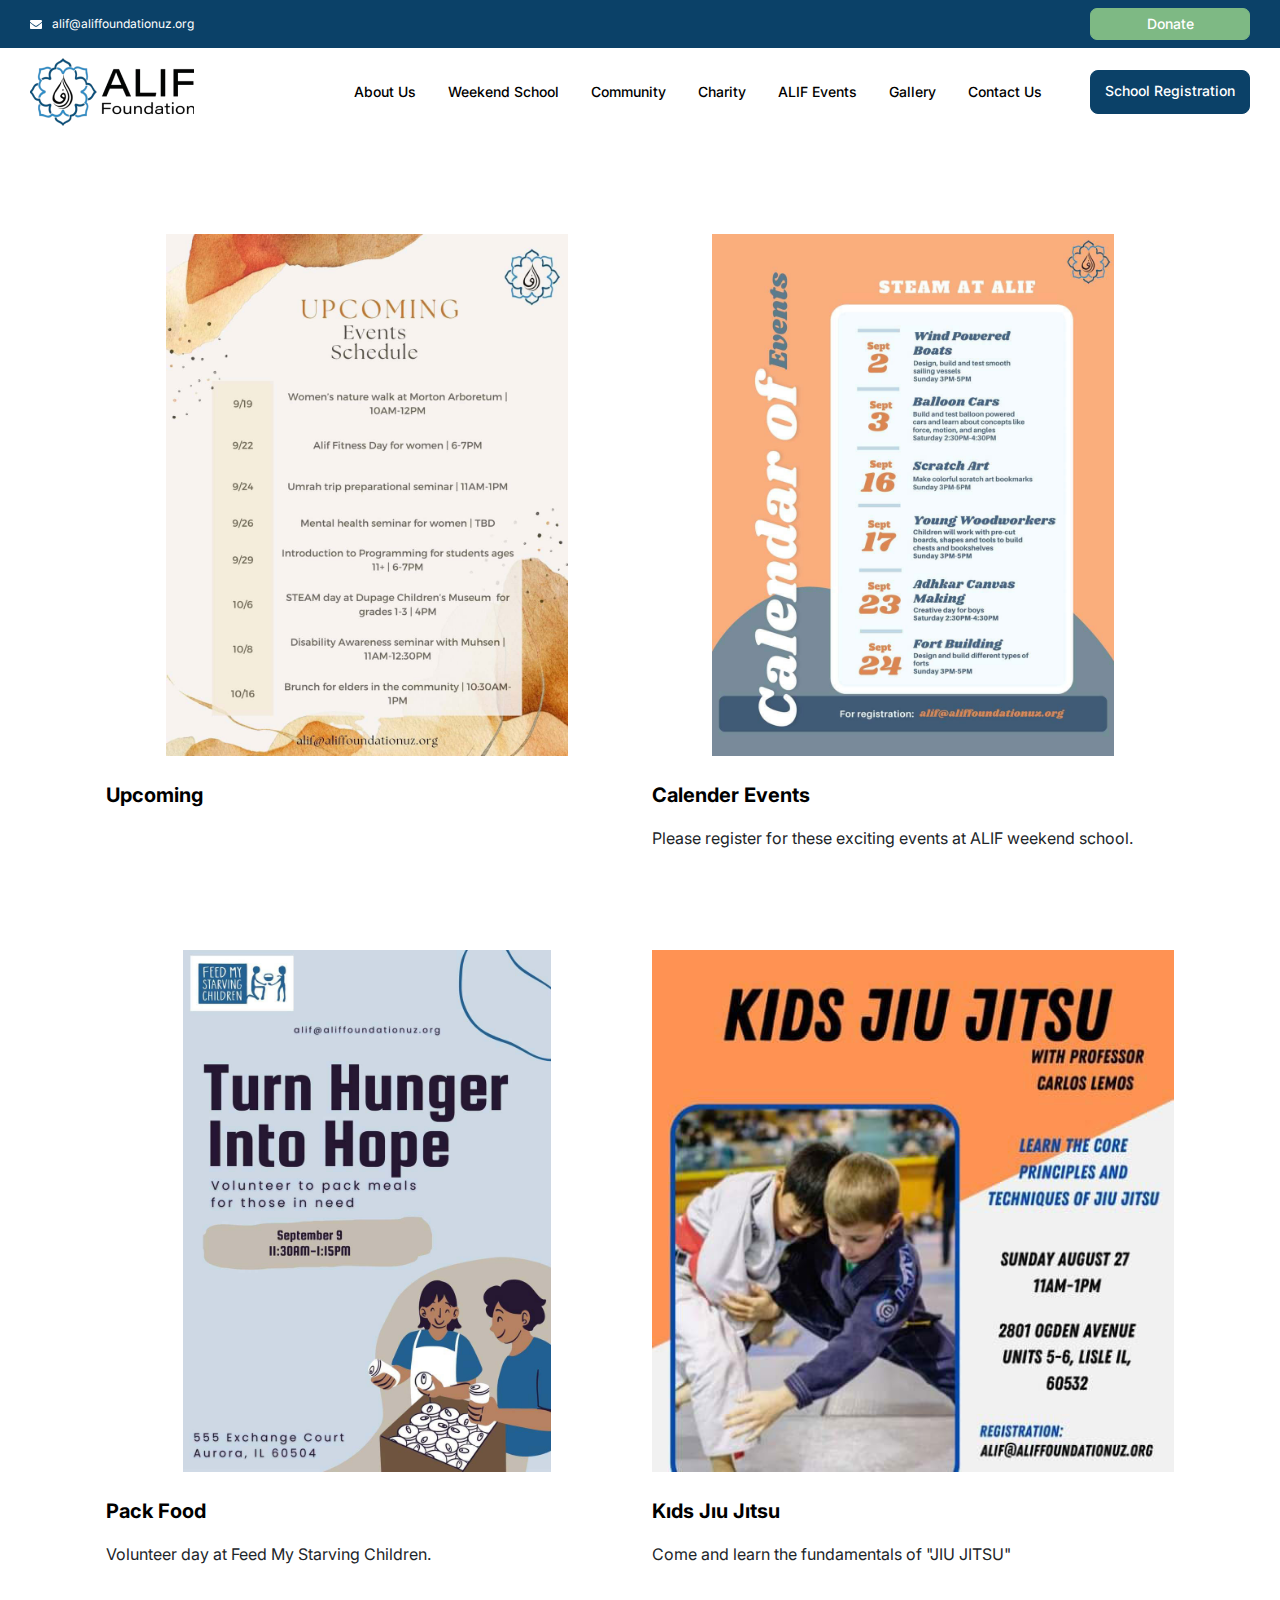
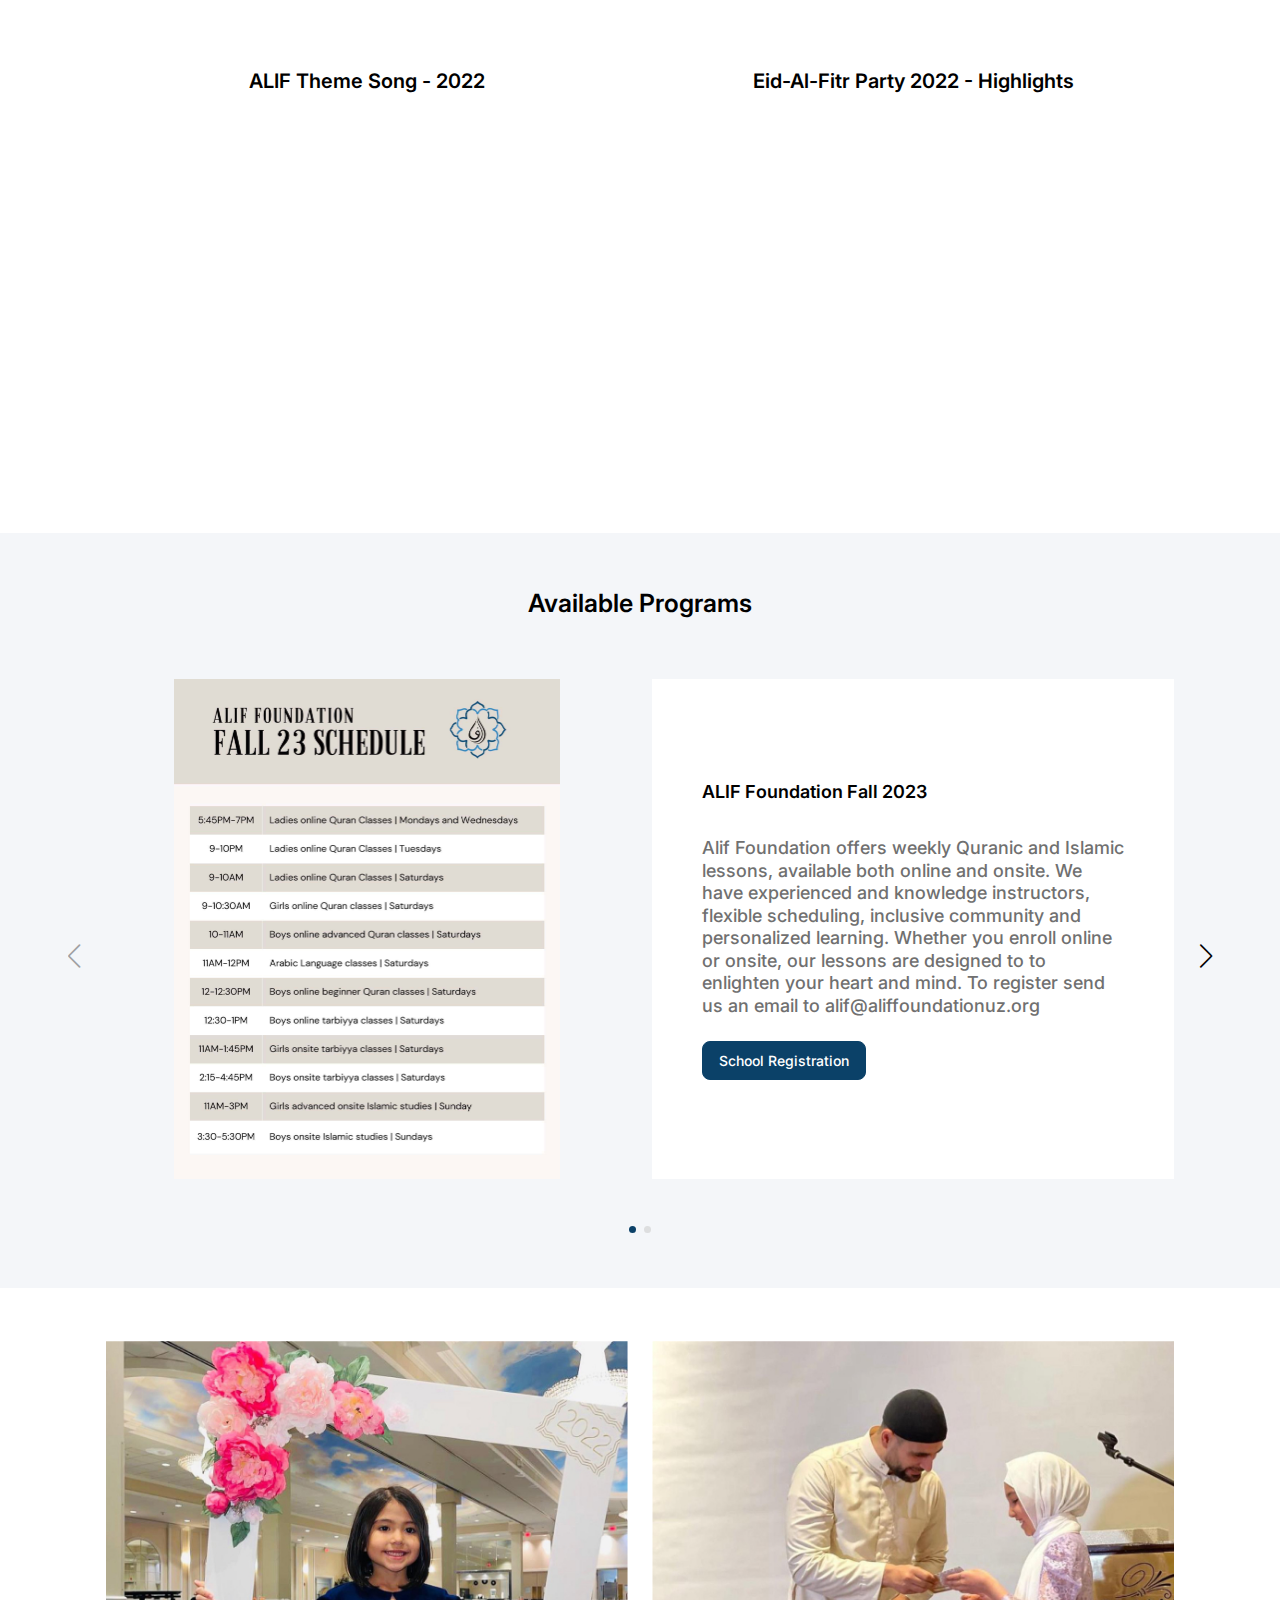
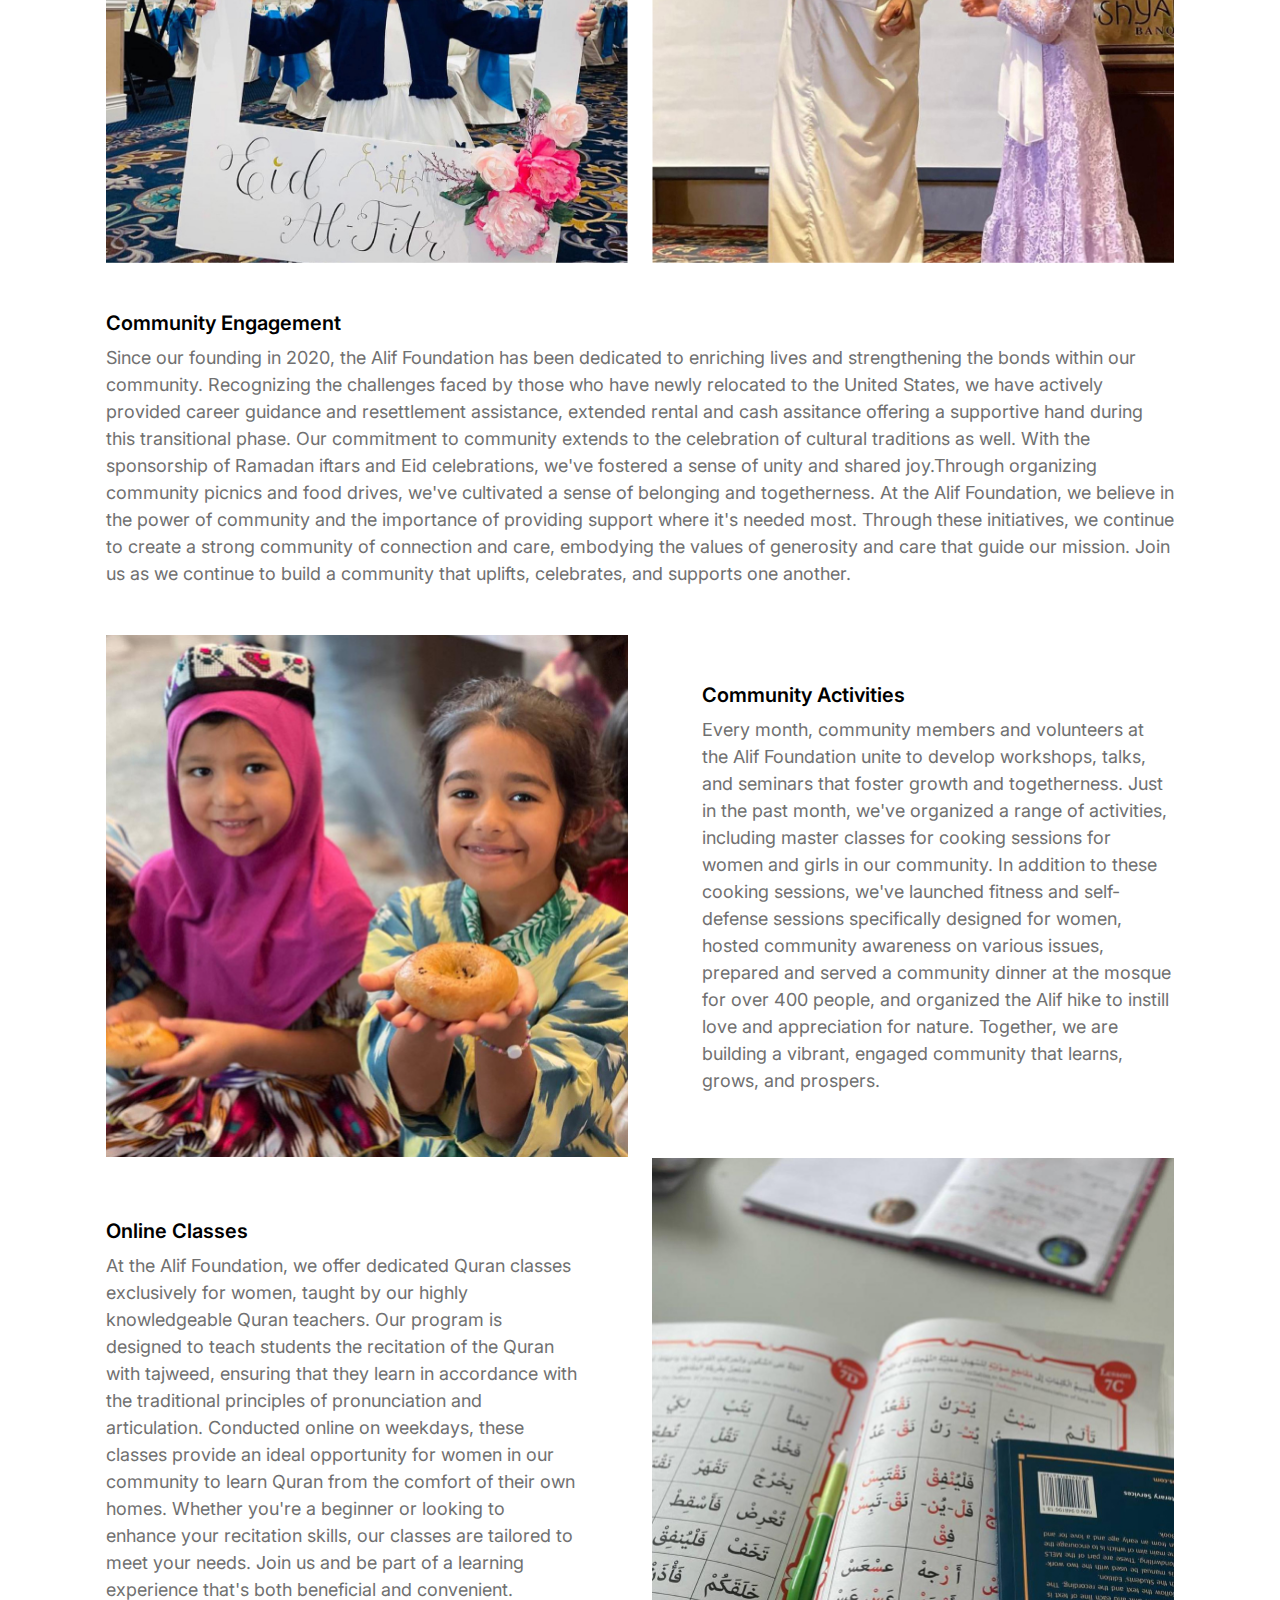
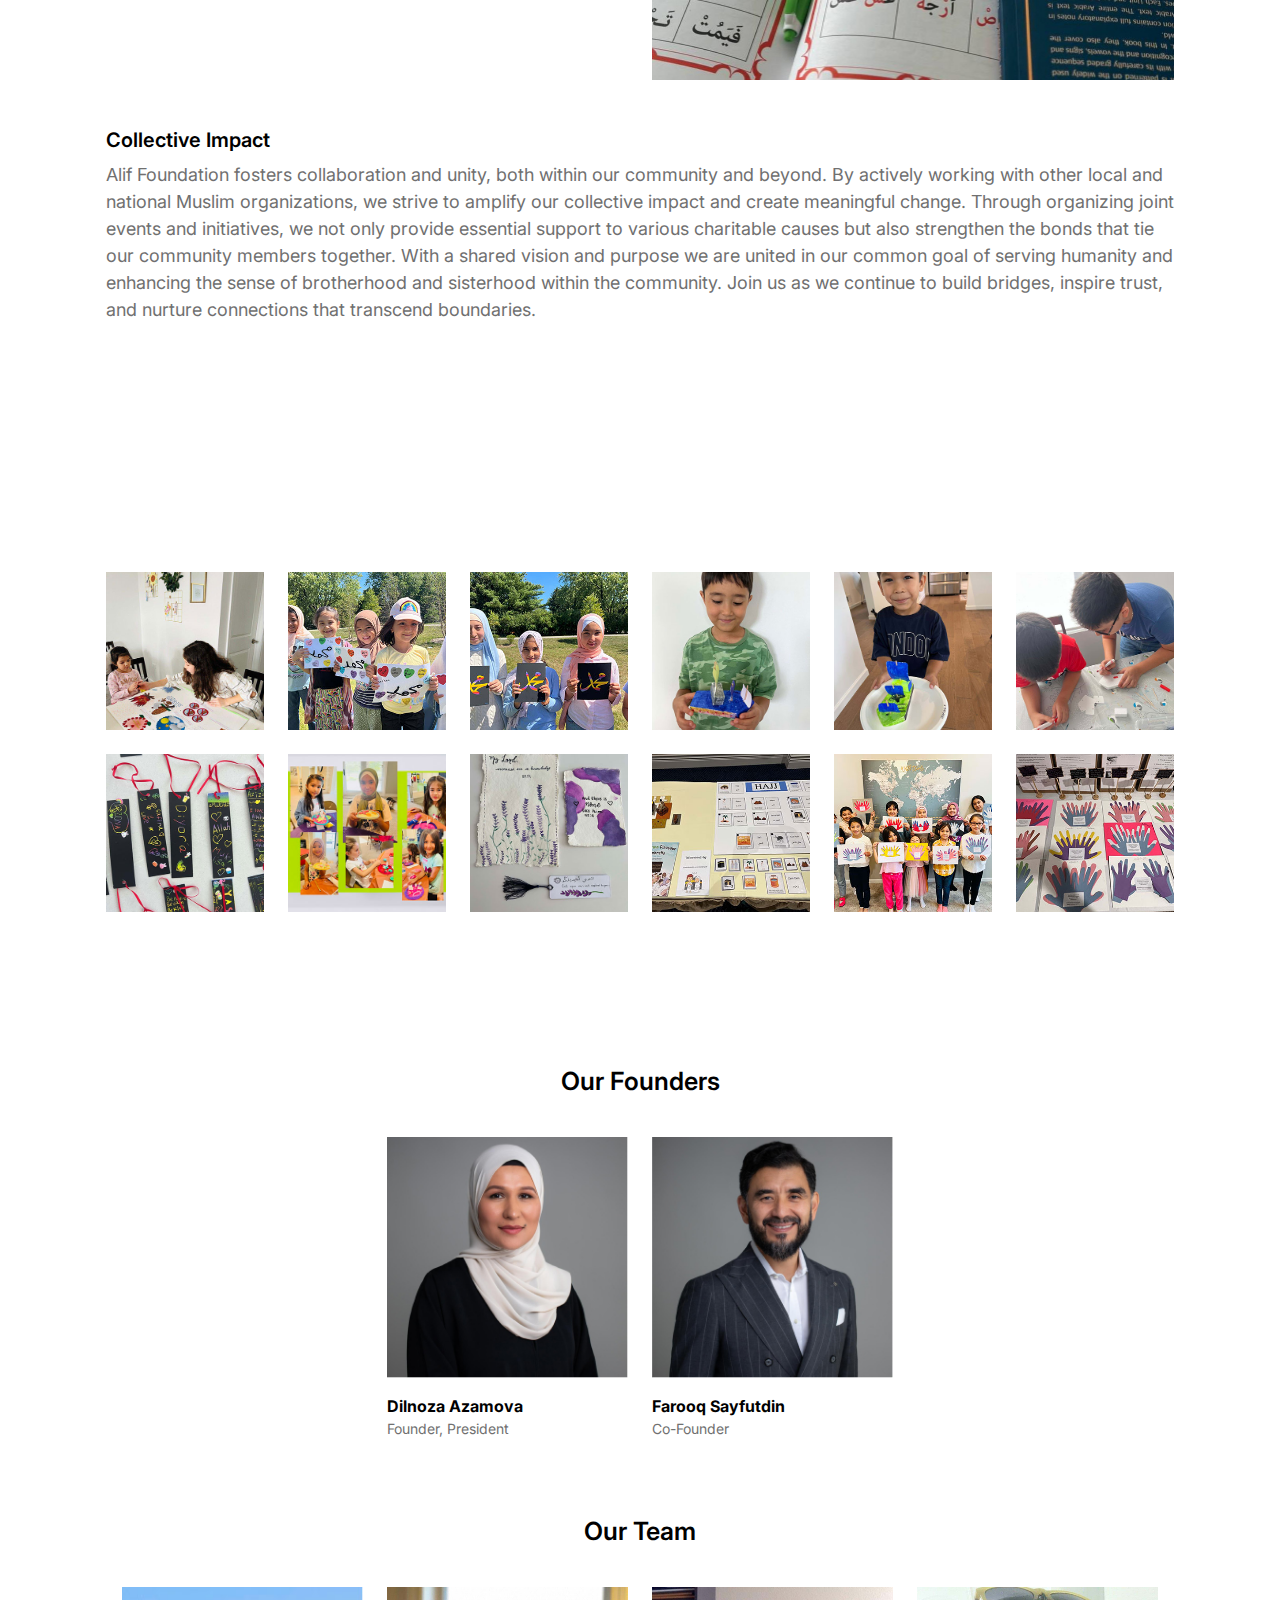
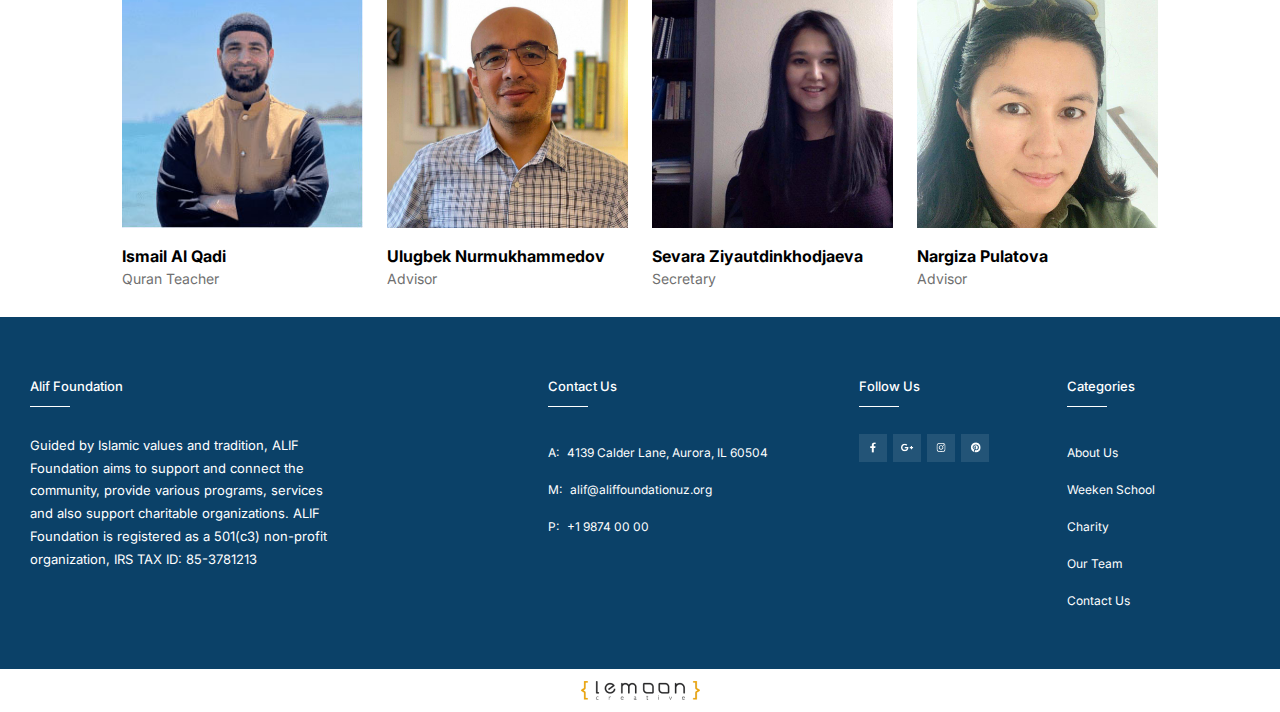
==== index.html @ bce391eb "alif foundation" ====
<!DOCTYPE html>
<html lang="en">
<head>
    <meta charset="UTF-8">
    <meta name="viewport" content="width=device-width, initial-scale=1.0">
    <link rel="icon" type="image/x-icon" href="assets/img/favicon.ico">
    <title>ALIF FOUNDATION</title>
    <link rel="stylesheet" href="assets/bootstrap/bootstrap.min.css">
    <link rel="stylesheet" href="https://cdn.jsdelivr.net/npm/swiper@10/swiper-bundle.min.css"/>
    <link rel="stylesheet" href="assets/scss/global.css">
</head>
<body>
    <div class="header">
        <div class="up">
            <div class="container">
                <div class="mail">
                    <a href="mailto:alif@aliffoundationuz.org">
                        <span>
                            <span>
                                <svg width="12" height="9" viewBox="0 0 12 9" fill="none" xmlns="http://www.w3.org/2000/svg">
                                    <path d="M11.7656 2.97656C11.8594 2.90625 12 2.97656 12 3.09375V7.875C12 8.50781 11.4844 9 10.875 9H1.125C0.492188 9 0 8.50781 0 7.875V3.09375C0 2.97656 0.117188 2.90625 0.210938 2.97656C0.75 3.39844 1.42969 3.91406 3.82031 5.64844C4.3125 6 5.15625 6.77344 6 6.77344C6.82031 6.77344 7.6875 6 8.15625 5.64844C10.5469 3.91406 11.2266 3.39844 11.7656 2.97656ZM6 6C5.4375 6.02344 4.66406 5.32031 4.26562 5.03906C1.14844 2.78906 0.914062 2.57812 0.210938 2.01562C0.0703125 1.92188 0 1.75781 0 1.57031V1.125C0 0.515625 0.492188 0 1.125 0H10.875C11.4844 0 12 0.515625 12 1.125V1.57031C12 1.75781 11.9062 1.92188 11.7656 2.01562C11.0625 2.57812 10.8281 2.78906 7.71094 5.03906C7.3125 5.32031 6.53906 6.02344 6 6Z" fill="currentColor"/>
                                </svg>
                            </span>
                            <span>
                                alif@aliffoundationuz.org
                            </span>
                        </span>
                    </a>
                </div>
                <div class="donate">
                    <a href="donate.html" class="btn">
                        <span>Donate</span>
                    </a>
                </div>
            </div>
        </div><!-- up -->
        <div class="low">
            <div class="container">
                <div class="logo">
                    <a href="index.html">
                        <img src="assets/img/logo.png" alt="">
                    </a>
                </div><!-- logo -->
                <nav class="menu">
                    <ul>
                        <li>
                            <a href="about.html">About Us</a>
                        </li>
                        <li>
                            <a href="weekend-school.html">Weekend School</a>
                            <div class="sub-menu">
                                <ul>
                                    <li>
                                        <a href="registration-form.html">Registration Form</a>
                                    </li>
                                </ul>
                            </div>
                        </li>
                        <li>
                            <a href="community.html">Community</a>
                        </li>
                        <li>
                            <a href="charity.html">Charity</a>
                        </li>
                        <li>
                            <a href="events.html">ALIF Events</a>
                        </li>
                        <li>
                            <a href="gallery.html">Gallery</a>
                        </li>
                        <li>
                            <a href="javascript:;">Contact Us</a>
                        </li>
                        <li class="special-btn">
                            <a href="registration-form.html">
                                <span>School Registration</span>
                            </a>
                        </li>
                    </ul>
                </nav><!-- menu -->
            </div>
        </div><!-- low -->
    </div><!-- header -->
    <div class="events-article">
        <div class="container-2">
            <div class="row pt-5">
                <div class="col col-12 col-sm-6">
                    <div class="item">
                        <a href="javascript:;" class="img">
                            <img src="assets/events/e1.jpg" alt="">
                        </a>
                        <h3>Upcoming</h3>
                    </div>
                </div>
                <div class="col col-12 col-sm-6">
                    <div class="item">
                        <a href="javascript:;" class="img">
                            <img src="assets/events/e2.jpg" alt="">
                        </a>
                        <h3>Calender Events</h3>
                        <p>Please register for these exciting events at ALIF weekend school.</p>
                    </div>
                </div>
                <div class="col col-12 col-sm-6">
                    <div class="item">
                        <a href="javascript:;" class="img">
                            <img src="assets/events/e3.jpg" alt="">
                        </a>
                        <h3>Pack Food</h3>
                        <p>Volunteer day at Feed My Starving Children.</p>
                    </div>
                </div>
                <div class="col col-12 col-sm-6">
                    <div class="item">
                        <a href="javascript:;" class="img">
                            <img src="assets/events/e4.jpg" alt="">
                        </a>
                        <h3>Kıds Jıu Jıtsu</h3>
                        <p>Come and learn the fundamentals of "JIU JITSU"</p>
                    </div>
                </div>
            </div>
            <div class="row">
                <div class="col col-12 col-md-6 mb-0">
                    <div class="item">
                        <h2>ALIF Theme Song - 2022</h2>
                        <div class="iframe">
                            <iframe src="https://www.youtube.com/embed/m1mpu_7CSrA?si=v2QKriG0WEAzH74R" title="YouTube video player" frameborder="0" allow="accelerometer; autoplay; clipboard-write; encrypted-media; gyroscope; picture-in-picture; web-share" allowfullscreen=""></iframe>
                        </div>
                    </div>
                </div>
                <div class="col col-12 col-md-6 mb-0">
                    <div class="item">
                        <h2>Eid-Al-Fitr Party 2022 - Highlights</h2>
                        <div class="iframe">
                            <iframe src="https://www.youtube.com/embed/G8O5KMTbcbc?si=Opjd_3vNEqRtTb8J" title="YouTube video player" frameborder="0" allow="accelerometer; autoplay; clipboard-write; encrypted-media; gyroscope; picture-in-picture; web-share" allowfullscreen=""></iframe>
                        </div>
                    </div>
                </div>
            </div>
        </div>
    </div><!-- events-article -->
    <div class="page-slider weekend-school-slider">
        <h2>Available Programs</h2>
        <div class="container-2">
            <div class="swiper weekend-school-swiper">
                <div class="swiper-wrapper">
                    <div class="swiper-slide">
                        <div class="row">
                            <div class="col col-12 col-md-6">
                                <div class="img">
                                    <img src="assets/img/weekend-school1.jpg" alt="">
                                </div>
                            </div>
                            <div class="col col-12 col-md-6">
                                <div class="text">
                                    <div>
                                        <h3>ALIF Foundation Fall 2023</h3>
                                        <p>Alif Foundation offers weekly Quranic and Islamic lessons, available both online and onsite. We have experienced and knowledge instructors, flexible scheduling, inclusive community and personalized learning.  Whether you enroll online or onsite, our lessons are designed to to enlighten your heart and mind. To register send us an email to alif@aliffoundationuz.org</p>
                                        <a href="javascript:;">School Registration</a>
                                    </div>
                                </div>
                            </div>
                        </div>
                    </div>
                    <div class="swiper-slide">
                        <div class="row flex-row-reverse">
                            <div class="col col-12 col-md-6">
                                <div class="img cover">
                                    <img src="assets/img/weekend-school2.jpg" alt="">
                                </div>
                            </div>
                            <div class="col col-12 col-md-6">
                                <div class="text">
                                    <div>
                                        <h3>Online Classes</h3>
                                        <p>At the ALIF Foundation, we offer dedicated Quran classes exclusively for women, taught by our highly knowledgeable Quran teachers. Our program is designed to teach students the recitation of the Quran with tajweed, ensuring that they learn in accordance with the traditional principles of pronunciation and articulation. Conducted online on weekdays, these classes provide an ideal opportunity for women in our community to learn Quran from the comfort of their own homes. Whether you're a beginner or looking to enhance your recitation skills, our classes are tailored to meet your needs. Join us and be part of a learning experience that's both beneficial and convenient.</p>
                                    </div>
                                </div>
                            </div>
                        </div>
                    </div>
                </div>
            </div><!-- swiper -->
            <div class="swiper-button-next"></div>
            <div class="swiper-button-prev"></div>
            <div class="swiper-pagination"></div>
        </div>
    </div><!-- page-slider -->
    <div class="container-2">
        <div class="community-article">
            <div class="row mb-5">
                <div class="col col-12 col-md-6">
                    <div class="img">
                        <img src="assets/img/community1.jpg" alt="">
                    </div>
                </div>
                <div class="col col-12 col-md-6">
                    <div class="img">
                        <img src="assets/img/community2.jpg" alt="">
                    </div>
                </div>
            </div>
            <h2>Community Engagement</h2>
            <p>Since our founding in 2020, the Alif Foundation has been dedicated to enriching lives and strengthening the bonds within our community. Recognizing the challenges faced by those who have newly relocated to the United States, we have actively provided career guidance and resettlement assistance, extended rental and cash assitance offering a supportive hand during this transitional phase. Our commitment to community extends to the celebration of cultural traditions as well. With the sponsorship of Ramadan iftars and Eid celebrations, we've fostered a sense of unity and shared joy.Through organizing community picnics and food drives, we've cultivated a sense of belonging and togetherness. At the Alif Foundation, we believe in the power of community and the importance of providing support where it's needed most. Through these initiatives, we continue to create  a strong community of connection and care, embodying the values of generosity and care that guide our mission. Join us as we continue to build a community that uplifts, celebrates, and supports one another.</p>
            <div class="row mt-5">
                <div class="col col-12 col-md-6">
                    <div class="img">
                        <img src="assets/img/community3.jpg" alt="">
                    </div>
                </div>
                <div class="col col-12 col-md-6">
                    <div class="d-flex align-items-center py-5 h-100">
                        <div>
                            <h2>Community Activities</h2>
                            <p>Every month, community members and volunteers at the Alif Foundation unite to develop workshops, talks, and seminars that foster growth and togetherness. Just in the past month, we've organized a range of activities, including master classes for cooking sessions for women and girls in our community. In addition to these cooking sessions, we've launched fitness and self-defense sessions specifically designed for women, hosted community awareness on various issues, prepared and served a community dinner at the mosque for over 400 people, and organized the Alif hike to instill love and appreciation for nature. Together, we are building a vibrant, engaged community that learns, grows, and prospers.</p>
                        </div>
                    </div>
                </div>
            </div>
            <div class="row flex-row-reverse mb-5">
                <div class="col col-12 col-md-6">
                    <div class="img">
                        <img src="assets/img/community4.jpg" alt="">
                    </div>
                </div>
                <div class="col col-12 col-md-6">
                    <div class="d-flex align-items-center py-5 h-100">
                        <div>
                            <h2>Online Classes</h2>
                            <p>At the Alif Foundation, we offer dedicated Quran classes exclusively for women, taught by our highly knowledgeable Quran teachers. Our program is designed to teach students the recitation of the Quran with tajweed, ensuring that they learn in accordance with the traditional principles of pronunciation and articulation. Conducted online on weekdays, these classes provide an ideal opportunity for women in our community to learn Quran from the comfort of their own homes. Whether you're a beginner or looking to enhance your recitation skills, our classes are tailored to meet your needs. Join us and be part of a learning experience that's both beneficial and convenient.</p>
                        </div>
                    </div>
                </div>
            </div>
            <h2>Collective Impact</h2>
            <p>Alif Foundation fosters collaboration and unity, both within our community and beyond. By actively working with other local and national Muslim organizations, we strive to amplify our collective impact and create meaningful change. Through organizing joint events and initiatives, we not only provide essential support to various charitable causes but also strengthen the bonds that tie our community members together. With a shared vision and purpose we are united in our common goal of serving humanity and enhancing the sense of brotherhood and sisterhood within the community. Join us as we continue to build bridges, inspire trust, and nurture connections that transcend boundaries.</p>
        </div><!-- community-article -->
        
        <div class="gallery">
            <div class="row">
                <div class="col col-12 col-sm-6 col-md-4 col-lg-3 col-xl-2">
                    <div class="item">
                        <a href="assets/gallery/g1.jpeg" data-fancybox>
                            <img src="assets/gallery/thumb/g1.jpg" />
                        </a>
                    </div>
                </div>
                <div class="col col-12 col-sm-6 col-md-4 col-lg-3 col-xl-2">
                    <div class="item">
                        <a href="assets/gallery/g2.jpg" data-fancybox>
                            <img src="assets/gallery/thumb/g2.jpg" />
                        </a>
                    </div>
                </div>
                <div class="col col-12 col-sm-6 col-md-4 col-lg-3 col-xl-2">
                    <div class="item">
                        <a href="assets/gallery/g3.jpg" data-fancybox>
                            <img src="assets/gallery/thumb/g3.jpg" />
                        </a>
                    </div>
                </div>
                <div class="col col-12 col-sm-6 col-md-4 col-lg-3 col-xl-2">
                    <div class="item">
                        <a href="assets/gallery/g4.jpg" data-fancybox>
                            <img src="assets/gallery/thumb/g4.jpg" />
                        </a>
                    </div>
                </div>
                <div class="col col-12 col-sm-6 col-md-4 col-lg-3 col-xl-2">
                    <div class="item">
                        <a href="assets/gallery/g5.jpg" data-fancybox>
                            <img src="assets/gallery/thumb/g5.jpg" />
                        </a>
                    </div>
                </div>
                <div class="col col-12 col-sm-6 col-md-4 col-lg-3 col-xl-2">
                    <div class="item">
                        <a href="assets/gallery/g6.jpg" data-fancybox>
                            <img src="assets/gallery/thumb/g6.jpg" />
                        </a>
                    </div>
                </div>
                <div class="col col-12 col-sm-6 col-md-4 col-lg-3 col-xl-2">
                    <div class="item">
                        <a href="assets/gallery/g7.jpg" data-fancybox>
                            <img src="assets/gallery/thumb/g7.jpg" />
                        </a>
                    </div>
                </div>
                <div class="col col-12 col-sm-6 col-md-4 col-lg-3 col-xl-2">
                    <div class="item">
                        <a href="assets/gallery/g8.jpeg" data-fancybox>
                            <img src="assets/gallery/thumb/g8.jpg" />
                        </a>
                    </div>
                </div>
                <div class="col col-12 col-sm-6 col-md-4 col-lg-3 col-xl-2">
                    <div class="item">
                        <a href="assets/gallery/g9.jpg" data-fancybox>
                            <img src="assets/gallery/thumb/g9.jpg" />
                        </a>
                    </div>
                </div>
                <div class="col col-12 col-sm-6 col-md-4 col-lg-3 col-xl-2">
                    <div class="item">
                        <a href="assets/gallery/g10.jpg" data-fancybox>
                            <img src="assets/gallery/thumb/g10.jpg" />
                        </a>
                    </div>
                </div>
                <div class="col col-12 col-sm-6 col-md-4 col-lg-3 col-xl-2">
                    <div class="item">
                        <a href="assets/gallery/g11.jpg" data-fancybox>
                            <img src="assets/gallery/thumb/g11.jpg" />
                        </a>
                    </div>
                </div>
                <div class="col col-12 col-sm-6 col-md-4 col-lg-3 col-xl-2">
                    <div class="item">
                        <a href="assets/gallery/g12.jpg" data-fancybox>
                            <img src="assets/gallery/thumb/g12.jpg" />
                        </a>
                    </div>
                </div>
            </div>
        </div><!-- gallery -->
        
        <div class="our-team" >
            <h3>Our Founders</h3>
            <div class="container-2">
                <div class="row justify-content-center mb-5">
                    <div class="col col-12 col-sm-6 col-md-4 col-lg-3">
                        <div class="item">
                            <div class="img">
                                <img src="assets/img/dilnoza-azamova.jpg" alt="">
                            </div>
                            <div class="text">
                                <div class="name">Dilnoza Azamova</div>
                                <div class="title">Founder, President</div>
                            </div>
                        </div><!-- item -->
                    </div>
                    <div class="col col-12 col-sm-6 col-md-4 col-lg-3">
                        <div class="item">
                            <div class="img">
                                <img src="assets/img/farooq-sayfutdin.jpg" alt="">
                            </div>
                            <div class="text">
                                <div class="name">Farooq Sayfutdin</div>
                                <div class="title">Co-Founder</div>
                            </div>
                        </div><!-- item -->
                    </div>
                </div>
                <h3>Our Team</h3>
                <div class="row">
                    <div class="col col-12 col-sm-6 col-md-4 col-lg-3">
                        <div class="item">
                            <div class="img">
                                <img src="assets/img/ismail-al-qadi.jpg" alt="">
                            </div>
                            <div class="text">
                                <div class="name">Ismail Al Qadi</div>
                                <div class="title">Quran Teacher</div>
                            </div>
                        </div><!-- item -->
                    </div>
                    <div class="col col-12 col-sm-6 col-md-4 col-lg-3">
                        <div class="item">
                            <div class="img">
                                <img src="assets/img/ulugbek-nurmukhammedov.jpg" alt="">
                            </div>
                            <div class="text">
                                <div class="name">Ulugbek Nurmukhammedov</div>
                                <div class="title">Advisor</div>
                            </div>
                        </div><!-- item -->
                    </div>
                    <div class="col col-12 col-sm-6 col-md-4 col-lg-3">
                        <div class="item">
                            <div class="img">
                                <img src="assets/img/Sevara-ziyautdinkhodjaeva.jpg" alt="">
                            </div>
                            <div class="text">
                                <div class="name">Sevara Ziyautdinkhodjaeva</div>
                                <div class="title">Secretary</div>
                            </div>
                        </div><!-- item -->
                    </div>
                    <div class="col col-12 col-sm-6 col-md-4 col-lg-3">
                        <div class="item">
                            <div class="img">
                                <img src="assets/img/nargiza-pulatova.jpg" alt="">
                            </div>
                            <div class="text">
                                <div class="name">Nargiza Pulatova</div>
                                <div class="title">Advisor</div>
                            </div>
                        </div><!-- item -->
                    </div>
                </div>
            </div>
        </div><!-- our-team -->
    </div>
    <div class="footer">
        <div class="up">
            <div class="container">
                <div class="row">
                    <div class="col col-12 col-md-5">
                        <h6>Alif Foundation</h6>
                        <p>Guided by Islamic values and tradition, ALIF Foundation aims to support and connect the community, provide various programs, services and also support charitable organizations. ALIF Foundation is registered as a 501(c3) non-profit organization, IRS TAX ID: 85-3781213</p>
                    </div>
                    <div class="col col-12 col-md-3">
                        <h6>Contact Us</h6>
                        <ul class="footer-info">
                            <li>
                                <a href="javascript:;">
                                    <span>A:</span>
                                    <span>4139 Calder Lane, Aurora, IL 60504</span>
                                </a>
                            </li>
                            <li>
                                <a href="javascript:;">
                                    <span>M:</span>
                                    <span>alif@aliffoundationuz.org</span>
                                </a>
                            </li>
                            <li>
                                <a href="javascript:;">
                                    <span>P:</span>
                                    <span>+1 9874 00 00</span>
                                </a>
                            </li>
                        </ul>
                    </div>
                    <div class="col col-12 col-md-2">
                        <h6>Follow Us</h6>
                        <ul class="footer-social">
                            <li>
                                <a href="javascript:;">
                                    <span>
                                        <svg width="6" height="9" viewBox="0 0 6 9" fill="none" xmlns="http://www.w3.org/2000/svg">
                                            <path d="M4.97119 5.01587H3.68945V8.84399H1.98047V5.01587H0.579102V3.4436H1.98047V2.23022C1.98047 0.863037 2.80078 0.0939941 4.04834 0.0939941C4.64648 0.0939941 5.27881 0.213623 5.27881 0.213623V1.56372H4.57812C3.89453 1.56372 3.68945 1.97388 3.68945 2.41821V3.4436H5.21045L4.97119 5.01587Z" fill="currentColor"/>
                                        </svg><!-- facebook -->
                                    </span>
                                </a><!-- facebook -->
                            </li>
                            <li>
                                <a href="javascript:;">
                                    <span>
                                        <svg width="12" height="7" viewBox="0 0 12 7" fill="none" xmlns="http://www.w3.org/2000/svg">
                                            <path d="M7.17487 3.00757C7.19196 3.17847 7.22614 3.33228 7.22614 3.55444C7.22614 5.43433 5.96149 6.75024 4.06451 6.75024C2.25299 6.75024 0.783264 5.29761 0.783264 3.46899C0.783264 1.65747 2.25299 0.187744 4.06451 0.187744C4.95319 0.187744 5.68805 0.512451 6.2691 1.05933L5.38043 1.91382C5.14117 1.67456 4.71393 1.40112 4.06451 1.40112C2.95367 1.40112 2.03082 2.32397 2.03082 3.46899C2.03082 4.6311 2.95367 5.55396 4.06451 5.55396C5.36334 5.55396 5.85895 4.61401 5.92731 4.1355H4.06451V3.00757H7.17487ZM10.3365 3.11011H11.2935V4.06714H10.3365V5.02417H9.37946V4.06714H8.42242V3.11011H9.37946V2.17017H10.3365V3.11011Z" fill="currentColor"/>
                                        </svg><!-- gplus -->
                                    </span>
                                </a><!-- gplus -->
                            </li>
                            <li>
                                <a href="javascript:;">
                                    <span>
                                        <svg width="8" height="9" viewBox="0 0 8 9" fill="none" xmlns="http://www.w3.org/2000/svg">
                                            <path d="M4.06271 2.50366C5.13937 2.50366 6.02805 3.39233 6.02805 4.46899C6.02805 5.56274 5.13937 6.43433 4.06271 6.43433C2.96896 6.43433 2.09738 5.56274 2.09738 4.46899C2.09738 3.39233 2.96896 2.50366 4.06271 2.50366ZM4.06271 5.75073C4.7634 5.75073 5.32736 5.18677 5.32736 4.46899C5.32736 3.76831 4.7634 3.20435 4.06271 3.20435C3.34494 3.20435 2.78098 3.76831 2.78098 4.46899C2.78098 5.18677 3.36203 5.75073 4.06271 5.75073ZM6.55783 2.4353C6.55783 2.69165 6.35275 2.89673 6.09641 2.89673C5.84006 2.89673 5.63498 2.69165 5.63498 2.4353C5.63498 2.17896 5.84006 1.97388 6.09641 1.97388C6.35275 1.97388 6.55783 2.17896 6.55783 2.4353ZM7.85666 2.89673C7.89084 3.52905 7.89084 5.42603 7.85666 6.05835C7.82248 6.67358 7.68576 7.20337 7.24142 7.66479C6.79709 8.10913 6.25021 8.24585 5.63498 8.28003C5.00266 8.31421 3.10568 8.31421 2.47336 8.28003C1.85812 8.24585 1.32834 8.10913 0.866913 7.66479C0.422577 7.20337 0.285858 6.67358 0.251678 6.05835C0.217499 5.42603 0.217499 3.52905 0.251678 2.89673C0.285858 2.28149 0.422577 1.73462 0.866913 1.29028C1.32834 0.845947 1.85812 0.709229 2.47336 0.675049C3.10568 0.640869 5.00266 0.640869 5.63498 0.675049C6.25021 0.709229 6.79709 0.845947 7.24142 1.29028C7.68576 1.73462 7.82248 2.28149 7.85666 2.89673ZM7.03635 6.72485C7.24142 6.22925 7.19016 5.03296 7.19016 4.46899C7.19016 3.92212 7.24142 2.72583 7.03635 2.21313C6.89963 1.88843 6.64328 1.61499 6.31857 1.49536C5.80588 1.29028 4.60959 1.34155 4.06271 1.34155C3.49875 1.34155 2.30246 1.29028 1.80685 1.49536C1.46506 1.63208 1.20871 1.88843 1.07199 2.21313C0.866913 2.72583 0.918182 3.92212 0.918182 4.46899C0.918182 5.03296 0.866913 6.22925 1.07199 6.72485C1.20871 7.06665 1.46506 7.323 1.80685 7.45972C2.30246 7.66479 3.49875 7.61353 4.06271 7.61353C4.60959 7.61353 5.80588 7.66479 6.31857 7.45972C6.64328 7.323 6.91672 7.06665 7.03635 6.72485Z" fill="currentColor"/>
                                        </svg><!-- instagram -->
                                    </span>
                                </a><!-- instagram -->
                            </li>
                            <li>
                                <a href="javascript:;">
                                    <span>
                                        <svg width="9" height="9" viewBox="0 0 9 9" fill="none" xmlns="http://www.w3.org/2000/svg">
                                            <path d="M9 4.46875C9 6.81006 7.10303 8.70703 4.76172 8.70703C4.31738 8.70703 3.89014 8.65576 3.49707 8.51904C3.66797 8.24561 3.92432 7.78418 4.02686 7.4082C4.07812 7.22021 4.2832 6.3999 4.2832 6.3999C4.41992 6.67334 4.83008 6.89551 5.25732 6.89551C6.53906 6.89551 7.46191 5.71631 7.46191 4.26367C7.46191 2.8623 6.31689 1.80273 4.84717 1.80273C3.01855 1.80273 2.04443 3.0332 2.04443 4.36621C2.04443 4.99854 2.36914 5.76758 2.89893 6.02393C2.98438 6.05811 3.03564 6.04102 3.05273 5.95557C3.05273 5.9043 3.13818 5.61377 3.17236 5.47705C3.17236 5.44287 3.17236 5.3916 3.13818 5.35742C2.96729 5.15234 2.83057 4.75928 2.83057 4.3833C2.83057 3.46045 3.53125 2.55469 4.74463 2.55469C5.77002 2.55469 6.50488 3.25537 6.50488 4.28076C6.50488 5.42578 5.92383 6.21191 5.17188 6.21191C4.76172 6.21191 4.4541 5.87012 4.53955 5.45996C4.65918 4.94727 4.89844 4.40039 4.89844 4.0415C4.89844 3.7168 4.72754 3.44336 4.36865 3.44336C3.94141 3.44336 3.59961 3.8877 3.59961 4.46875C3.59961 4.84473 3.71924 5.10107 3.71924 5.10107C3.71924 5.10107 3.30908 6.87842 3.22363 7.20312C3.13818 7.5791 3.17236 8.0918 3.20654 8.4165C1.63428 7.80127 0.523438 6.28027 0.523438 4.46875C0.523438 2.12744 2.42041 0.230469 4.76172 0.230469C7.10303 0.230469 9 2.12744 9 4.46875Z" fill="currentColor"/>
                                        </svg><!-- pinterest -->
                                    </span>
                                </a><!-- pinterest -->
                            </li>
                        </ul>
                    </div>
                    <div class="col col-12 col-md-2">
                        <h6>Categories</h6>
                        <ul class="footer-categories">
                            <li>
                                <a href="javascript:;">About Us</a>
                            </li>
                            <li>
                                <a href="javascript:;">Weeken School</a>
                            </li>
                            <li>
                                <a href="javascript:;">Charity</a>
                            </li>
                            <li>
                                <a href="javascript:;">Our Team</a>
                            </li>
                            <li>
                                <a href="javascript:;">Contact Us</a>
                            </li>
                        </ul>
                    </div>
                </div>
            </div>
        </div><!-- up -->
        <div class="low">
            <div class="container">
                <div class="signature">
                    <a href="javascript:;">
                        <img src="assets/img/lemon-creative.png" alt="">
                    </a>
                </div>
            </div>
        </div><!-- low -->
    </div><!-- footer -->
    <script src="assets/bootstrap/bootstrap.bundle.min.js"></script>
    <script src="https://cdn.jsdelivr.net/npm/swiper@10/swiper-bundle.min.js"></script>
    <script>
        var swiper = new Swiper(".weekend-school-swiper", {
            navigation: {
                nextEl: ".weekend-school-slider .swiper-button-next",
                prevEl: ".weekend-school-slider .swiper-button-prev",
            },
            pagination: {
                el: ".weekend-school-slider .swiper-pagination",
            },
        });
        const nav = document.querySelector('.header .low');
        const navTop = nav.offsetTop;

        function stickyNavigation() {
        if (window.scrollY >= navTop) {
            // nav offsetHeight = height of nav
            document.body.style.paddingTop = nav.offsetHeight + 'px';
            document.body.classList.add('fixed-nav');
        } else {
            document.body.style.paddingTop = 0;
            document.body.classList.remove('fixed-nav');
        }
        }

        window.addEventListener('scroll', stickyNavigation);
    </script>
</body>
</html>
---- assets/scss/global.css ----
@import"https://fonts.googleapis.com/css2?family=Inter:wght@400;500;600;700&display=swap";@import"https://fonts.googleapis.com/css2?family=Material+Symbols+Outlined:opsz,wght,FILL,GRAD@20..48,100..700,0..1,-50..200";*{-webkit-box-sizing:border-box;box-sizing:border-box;-webkit-tap-highlight-color:rgba(0,0,0,0)}*,html,body,div,input,textarea,select,span,a,button,table,tr,td,th,ul,ol,li,button{outline:none;outline-color:rgba(0,0,0,0);outline-width:0;outline-style:none;outline-offset:initial;font-family:var(--fo);margin:0;padding:0}a,a:focus,a:hover,a:active,a:visited{text-decoration:none}ul,ol,li{list-style:none;list-style-type:none}.material-symbols-outlined{font-variation-settings:"FILL" 0,"wght" 400,"GRAD" 0,"opsz" 48}:root{--open-sans: "Inter", sans-serif}body{font-family:var(--open-sans);overflow-x:hidden}html{scroll-behavior:smooth}:root{--color-white: #FFFFFF;--color-black: #000000;--color-primary: #0B4168;--color-gray: #707070;--bg-white: #FFFFFF;--bg-black: #000000;--bg-primary: #0B4168;--bg-input: #F4F6F9;--bg-input-shadow: #F4F6F980;--bg-sub-menu: #F4F4F4;--bg-weekend-swiper: var(--bg-input);--bg-donate-btn: #7EB984}body.fixed-nav .header .low{position:fixed;width:100%;top:0;-webkit-box-shadow:0 0 8px rgba(0,0,0,.1);box-shadow:0 0 8px rgba(0,0,0,.1)}.container{max-width:1920px}@media(min-width: 1200px){.container{padding-left:30px;padding-right:30px}}@media(min-width: 1500px){.container{padding-left:40px;padding-right:40px}}.container-2{max-width:1100px;margin-left:auto;margin-right:auto;padding-left:1rem;padding-right:1rem}.header{position:relative;z-index:53}.header .up{background:var(--bg-primary);padding:.5rem 0}.header .up .container{display:-webkit-box;display:-ms-flexbox;display:flex;-webkit-box-align:center;-ms-flex-align:center;align-items:center;-webkit-box-pack:justify;-ms-flex-pack:justify;justify-content:space-between}.header .up .mail a{display:inline-block;color:var(--color-white);padding:5px 5px 5px 0;font-size:12px}.header .up .mail a>span{display:-webkit-box;display:-ms-flexbox;display:flex;-webkit-box-align:center;-ms-flex-align:center;align-items:center}.header .up .mail a>span span{display:block;-webkit-transition:.4s;transition:.4s}.header .up .mail a>span span+span{padding-left:10px;-webkit-transition-delay:.1s;transition-delay:.1s}.header .up .mail a:hover>span span{-webkit-transform:translateX(3px);transform:translateX(3px)}.header .up .mail a:hover>span span+span{-webkit-transform:translateX(5px);transform:translateX(5px)}.header .up .donate{display:-webkit-box;display:-ms-flexbox;display:flex;-webkit-box-pack:end;-ms-flex-pack:end;justify-content:flex-end}.header .up .donate button,.header .up .donate a{width:160px;height:32px;border-radius:7px;background:var(--bg-donate-btn);color:var(--color-white);font-size:14px;line-height:1.75;font-weight:500;display:-webkit-box;display:-ms-flexbox;display:flex;-webkit-box-pack:center;-ms-flex-pack:center;justify-content:center;-webkit-box-align:center;-ms-flex-align:center;align-items:center;-webkit-transition:.4s;transition:.4s;border:1px solid var(--bg-donate-btn)}.header .up .donate button:hover,.header .up .donate a:hover{background:var(--color-primary)}.header .low{background:#fff}.header .low .container{display:-webkit-box;display:-ms-flexbox;display:flex;-webkit-box-align:center;-ms-flex-align:center;align-items:center;-webkit-box-pack:justify;-ms-flex-pack:justify;justify-content:space-between;padding-top:10px;padding-bottom:10px}.header .low .logo a{display:block}.header .low .logo a img{display:block;width:100%;min-width:100px;max-width:164px}.header .low .menu ul{display:-webkit-box;display:-ms-flexbox;display:flex;-ms-flex-wrap:wrap;flex-wrap:wrap;-webkit-box-align:center;-ms-flex-align:center;align-items:center}.header .low .menu ul li{position:relative}.header .low .menu ul li a{display:block;padding:.5rem 1rem;font-size:14px;font-weight:500;line-height:1.75;color:var(--color-black)}.header .low .menu ul li .sub-menu{background:var(--bg-sub-menu);padding:1rem 1.25rem;position:absolute;left:0;top:100%;opacity:0;pointer-events:none;-webkit-transform:translateY(-50px) translateX(0px);transform:translateY(-50px) translateX(0px);-webkit-transition:.4s;transition:.4s}.header .low .menu ul li .sub-menu:before{content:"";position:absolute;left:50%;-webkit-transform:translateX(-50%);transform:translateX(-50%);top:-5px;width:0;height:0;border-left:5px solid rgba(0,0,0,0);border-right:5px solid rgba(0,0,0,0);border-bottom:5px solid var(--bg-sub-menu)}.header .low .menu ul li .sub-menu ul li a{white-space:nowrap;display:block;font-size:12px;font-weight:500;line-height:1.25;color:var(--color-black)}.header .low .menu ul li.special-btn{margin-left:2rem}.header .low .menu ul li.special-btn a{display:block;width:160px;height:44px;background:var(--bg-primary);color:var(--color-white);border-radius:8px;padding:.5rem;text-align:center;border:1px solid var(--bg-primary);-webkit-transition:.4s;transition:.4s}.header .low .menu ul li.special-btn a:hover{background:var(--bg-white);color:var(--bg-primary)}.header .low .menu ul li:hover .sub-menu{opacity:1;-webkit-transform:translateY(0);transform:translateY(0);pointer-events:all}.page-banner{width:100%;height:206px;position:relative;display:grid;place-items:center}.page-banner .img{position:absolute;width:100%;height:100%;left:0;top:0}.page-banner .img img{display:block;width:100%;height:100%;-o-object-fit:cover;object-fit:cover}.page-banner .text{position:relative}.page-banner .text h1{font-size:42px;font-weight:400;line-height:1.25;color:var(--color-primary);text-align:center;margin:0;text-shadow:2px 2px 1px rgba(150,150,150,.5019607843)}.page-banner .text .breadcrumb{-webkit-box-pack:center;-ms-flex-pack:center;justify-content:center}.page-banner .text .breadcrumb li a{display:-webkit-box;display:-ms-flexbox;display:flex;-webkit-box-align:center;-ms-flex-align:center;align-items:center;-webkit-box-pack:center;-ms-flex-pack:center;justify-content:center;padding:1px;font-size:14px;font-weight:400;color:var(--color-primary);text-shadow:2px 2px 1px rgba(150,150,150,.5019607843)}.page-banner .text .breadcrumb li a span{padding:0 3px}.page-banner .text .breadcrumb li:nth-last-child(1) a span+span{display:none}.general-page{padding-top:70px;text-align:center}.general-page h2{font-size:25px;font-weight:600;line-height:1.25;color:var(--color-black);margin-bottom:1rem}.general-page p{font-size:18px;font-weight:500;line-height:1.25;color:var(--color-gray)}.about-section{padding:110px 0 60px}.about-section .article{width:100%;max-width:500px}.about-section .article h2{font-size:16px;font-weight:700;line-height:1.25;color:var(--color-black);margin-bottom:40px;position:relative;padding-bottom:5px}.about-section .article h2:before{content:"";position:absolute;left:0;bottom:0;width:80px;height:2px;background:var(--bg-primary)}.about-section .article p{font-size:18px;font-weight:500;line-height:1.25;color:var(--color-gray);margin-bottom:20px}.about-section .article p strong{font-weight:700}.about-section .img img{display:block;width:100%;height:100%;-o-object-fit:cover;object-fit:cover;-webkit-box-shadow:10px 10px 25px 0px rgba(0,0,0,.2509803922);box-shadow:10px 10px 25px 0px rgba(0,0,0,.2509803922)}.our-team{padding-top:60px}.our-team h3{font-size:25px;font-weight:600;line-height:1.25;color:var(--color-black);text-align:center;margin-bottom:40px}.our-team .item{margin-bottom:1rem}.our-team .item .img{width:100%;padding-bottom:100%;position:relative;overflow:hidden}.our-team .item .img img{display:block;position:absolute;width:100%;height:100%;-o-object-fit:cover;object-fit:cover;-webkit-transition:1s;transition:1s}.our-team .item .text{padding:.875rem 0}.our-team .item .text .name{font-size:16px;font-weight:700;line-height:1.75;color:var(--color-black)}.our-team .item .text .title{font-size:14px;font-weight:400;line-height:1.25;color:var(--color-gray)}.our-team .item:hover .img img{-webkit-transform:scale(1.05);transform:scale(1.05)}.more{padding:.5rem 0 1.5rem;display:-webkit-box;display:-ms-flexbox;display:flex;-webkit-box-pack:center;-ms-flex-pack:center;justify-content:center}.more button{display:-webkit-box;display:-ms-flexbox;display:flex;-webkit-box-orient:vertical;-webkit-box-direction:normal;-ms-flex-direction:column;flex-direction:column;padding:1rem;font-size:13px;font-weight:500;position:relative;color:var(--color-black);padding-top:45px;border:none;background:rgba(0,0,0,0)}.more button span{display:block;-webkit-transition:.4s;transition:.4s}.more button span.cyclone{position:absolute;top:0;left:50%;-webkit-transform:translateX(-50%);transform:translateX(-50%);width:40px;height:40px;border-radius:40px;background:var(--bg-primary);display:-webkit-box;display:-ms-flexbox;display:flex;-webkit-box-pack:center;-ms-flex-pack:center;justify-content:center;-webkit-box-align:center;-ms-flex-align:center;align-items:center;color:var(--color-white);margin-bottom:5px;-webkit-transition-delay:.1s;transition-delay:.1s}.more button:hover span{-webkit-transform:translateY(5px);transform:translateY(5px)}.more button:hover span.cyclone{-webkit-transform:translateY(5px) translateX(-50%);transform:translateY(5px) translateX(-50%)}.registration-form{width:890px;max-width:100%;margin:60px auto 70px;padding:2rem 1rem;-webkit-box-shadow:0px 5px 30px 0px rgba(202,202,202,.2509803922);box-shadow:0px 5px 30px 0px rgba(202,202,202,.2509803922);background:var(--bg-white)}.registration-form h2{font-size:25px;font-weight:600;color:var(--color-black);text-align:center;width:100%;margin:0 auto 1rem;max-width:620px}.registration-form p{font-size:13px;font-weight:400;line-height:1.75;color:var(--color-black);text-align:center;width:100%;margin:0 auto;max-width:620px}.registration-form .form{padding-top:60px}.registration-form .form input,.registration-form .form textarea{display:block;font-size:13px;font-weight:600;background:var(--bg-input);border:none;-webkit-box-shadow:none;box-shadow:none;height:52px;border-radius:0;width:100%;margin:0 auto 27px;max-width:620px}.registration-form .form input::-webkit-input-placeholder, .registration-form .form textarea::-webkit-input-placeholder{color:var(--color-black);opacity:1}.registration-form .form input::-moz-placeholder, .registration-form .form textarea::-moz-placeholder{color:var(--color-black);opacity:1}.registration-form .form input:-ms-input-placeholder, .registration-form .form textarea:-ms-input-placeholder{color:var(--color-black);opacity:1}.registration-form .form input::-ms-input-placeholder, .registration-form .form textarea::-ms-input-placeholder{color:var(--color-black);opacity:1}.registration-form .form input::placeholder,.registration-form .form textarea::placeholder{color:var(--color-black);opacity:1}.registration-form .form input:focus,.registration-form .form textarea:focus{-webkit-box-shadow:0 0 0 .125rem var(--bg-input-shadow);box-shadow:0 0 0 .125rem var(--bg-input-shadow)}.registration-form .form textarea{resize:none;height:190px}.registration-form .form button{display:block;border:none;font-size:13px;font-weight:600;color:var(--color-white);width:100%;margin:0 auto 27px;max-width:620px;height:45px;background:var(--bg-primary);-webkit-transition:.4s;transition:.4s}.registration-form .form button:hover{opacity:.9}.gallery{padding:80px 0 70px}.gallery .item{margin-bottom:24px}.gallery .item a{display:block;width:100%;padding-top:100%;position:relative;overflow:hidden}.gallery .item a img{display:block;position:absolute;left:0;top:0;width:100%;height:100%;-o-object-fit:cover;object-fit:cover;-webkit-transition:.4s;transition:.4s}.gallery .item a:before{content:"";position:absolute;left:0;top:0;right:0;bottom:0;background:url(../img/zoom-in.svg) center center no-repeat rgba(255,255,255,.5019607843);background-size:15%;color:var(--color-primary);opacity:0;z-index:5;-webkit-transition:.4s;transition:.4s}.gallery .item a:hover img{-webkit-transform:scale(1.1);transform:scale(1.1);-webkit-transition:10s;transition:10s}.gallery .item a:hover:before{opacity:.9;background-size:20%}.community-article{padding:53px 0 153px}.community-article .img{position:relative;width:100%;padding-top:100%}.community-article .img img{position:absolute;width:100%;height:100%;-o-object-fit:cover;object-fit:cover;left:0;top:0}.community-article h2{font-size:20px;font-weight:600;line-height:1.25;color:var(--color-black)}.community-article p{font-size:18px;font-weight:400;line-height:1.5;color:var(--color-gray)}.community-article .row .d-flex{padding-left:50px}.community-article .row.flex-row-reverse .d-flex{padding-left:0;padding-right:50px}.events-article{padding:50px 0}.events-article .row .col{margin-bottom:50px}.events-article .item{position:relative;height:100%;padding-bottom:34px}.events-article .item h2{font-size:20px;font-weight:600;line-height:1.5;color:var(--color-black);text-align:center;margin-bottom:1rem}.events-article .item h3{font-size:20px;font-weight:700;line-height:1.5;color:var(--color-black);margin-bottom:1rem}.events-article .item .iframe{display:block;width:100%;padding-top:60%;position:relative;margin-bottom:24px}.events-article .item .iframe iframe{display:block;position:absolute;width:100%;height:100%;left:0;top:0}.events-article .item .img{display:block;width:100%;padding-top:100%;position:relative;margin-bottom:24px}.events-article .item .img img{display:block;position:absolute;width:100%;height:100%;-o-object-fit:contain;object-fit:contain;left:0;top:0}.events-article .item .detail{display:inline-block;position:absolute;left:0;bottom:0;padding:5px 10px 5px 0;font-size:16px;font-weight:700;color:var(--color-primary);-webkit-transition:.4s;transition:.4s;-webkit-transform:translateX(0);transform:translateX(0)}.events-article .item:hover .detail{-webkit-transform:translateX(10px);transform:translateX(10px)}.weekend-school-article{padding:50px 0}.weekend-school-article .item{position:relative}.weekend-school-article .item h2{font-size:20px;font-weight:600;line-height:1.5;color:var(--color-black);text-align:center;margin-bottom:1rem}.weekend-school-article .item .iframe{display:block;width:100%;padding-top:60%;position:relative;margin-bottom:24px}.weekend-school-article .item .iframe iframe{display:block;position:absolute;width:100%;height:100%;left:0;top:0}.weekend-school-article .genera-page{padding-top:0}.page-slider{padding:55px 0;background:var(--bg-weekend-swiper);position:relative}.page-slider .container-2{position:relative}.page-slider h2{font-size:25px;font-weight:600;line-height:1.25;color:var(--color-black);margin-bottom:1rem;text-align:center;padding-bottom:44px}.page-slider .swiper .swiper-slide .img{height:500px}.page-slider .swiper .swiper-slide .img img{display:block;width:100%;height:100%;-o-object-fit:contain;object-fit:contain}.page-slider .swiper .swiper-slide .img.cover img{-o-object-fit:cover;object-fit:cover}.page-slider .swiper .swiper-slide .text{background:var(--bg-white);padding:50px;height:100%;display:-webkit-box;display:-ms-flexbox;display:flex;-webkit-box-align:center;-ms-flex-align:center;align-items:center}.page-slider .swiper .swiper-slide .text h3{font-size:18px;font-weight:600;line-height:1.5;color:var(--color-black);margin-bottom:32px}.page-slider .swiper .swiper-slide .text p{font-size:18px;font-weight:500;line-height:1.25;color:var(--color-gray);margin-bottom:1.5rem}.page-slider .swiper .swiper-slide .text a{display:inline-block;background:var(--bg-primary);color:var(--color-white);border-radius:8px;padding:.5rem 1rem;text-align:center;border:1px solid var(--bg-primary);-webkit-transition:.4s;transition:.4s;font-size:14px;font-weight:500}.page-slider .swiper .swiper-slide .text a:hover{background:var(--bg-white);color:var(--bg-primary)}.page-slider .swiper-button-next{color:var(--color-black);right:-2rem;padding:1rem}.page-slider .swiper-button-next:after{font-size:1.5rem;-webkit-transition:.4s;transition:.4s}.page-slider .swiper-button-next:hover:after{-webkit-transform:translateX(5px);transform:translateX(5px)}.page-slider .swiper-button-prev{color:var(--color-black);left:-2rem;padding:1rem}.page-slider .swiper-button-prev:after{font-size:1.5rem;-webkit-transition:.4s;transition:.4s}.page-slider .swiper-button-prev:hover:after{-webkit-transform:translateX(-5px);transform:translateX(-5px)}.page-slider .swiper-pagination{display:-webkit-box;display:-ms-flexbox;display:flex;-ms-flex-wrap:wrap;flex-wrap:wrap;-webkit-box-pack:center;-ms-flex-pack:center;justify-content:center;margin-top:26px;position:static}.page-slider .swiper-pagination-bullet{width:7px;height:7px;border-radius:7px;background:rgba(197,197,197,.5019607843);opacity:1;-webkit-transition:.4s;transition:.4s}.page-slider .swiper-pagination-bullet-active{background:var(--bg-primary)}.learning-article{padding:33px 0 40px}.learning-article h2{font-size:25px;font-weight:600;line-height:1.25;text-align:center;color:var(--color-black);margin-bottom:44px}.learning-article .item{text-align:center}.learning-article .item h4{font-size:18px;font-weight:600;line-height:1.5;margin-bottom:27px}.learning-article .item .img{position:relative;width:100%;padding-top:70%;margin-bottom:40px}.learning-article .item .img img{display:block;position:absolute;width:100%;height:100%;-o-object-fit:cover;object-fit:cover;left:0;top:0}.learning-article .item p{font-size:18px;font-weight:500;line-height:1.5;color:var(--color-gray)}.learning-article .parent-feedback h3{font-size:25px;font-weight:600;line-height:1.25;color:var(--color-black);margin-bottom:42px;text-align:center}.learning-article .parent-feedback .img{margin-bottom:45px}.learning-article .parent-feedback .img img{display:block;margin:0 auto}.learning-article .parent-feedback .item{margin-bottom:50px;text-align:center}.learning-article .parent-feedback .item p{font-size:18px;font-weight:500;line-height:1.5;margin-bottom:27px}.learning-article .parent-feedback .item .name{font-size:14px;font-weight:700;line-height:1.75;color:var(--color-gray)}.contact-article{padding:60px 0}.contact-article .container-2{position:relative}.contact-article .map{position:absolute;top:0;bottom:0;left:0;right:0}.contact-article .map img{display:block;width:100%;height:100%;-o-object-fit:cover;object-fit:cover}.contact-article .form-aside{position:relative;z-index:5;padding:35px}.contact-article .form-aside .form{width:460px;max-width:100%;padding:50px;background:var(--bg-white)}.contact-article .form-aside .form .info{margin-bottom:50px}.contact-article .form-aside .form .info ul li a{display:-webkit-box;display:-ms-flexbox;display:flex;-webkit-box-align:center;-ms-flex-align:center;align-items:center;font-size:12px;line-height:1.75;color:var(--color-black);padding:.5rem 0;-webkit-transition:.4s;transition:.4s}.contact-article .form-aside .form .info ul li a span{-webkit-transition:.4s;transition:.4s}.contact-article .form-aside .form .info ul li a span+span{padding-left:.5rem;-webkit-transition-delay:.1s;transition-delay:.1s}.contact-article .form-aside .form .info ul li a:hover span{-webkit-transform:translateX(3px);transform:translateX(3px)}.contact-article .form-aside .form .info ul li a:hover span+span{-webkit-transform:translateX(5px);transform:translateX(5px)}.contact-article .form-aside .form h2{font-size:14px;font-weight:500;color:var(--color-black);margin-bottom:1rem}.contact-article .form-aside .form .form-group{margin-bottom:.5rem}.contact-article .form-aside .form .form-group label{display:block;padding-bottom:6px;font-size:12px;font-weight:400;color:var(--color-black)}.contact-article .form-aside .form .form-group input,.contact-article .form-aside .form .form-group textarea{width:100%;height:43px;background:var(--bg-input);border:none;border-radius:0}.contact-article .form-aside .form .form-group input::-webkit-input-placeholder, .contact-article .form-aside .form .form-group textarea::-webkit-input-placeholder{color:var(--color-black);opacity:1}.contact-article .form-aside .form .form-group input::-moz-placeholder, .contact-article .form-aside .form .form-group textarea::-moz-placeholder{color:var(--color-black);opacity:1}.contact-article .form-aside .form .form-group input:-ms-input-placeholder, .contact-article .form-aside .form .form-group textarea:-ms-input-placeholder{color:var(--color-black);opacity:1}.contact-article .form-aside .form .form-group input::-ms-input-placeholder, .contact-article .form-aside .form .form-group textarea::-ms-input-placeholder{color:var(--color-black);opacity:1}.contact-article .form-aside .form .form-group input::placeholder,.contact-article .form-aside .form .form-group textarea::placeholder{color:var(--color-black);opacity:1}.contact-article .form-aside .form .form-group input:focus,.contact-article .form-aside .form .form-group textarea:focus{-webkit-box-shadow:0 0 0 .125rem var(--bg-input-shadow);box-shadow:0 0 0 .125rem var(--bg-input-shadow)}.contact-article .form-aside .form .form-group textarea{resize:none;height:70px}.contact-article .form-aside .form button{border:1px solid var(--bg-primary);background:var(--bg-primary);color:var(--color-white);font-size:13px;font-weight:400;display:-webkit-box;display:-ms-flexbox;display:flex;-webkit-box-align:center;-ms-flex-align:center;align-items:center;-webkit-box-pack:center;-ms-flex-pack:center;justify-content:center;-webkit-transition:.4s;transition:.4s;width:100px;height:34px;margin-top:20px}.contact-article .form-aside .form button:hover{background:var(--bg-white);color:var(--color-primary)}.donate-article{padding:60px 0}.donate-article h2{font-size:28px;font-weight:600;line-height:1.25;color:var(--color-black);margin-bottom:1.25rem}.donate-article h3{font-size:20px;font-weight:600;line-height:1.25;color:var(--color-black);margin-bottom:.5rem}.donate-article .text{padding-top:50px;padding-right:50px}.donate-article .text p{font-size:16px;font-weight:400;line-height:1.5;color:var(--color-gray)}.donate-article .text .img img{display:block;max-width:100%}.donate-article .label-set{margin-bottom:1rem}.donate-article .label-set label{display:block;padding:.25rem 0}.donate-article .donation-amount .form-group label{padding:.75rem 0;font-size:14px;font-weight:400}.donate-article .donation-amount .form-group .input-group{margin-bottom:1rem}.donate-article .donation-amount .form-group .input-group .input-group-prepend .input-group-text{border-radius:0}.donate-article .donation-amount .form-group .input-group input{border-radius:0}.donate-article .donation-amount .form-group .input-group input:focus{-webkit-box-shadow:0;box-shadow:0}.donate-article .donation-amount .button-set{display:-webkit-box;display:-ms-flexbox;display:flex;-ms-flex-wrap:wrap;flex-wrap:wrap;gap:.25rem;margin-bottom:1rem}.donate-article .donation-amount .button-set button{display:block;background:var(--bg-primary);color:var(--color-white);border-radius:3px;padding:.5rem 1rem;font-size:14px;font-weight:600;text-align:center;border:1px solid var(--bg-primary);-webkit-transition:.4s;transition:.4s}.donate-article .donation-amount .button-set button:hover{background:var(--bg-white);color:var(--bg-primary)}.donate-article .personal-info{padding-top:1.5rem}.donate-article .personal-info .form-group{margin-bottom:1rem}.donate-article .personal-info .form-group label{font-size:14px;font-weight:500;color:var(--color-black);padding:1rem 0}.donate-article .personal-info .form-group input:focus,.donate-article .personal-info .form-group textarea:focus{border-radius:4px;-webkit-box-shadow:none;box-shadow:none}.donate-article .personal-info .form-group textarea{resize:none;height:134px}.footer .up{background:var(--bg-primary);padding:50px 0}.footer .up h6{font-size:13px;font-weight:500;line-height:1.5;color:var(--color-white);position:relative;padding:10px 0;margin-bottom:27px}.footer .up h6:before{content:"";position:absolute;bottom:0;width:40px;height:1px;background:var(--bg-white)}.footer .up p{font-size:13px;color:var(--color-white);line-height:1.75;max-width:300px;width:100%}.footer .up ul li a{display:-webkit-box;display:-ms-flexbox;display:flex;-webkit-box-align:center;-ms-flex-align:center;align-items:center;font-size:12px;line-height:1.75;color:var(--color-white);padding:.5rem 0;-webkit-transition:.4s;transition:.4s}.footer .up ul.footer-info li a span{-webkit-transition:.4s;transition:.4s}.footer .up ul.footer-info li a span+span{padding-left:.5rem;-webkit-transition-delay:.1s;transition-delay:.1s}.footer .up ul.footer-info li a:hover span{-webkit-transform:translateX(3px);transform:translateX(3px)}.footer .up ul.footer-info li a:hover span+span{-webkit-transform:translateX(5px);transform:translateX(5px)}.footer .up ul.footer-social{display:-webkit-box;display:-ms-flexbox;display:flex;-ms-flex-wrap:wrap;flex-wrap:wrap;gap:6px}.footer .up ul.footer-social li a{position:relative;color:var(--color-white);width:28px;height:28px;display:grid;place-items:center;padding:0}.footer .up ul.footer-social li a:before{content:"";position:absolute;left:0;top:0;right:0;bottom:0;background:var(--bg-white);opacity:.1;-webkit-transition:.4s;transition:.4s}.footer .up ul.footer-social li a span{display:block;position:relative}.footer .up ul.footer-social li a span svg{display:block;-webkit-transform:scale(1.15);transform:scale(1.15);-webkit-transition:.4s;transition:.4s}.footer .up ul.footer-social li a:hover:before{background:var(--bg-primary)}.footer .up ul.footer-social li a:hover span svg{-webkit-transform:scale(2);transform:scale(2)}.footer .up ul.footer-categories li a{padding-left:0;padding-right:.5rem;position:relative}.footer .up ul.footer-categories li a::before{content:"";width:0;height:1px;background:var(--bg-white);position:absolute;left:-0.25rem;top:50%;-webkit-transition:.4s;transition:.4s}.footer .up ul.footer-categories li a:hover{padding-left:.5rem;padding-right:0}.footer .up ul.footer-categories li a:hover:before{width:.5rem}.footer .low .signature{display:-webkit-box;display:-ms-flexbox;display:flex;-webkit-box-pack:center;-ms-flex-pack:center;justify-content:center}.footer .low .signature a{padding:.75rem;display:block}.footer .low .signature a img{display:block;max-width:100%}/*# sourceMappingURL=global.css.map */
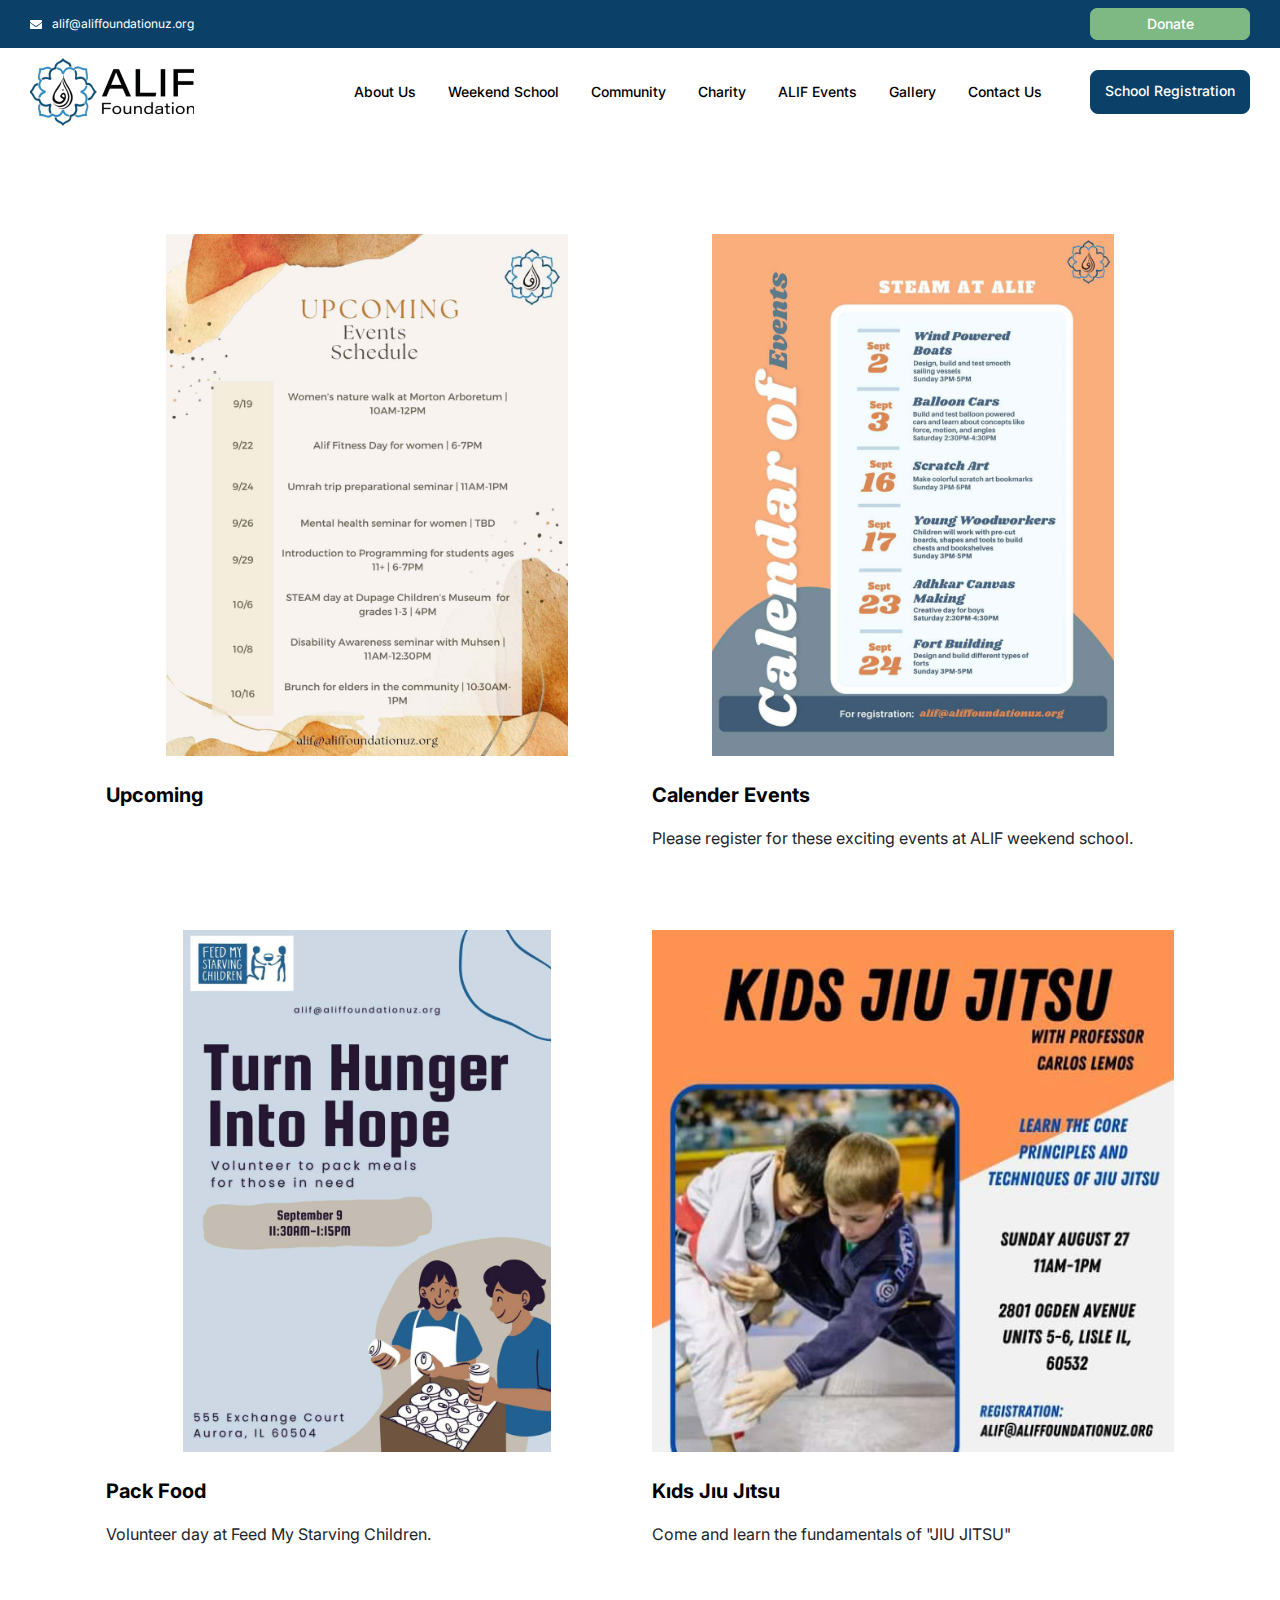
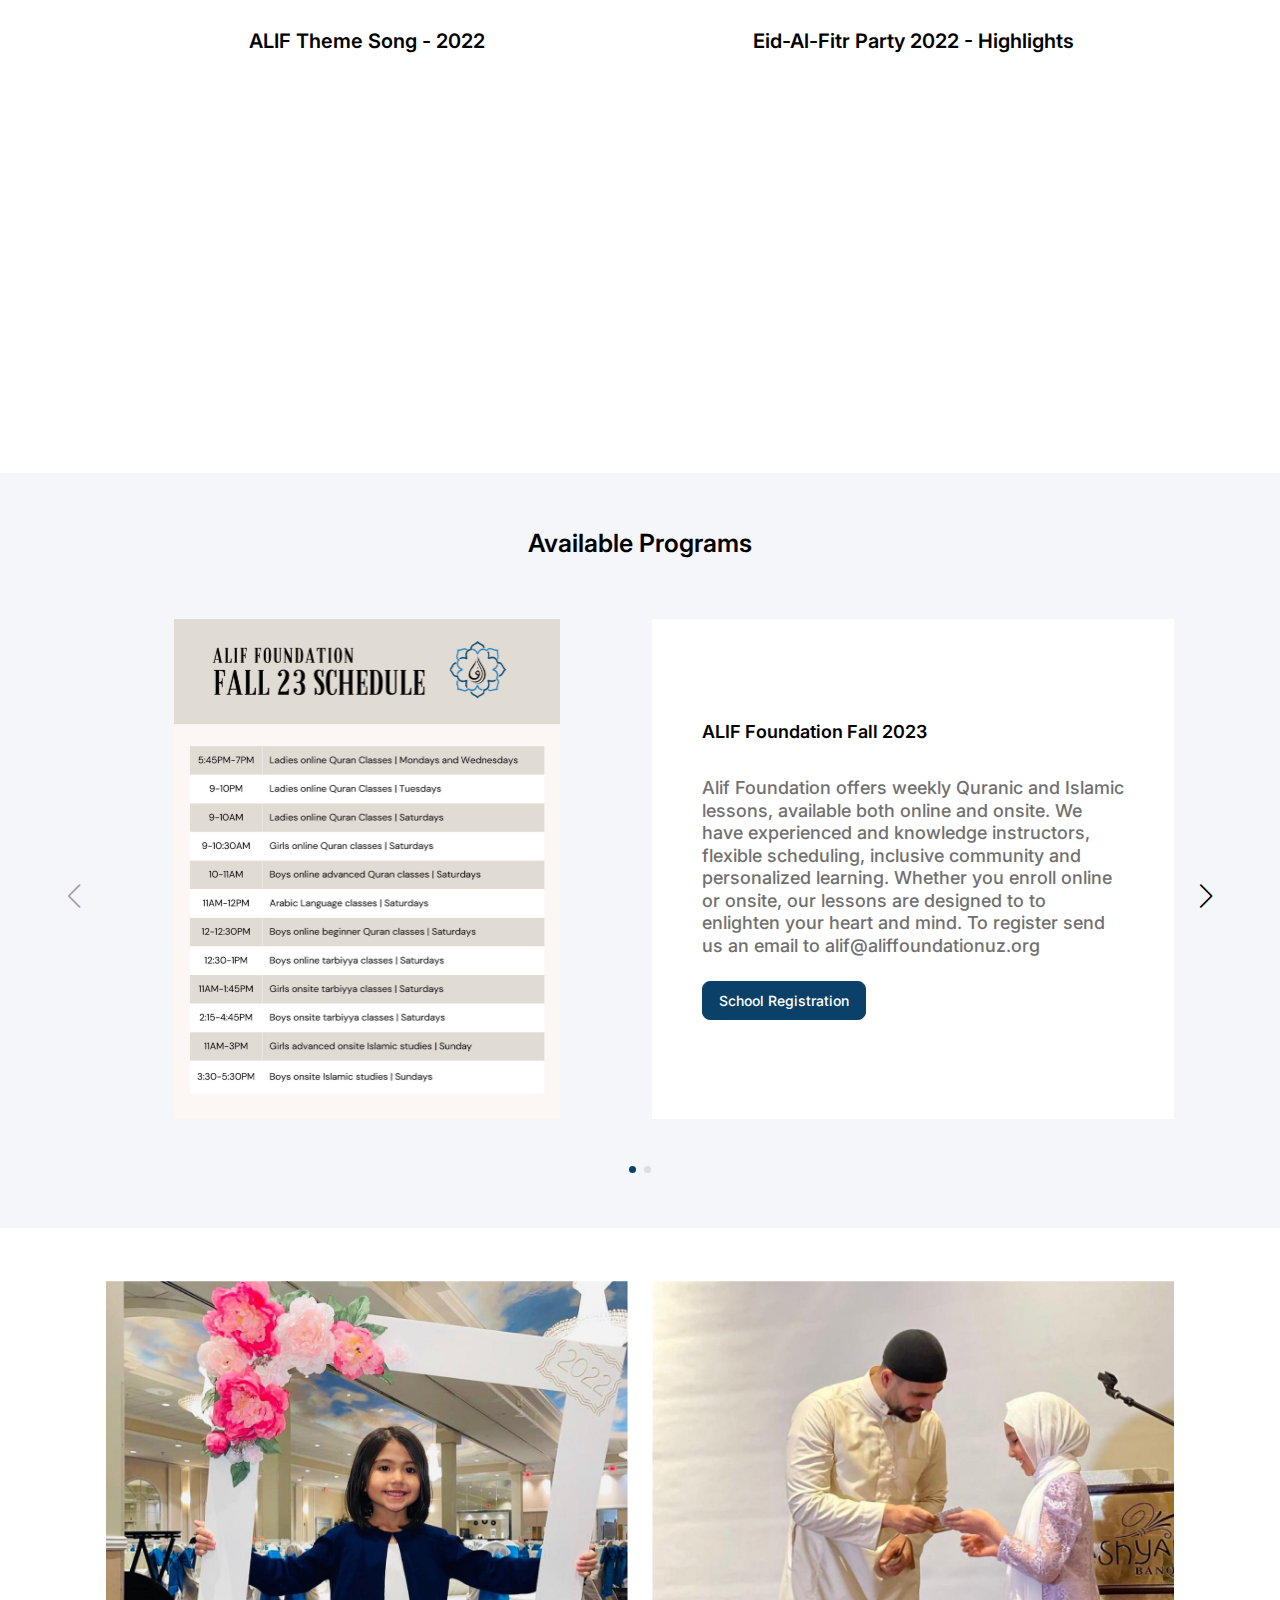
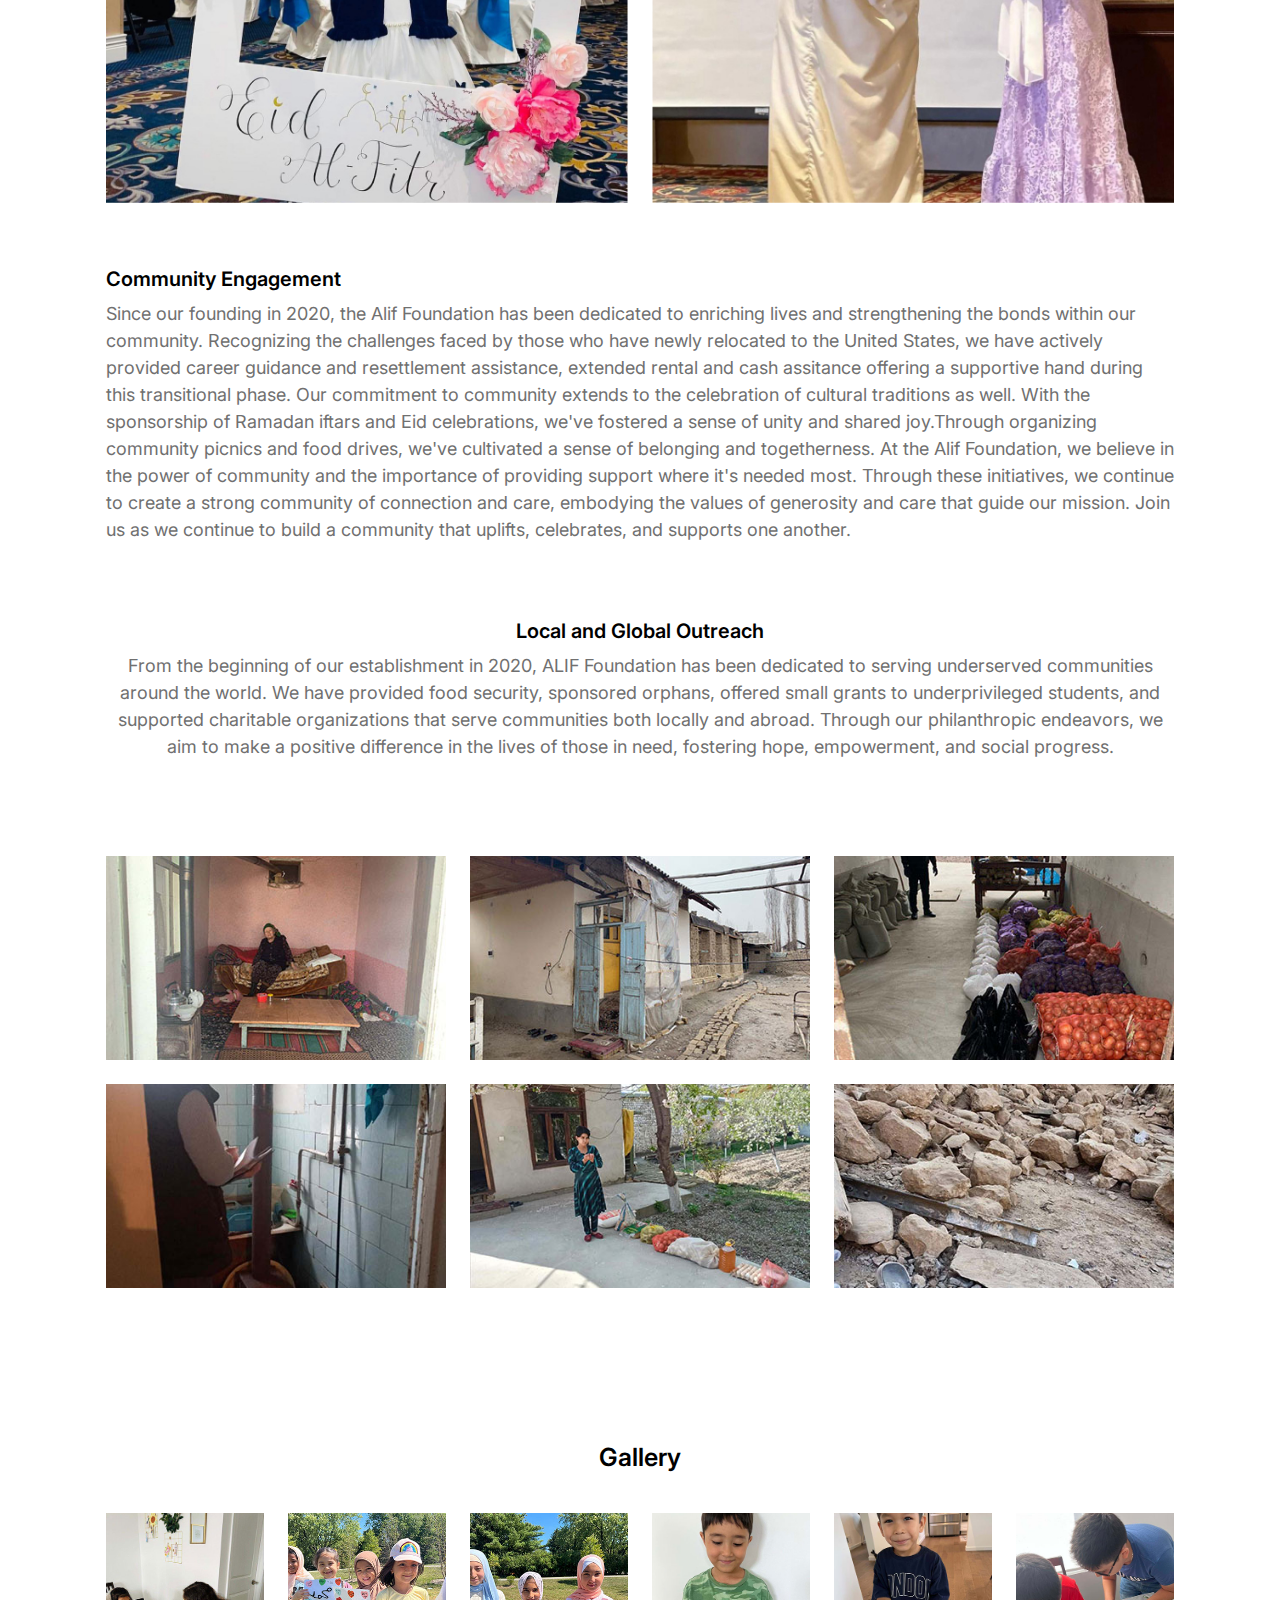
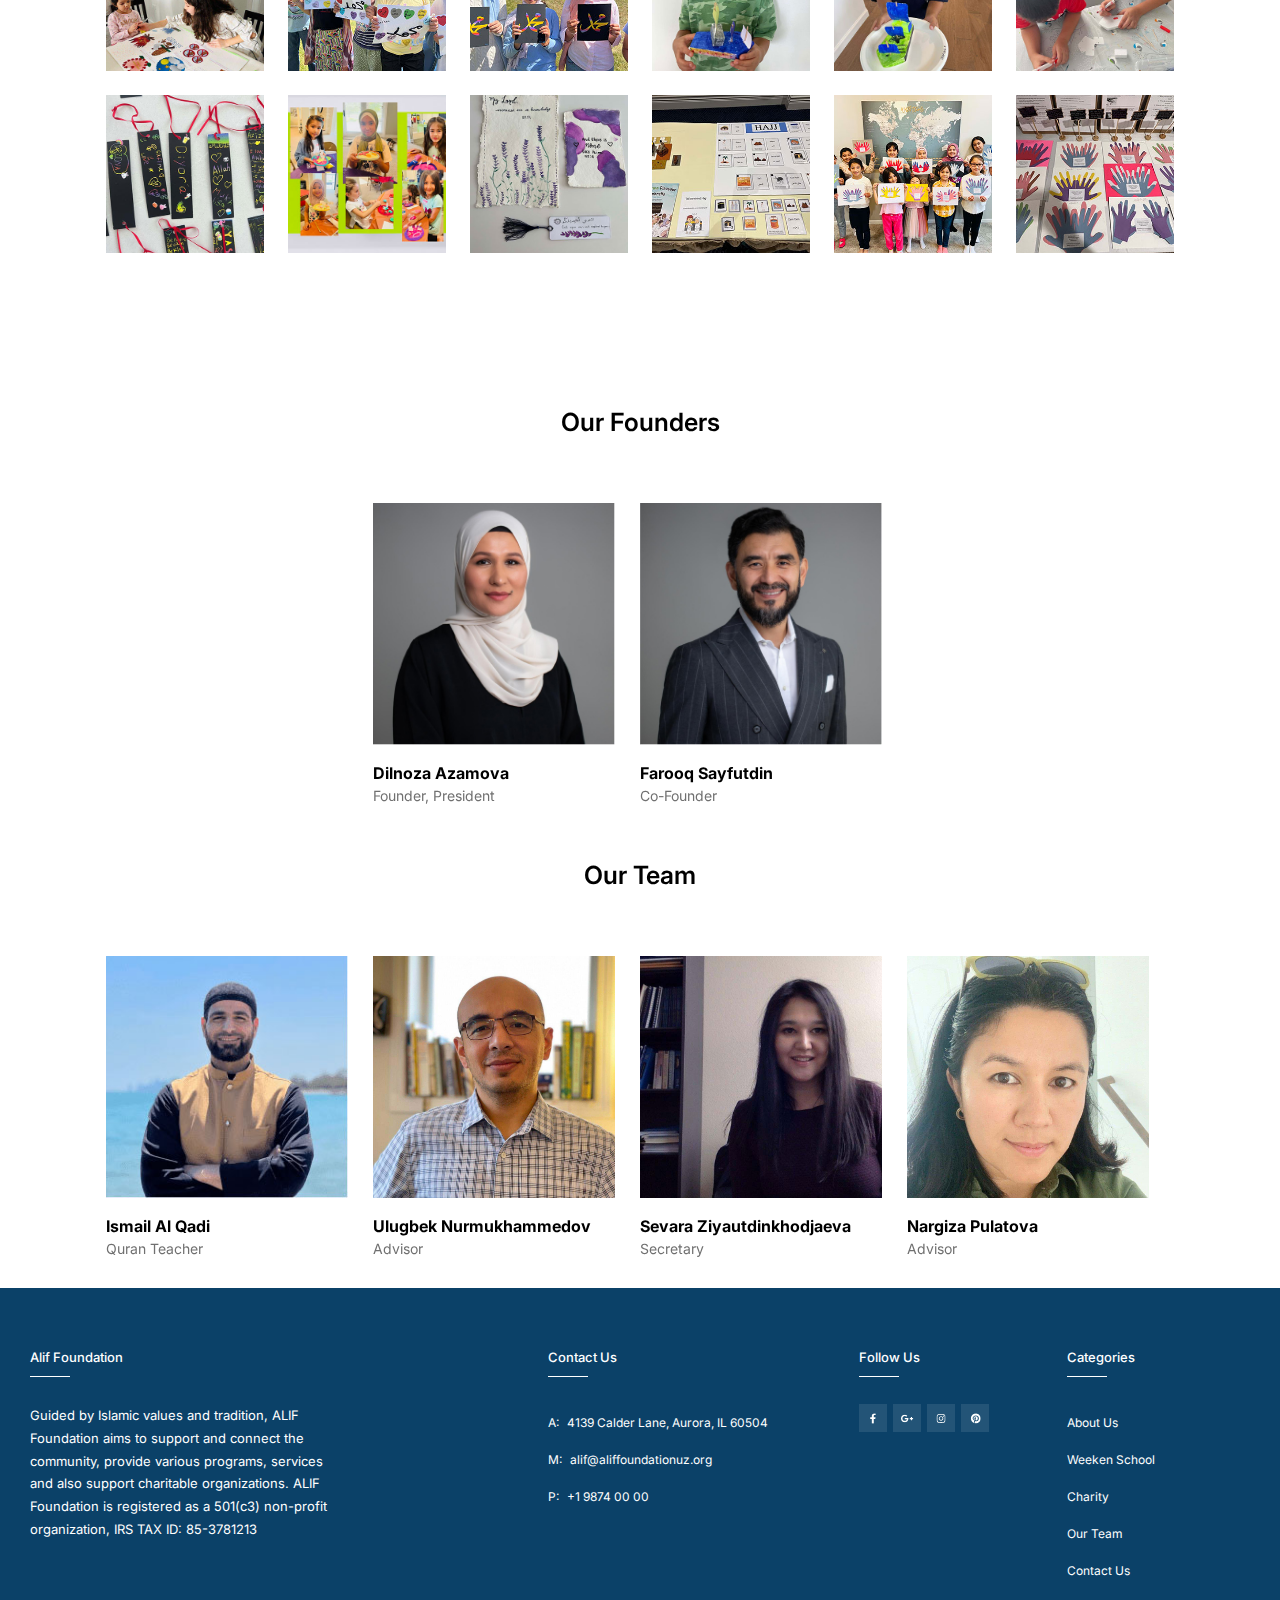
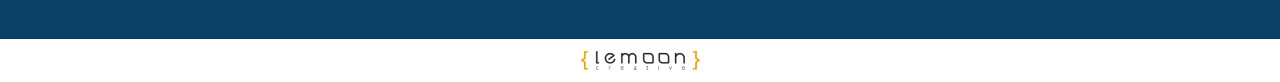
==== commit a984b391: "responsive ve diğer eksikler tamamlandı" ====
--- a/index.html
+++ b/index.html
@@ -6,10 +6,12 @@
     <link rel="icon" type="image/x-icon" href="assets/img/favicon.ico">
     <title>ALIF FOUNDATION</title>
     <link rel="stylesheet" href="assets/bootstrap/bootstrap.min.css">
+    <link rel="stylesheet" href="https://cdn.jsdelivr.net/npm/@fancyapps/ui@5.0/dist/fancybox/fancybox.css"/>
     <link rel="stylesheet" href="https://cdn.jsdelivr.net/npm/swiper@10/swiper-bundle.min.css"/>
     <link rel="stylesheet" href="assets/scss/global.css">
 </head>
 <body>
+    <input type="checkbox" id="hamburger">
     <div class="header">
         <div class="up">
             <div class="container">
@@ -32,6 +34,11 @@
                         <span>Donate</span>
                     </a>
                 </div>
+                <label class="hamburger" for="hamburger">
+                    <div class="hamburger-bar"></div>
+                    <div class="hamburger-bar"></div> 
+                    <div class="hamburger-bar"></div>
+                </label><!-- hamburger -->
             </div>
         </div><!-- up -->
         <div class="low">
@@ -43,10 +50,10 @@
                 </div><!-- logo -->
                 <nav class="menu">
                     <ul>
-                        <li>
+                        <li class="im-animate-1">
                             <a href="about.html">About Us</a>
                         </li>
-                        <li>
+                        <li class="im-animate-2">
                             <a href="weekend-school.html">Weekend School</a>
                             <div class="sub-menu">
                                 <ul>
@@ -56,27 +63,51 @@
                                 </ul>
                             </div>
                         </li>
-                        <li>
+                        <li class="im-animate-3">
                             <a href="community.html">Community</a>
                         </li>
-                        <li>
+                        <li class="im-animate-4">
                             <a href="charity.html">Charity</a>
                         </li>
-                        <li>
+                        <li class="im-animate-5">
                             <a href="events.html">ALIF Events</a>
                         </li>
-                        <li>
+                        <li class="im-animate-6">
                             <a href="gallery.html">Gallery</a>
                         </li>
-                        <li>
-                            <a href="javascript:;">Contact Us</a>
-                        </li>
-                        <li class="special-btn">
+                        <li class="im-animate-7">
+                            <a href="contact.html">Contact Us</a>
+                        </li>
+                        <li class="special-btn im-animate-8">
                             <a href="registration-form.html">
                                 <span>School Registration</span>
                             </a>
                         </li>
                     </ul>
+                    <div class="mobile-footer">
+                        <div class="mail">
+                            <a href="mailto:alif@aliffoundationuz.org">
+                                <span>
+                                    <span>
+                                        <svg width="12" height="9" viewBox="0 0 12 9" fill="none" xmlns="http://www.w3.org/2000/svg">
+                                            <path d="M11.7656 2.97656C11.8594 2.90625 12 2.97656 12 3.09375V7.875C12 8.50781 11.4844 9 10.875 9H1.125C0.492188 9 0 8.50781 0 7.875V3.09375C0 2.97656 0.117188 2.90625 0.210938 2.97656C0.75 3.39844 1.42969 3.91406 3.82031 5.64844C4.3125 6 5.15625 6.77344 6 6.77344C6.82031 6.77344 7.6875 6 8.15625 5.64844C10.5469 3.91406 11.2266 3.39844 11.7656 2.97656ZM6 6C5.4375 6.02344 4.66406 5.32031 4.26562 5.03906C1.14844 2.78906 0.914062 2.57812 0.210938 2.01562C0.0703125 1.92188 0 1.75781 0 1.57031V1.125C0 0.515625 0.492188 0 1.125 0H10.875C11.4844 0 12 0.515625 12 1.125V1.57031C12 1.75781 11.9062 1.92188 11.7656 2.01562C11.0625 2.57812 10.8281 2.78906 7.71094 5.03906C7.3125 5.32031 6.53906 6.02344 6 6Z" fill="currentColor"/>
+                                        </svg>
+                                    </span>
+                                    <span>
+                                        alif@aliffoundationuz.org
+                                    </span>
+                                </span>
+                            </a>
+                        </div>
+                        <div class="d-flex justify-content-evenly">
+                            <a href="donate.html" class="donate-btn">
+                                <span>Donate</span>
+                            </a>
+                            <a href="registration-form.html" class="register-btn">
+                                <span>School Registration</span>
+                            </a>
+                        </div>
+                    </div>
                 </nav><!-- menu -->
             </div>
         </div><!-- low -->
@@ -188,14 +219,14 @@
         </div>
     </div><!-- page-slider -->
     <div class="container-2">
-        <div class="community-article">
+        <div class="community-article main-community-article">
             <div class="row mb-5">
-                <div class="col col-12 col-md-6">
+                <div class="col col-12 col-sm-6">
                     <div class="img">
                         <img src="assets/img/community1.jpg" alt="">
                     </div>
                 </div>
-                <div class="col col-12 col-md-6">
+                <div class="col col-12 col-sm-6">
                     <div class="img">
                         <img src="assets/img/community2.jpg" alt="">
                     </div>
@@ -203,134 +234,152 @@
             </div>
             <h2>Community Engagement</h2>
             <p>Since our founding in 2020, the Alif Foundation has been dedicated to enriching lives and strengthening the bonds within our community. Recognizing the challenges faced by those who have newly relocated to the United States, we have actively provided career guidance and resettlement assistance, extended rental and cash assitance offering a supportive hand during this transitional phase. Our commitment to community extends to the celebration of cultural traditions as well. With the sponsorship of Ramadan iftars and Eid celebrations, we've fostered a sense of unity and shared joy.Through organizing community picnics and food drives, we've cultivated a sense of belonging and togetherness. At the Alif Foundation, we believe in the power of community and the importance of providing support where it's needed most. Through these initiatives, we continue to create  a strong community of connection and care, embodying the values of generosity and care that guide our mission. Join us as we continue to build a community that uplifts, celebrates, and supports one another.</p>
-            <div class="row mt-5">
-                <div class="col col-12 col-md-6">
-                    <div class="img">
-                        <img src="assets/img/community3.jpg" alt="">
-                    </div>
-                </div>
-                <div class="col col-12 col-md-6">
-                    <div class="d-flex align-items-center py-5 h-100">
-                        <div>
-                            <h2>Community Activities</h2>
-                            <p>Every month, community members and volunteers at the Alif Foundation unite to develop workshops, talks, and seminars that foster growth and togetherness. Just in the past month, we've organized a range of activities, including master classes for cooking sessions for women and girls in our community. In addition to these cooking sessions, we've launched fitness and self-defense sessions specifically designed for women, hosted community awareness on various issues, prepared and served a community dinner at the mosque for over 400 people, and organized the Alif hike to instill love and appreciation for nature. Together, we are building a vibrant, engaged community that learns, grows, and prospers.</p>
-                        </div>
-                    </div>
-                </div>
-            </div>
-            <div class="row flex-row-reverse mb-5">
-                <div class="col col-12 col-md-6">
-                    <div class="img">
-                        <img src="assets/img/community4.jpg" alt="">
-                    </div>
-                </div>
-                <div class="col col-12 col-md-6">
-                    <div class="d-flex align-items-center py-5 h-100">
-                        <div>
-                            <h2>Online Classes</h2>
-                            <p>At the Alif Foundation, we offer dedicated Quran classes exclusively for women, taught by our highly knowledgeable Quran teachers. Our program is designed to teach students the recitation of the Quran with tajweed, ensuring that they learn in accordance with the traditional principles of pronunciation and articulation. Conducted online on weekdays, these classes provide an ideal opportunity for women in our community to learn Quran from the comfort of their own homes. Whether you're a beginner or looking to enhance your recitation skills, our classes are tailored to meet your needs. Join us and be part of a learning experience that's both beneficial and convenient.</p>
-                        </div>
-                    </div>
-                </div>
-            </div>
-            <h2>Collective Impact</h2>
-            <p>Alif Foundation fosters collaboration and unity, both within our community and beyond. By actively working with other local and national Muslim organizations, we strive to amplify our collective impact and create meaningful change. Through organizing joint events and initiatives, we not only provide essential support to various charitable causes but also strengthen the bonds that tie our community members together. With a shared vision and purpose we are united in our common goal of serving humanity and enhancing the sense of brotherhood and sisterhood within the community. Join us as we continue to build bridges, inspire trust, and nurture connections that transcend boundaries.</p>
+            <div class="center-text">
+                <h2>Local and Global Outreach</h2>
+                <p>From the beginning of our establishment in 2020, ALIF Foundation has been dedicated to serving underserved communities around the world. We have provided food security, sponsored orphans, offered small grants to underprivileged students, and supported charitable organizations that serve communities both locally and abroad. Through our philanthropic endeavors, we aim to make a positive difference in the lives of those in need, fostering hope, empowerment, and social progress.</p>
+                <div class="gallery">
+                    <div class="row">
+                        <div class="col col-12 col-sm-6 col-md-4">
+                            <div class="item">
+                                <a href="assets/gallery/c1.jpeg" data-fancybox="gallery-charity">
+                                    <img src="assets/gallery/thumb/c1.jpg" />
+                                </a>
+                            </div>
+                        </div>
+                        <div class="col col-12 col-sm-6 col-md-4">
+                            <div class="item">
+                                <a href="assets/gallery/c2.jpeg" data-fancybox="gallery-charity">
+                                    <img src="assets/gallery/thumb/c2.jpg" />
+                                </a>
+                            </div>
+                        </div>
+                        <div class="col col-12 col-sm-6 col-md-4">
+                            <div class="item">
+                                <a href="assets/gallery/c3.jpeg" data-fancybox="gallery-charity">
+                                    <img src="assets/gallery/thumb/c3.jpg" />
+                                </a>
+                            </div>
+                        </div>
+                        <div class="col col-12 col-sm-6 col-md-4">
+                            <div class="item">
+                                <a href="assets/gallery/c4.jpeg" data-fancybox="gallery-charity">
+                                    <img src="assets/gallery/thumb/c4.jpg" />
+                                </a>
+                            </div>
+                        </div>
+                        <div class="col col-12 col-sm-6 col-md-4">
+                            <div class="item">
+                                <a href="assets/gallery/c5.jpeg" data-fancybox="gallery-charity">
+                                    <img src="assets/gallery/thumb/c5.jpg" />
+                                </a>
+                            </div>
+                        </div>
+                        <div class="col col-12 col-sm-6 col-md-4">
+                            <div class="item">
+                                <a href="assets/gallery/c6.jpeg" data-fancybox="gallery-charity">
+                                    <img src="assets/gallery/thumb/c6.jpg" />
+                                </a>
+                            </div>
+                        </div>
+                    </div>
+                </div>
+            </div>
         </div><!-- community-article -->
-        
         <div class="gallery">
+            <h2>Gallery</h2>
             <div class="row">
                 <div class="col col-12 col-sm-6 col-md-4 col-lg-3 col-xl-2">
                     <div class="item">
-                        <a href="assets/gallery/g1.jpeg" data-fancybox>
+                        <a href="assets/gallery/g1.jpeg" data-fancybox="gallery">
                             <img src="assets/gallery/thumb/g1.jpg" />
                         </a>
                     </div>
                 </div>
                 <div class="col col-12 col-sm-6 col-md-4 col-lg-3 col-xl-2">
                     <div class="item">
-                        <a href="assets/gallery/g2.jpg" data-fancybox>
+                        <a href="assets/gallery/g2.jpg" data-fancybox="gallery">
                             <img src="assets/gallery/thumb/g2.jpg" />
                         </a>
                     </div>
                 </div>
                 <div class="col col-12 col-sm-6 col-md-4 col-lg-3 col-xl-2">
                     <div class="item">
-                        <a href="assets/gallery/g3.jpg" data-fancybox>
+                        <a href="assets/gallery/g3.jpg" data-fancybox="gallery">
                             <img src="assets/gallery/thumb/g3.jpg" />
                         </a>
                     </div>
                 </div>
                 <div class="col col-12 col-sm-6 col-md-4 col-lg-3 col-xl-2">
                     <div class="item">
-                        <a href="assets/gallery/g4.jpg" data-fancybox>
+                        <a href="assets/gallery/g4.jpg" data-fancybox="gallery">
                             <img src="assets/gallery/thumb/g4.jpg" />
                         </a>
                     </div>
                 </div>
                 <div class="col col-12 col-sm-6 col-md-4 col-lg-3 col-xl-2">
                     <div class="item">
-                        <a href="assets/gallery/g5.jpg" data-fancybox>
+                        <a href="assets/gallery/g5.jpg" data-fancybox="gallery">
                             <img src="assets/gallery/thumb/g5.jpg" />
                         </a>
                     </div>
                 </div>
                 <div class="col col-12 col-sm-6 col-md-4 col-lg-3 col-xl-2">
                     <div class="item">
-                        <a href="assets/gallery/g6.jpg" data-fancybox>
+                        <a href="assets/gallery/g6.jpg" data-fancybox="gallery">
                             <img src="assets/gallery/thumb/g6.jpg" />
                         </a>
                     </div>
                 </div>
                 <div class="col col-12 col-sm-6 col-md-4 col-lg-3 col-xl-2">
                     <div class="item">
-                        <a href="assets/gallery/g7.jpg" data-fancybox>
+                        <a href="assets/gallery/g7.jpg" data-fancybox="gallery">
                             <img src="assets/gallery/thumb/g7.jpg" />
                         </a>
                     </div>
                 </div>
                 <div class="col col-12 col-sm-6 col-md-4 col-lg-3 col-xl-2">
                     <div class="item">
-                        <a href="assets/gallery/g8.jpeg" data-fancybox>
+                        <a href="assets/gallery/g8.jpeg" data-fancybox="gallery">
                             <img src="assets/gallery/thumb/g8.jpg" />
                         </a>
                     </div>
                 </div>
                 <div class="col col-12 col-sm-6 col-md-4 col-lg-3 col-xl-2">
                     <div class="item">
-                        <a href="assets/gallery/g9.jpg" data-fancybox>
+                        <a href="assets/gallery/g9.jpg" data-fancybox="gallery">
                             <img src="assets/gallery/thumb/g9.jpg" />
                         </a>
                     </div>
                 </div>
                 <div class="col col-12 col-sm-6 col-md-4 col-lg-3 col-xl-2">
                     <div class="item">
-                        <a href="assets/gallery/g10.jpg" data-fancybox>
+                        <a href="assets/gallery/g10.jpg" data-fancybox="gallery">
                             <img src="assets/gallery/thumb/g10.jpg" />
                         </a>
                     </div>
                 </div>
                 <div class="col col-12 col-sm-6 col-md-4 col-lg-3 col-xl-2">
                     <div class="item">
-                        <a href="assets/gallery/g11.jpg" data-fancybox>
+                        <a href="assets/gallery/g11.jpg" data-fancybox="gallery">
                             <img src="assets/gallery/thumb/g11.jpg" />
                         </a>
                     </div>
                 </div>
                 <div class="col col-12 col-sm-6 col-md-4 col-lg-3 col-xl-2">
                     <div class="item">
-                        <a href="assets/gallery/g12.jpg" data-fancybox>
+                        <a href="assets/gallery/g12.jpg" data-fancybox="gallery">
                             <img src="assets/gallery/thumb/g12.jpg" />
                         </a>
                     </div>
                 </div>
             </div>
         </div><!-- gallery -->
-        
-        <div class="our-team" >
-            <h3>Our Founders</h3>
-            <div class="container-2">
-                <div class="row justify-content-center mb-5">
-                    <div class="col col-12 col-sm-6 col-md-4 col-lg-3">
+        <div class="our-team our-team-main">
+            <h3 class="our-team-mobile">Our Team</h3>
+            <div class="swiper our-team-slider">
+                <div class="swiper-wrapper">
+                    <h3 class="h3-first">Our Founders</h3>
+                    <div class="swiper-slide item-1">
                         <div class="item">
                             <div class="img">
                                 <img src="assets/img/dilnoza-azamova.jpg" alt="">
@@ -341,7 +390,7 @@
                             </div>
                         </div><!-- item -->
                     </div>
-                    <div class="col col-12 col-sm-6 col-md-4 col-lg-3">
+                    <div class="swiper-slide item-2">
                         <div class="item">
                             <div class="img">
                                 <img src="assets/img/farooq-sayfutdin.jpg" alt="">
@@ -352,10 +401,8 @@
                             </div>
                         </div><!-- item -->
                     </div>
-                </div>
-                <h3>Our Team</h3>
-                <div class="row">
-                    <div class="col col-12 col-sm-6 col-md-4 col-lg-3">
+                    <h3 class="h3-second">Our Team</h3>
+                    <div class="swiper-slide">
                         <div class="item">
                             <div class="img">
                                 <img src="assets/img/ismail-al-qadi.jpg" alt="">
@@ -366,7 +413,7 @@
                             </div>
                         </div><!-- item -->
                     </div>
-                    <div class="col col-12 col-sm-6 col-md-4 col-lg-3">
+                    <div class="swiper-slide">
                         <div class="item">
                             <div class="img">
                                 <img src="assets/img/ulugbek-nurmukhammedov.jpg" alt="">
@@ -377,7 +424,7 @@
                             </div>
                         </div><!-- item -->
                     </div>
-                    <div class="col col-12 col-sm-6 col-md-4 col-lg-3">
+                    <div class="swiper-slide">
                         <div class="item">
                             <div class="img">
                                 <img src="assets/img/Sevara-ziyautdinkhodjaeva.jpg" alt="">
@@ -388,7 +435,7 @@
                             </div>
                         </div><!-- item -->
                     </div>
-                    <div class="col col-12 col-sm-6 col-md-4 col-lg-3">
+                    <div class="swiper-slide">
                         <div class="item">
                             <div class="img">
                                 <img src="assets/img/nargiza-pulatova.jpg" alt="">
@@ -509,7 +556,30 @@
         </div><!-- low -->
     </div><!-- footer -->
     <script src="assets/bootstrap/bootstrap.bundle.min.js"></script>
+    <script src="https://cdn.jsdelivr.net/npm/@fancyapps/ui@5.0/dist/fancybox/fancybox.umd.js"></script>
     <script src="https://cdn.jsdelivr.net/npm/swiper@10/swiper-bundle.min.js"></script>
+    <script>
+        Fancybox.bind("[data-fancybox]");
+    </script>
+    <!-- Initialize Swiper -->
+    <script>
+        if (window.innerWidth < 576) {
+            var swiper = new Swiper(".our-team-slider", {
+                slidesPerView: "auto",
+                loop: true,
+                spaceBetween: 25,
+                centeredSlides: true,
+                breakpoints: {
+                    0: {
+                        slidesPerView: "auto",
+                    },
+                    576: {
+                        slidesPerView: "auto",
+                    },
+                },
+            });      
+        }
+    </script>
     <script>
         var swiper = new Swiper(".weekend-school-swiper", {
             navigation: {
@@ -536,5 +606,6 @@
 
         window.addEventListener('scroll', stickyNavigation);
     </script>
+
 </body>
 </html>--- a/assets/scss/global.css
+++ b/assets/scss/global.css
@@ -1 +1 @@
-@import"https://fonts.googleapis.com/css2?family=Inter:wght@400;500;600;700&display=swap";@import"https://fonts.googleapis.com/css2?family=Material+Symbols+Outlined:opsz,wght,FILL,GRAD@20..48,100..700,0..1,-50..200";*{-webkit-box-sizing:border-box;box-sizing:border-box;-webkit-tap-highlight-color:rgba(0,0,0,0)}*,html,body,div,input,textarea,select,span,a,button,table,tr,td,th,ul,ol,li,button{outline:none;outline-color:rgba(0,0,0,0);outline-width:0;outline-style:none;outline-offset:initial;font-family:var(--fo);margin:0;padding:0}a,a:focus,a:hover,a:active,a:visited{text-decoration:none}ul,ol,li{list-style:none;list-style-type:none}.material-symbols-outlined{font-variation-settings:"FILL" 0,"wght" 400,"GRAD" 0,"opsz" 48}:root{--open-sans: "Inter", sans-serif}body{font-family:var(--open-sans);overflow-x:hidden}html{scroll-behavior:smooth}:root{--color-white: #FFFFFF;--color-black: #000000;--color-primary: #0B4168;--color-gray: #707070;--bg-white: #FFFFFF;--bg-black: #000000;--bg-primary: #0B4168;--bg-input: #F4F6F9;--bg-input-shadow: #F4F6F980;--bg-sub-menu: #F4F4F4;--bg-weekend-swiper: var(--bg-input);--bg-donate-btn: #7EB984}body.fixed-nav .header .low{position:fixed;width:100%;top:0;-webkit-box-shadow:0 0 8px rgba(0,0,0,.1);box-shadow:0 0 8px rgba(0,0,0,.1)}.container{max-width:1920px}@media(min-width: 1200px){.container{padding-left:30px;padding-right:30px}}@media(min-width: 1500px){.container{padding-left:40px;padding-right:40px}}.container-2{max-width:1100px;margin-left:auto;margin-right:auto;padding-left:1rem;padding-right:1rem}.header{position:relative;z-index:53}.header .up{background:var(--bg-primary);padding:.5rem 0}.header .up .container{display:-webkit-box;display:-ms-flexbox;display:flex;-webkit-box-align:center;-ms-flex-align:center;align-items:center;-webkit-box-pack:justify;-ms-flex-pack:justify;justify-content:space-between}.header .up .mail a{display:inline-block;color:var(--color-white);padding:5px 5px 5px 0;font-size:12px}.header .up .mail a>span{display:-webkit-box;display:-ms-flexbox;display:flex;-webkit-box-align:center;-ms-flex-align:center;align-items:center}.header .up .mail a>span span{display:block;-webkit-transition:.4s;transition:.4s}.header .up .mail a>span span+span{padding-left:10px;-webkit-transition-delay:.1s;transition-delay:.1s}.header .up .mail a:hover>span span{-webkit-transform:translateX(3px);transform:translateX(3px)}.header .up .mail a:hover>span span+span{-webkit-transform:translateX(5px);transform:translateX(5px)}.header .up .donate{display:-webkit-box;display:-ms-flexbox;display:flex;-webkit-box-pack:end;-ms-flex-pack:end;justify-content:flex-end}.header .up .donate button,.header .up .donate a{width:160px;height:32px;border-radius:7px;background:var(--bg-donate-btn);color:var(--color-white);font-size:14px;line-height:1.75;font-weight:500;display:-webkit-box;display:-ms-flexbox;display:flex;-webkit-box-pack:center;-ms-flex-pack:center;justify-content:center;-webkit-box-align:center;-ms-flex-align:center;align-items:center;-webkit-transition:.4s;transition:.4s;border:1px solid var(--bg-donate-btn)}.header .up .donate button:hover,.header .up .donate a:hover{background:var(--color-primary)}.header .low{background:#fff}.header .low .container{display:-webkit-box;display:-ms-flexbox;display:flex;-webkit-box-align:center;-ms-flex-align:center;align-items:center;-webkit-box-pack:justify;-ms-flex-pack:justify;justify-content:space-between;padding-top:10px;padding-bottom:10px}.header .low .logo a{display:block}.header .low .logo a img{display:block;width:100%;min-width:100px;max-width:164px}.header .low .menu ul{display:-webkit-box;display:-ms-flexbox;display:flex;-ms-flex-wrap:wrap;flex-wrap:wrap;-webkit-box-align:center;-ms-flex-align:center;align-items:center}.header .low .menu ul li{position:relative}.header .low .menu ul li a{display:block;padding:.5rem 1rem;font-size:14px;font-weight:500;line-height:1.75;color:var(--color-black)}.header .low .menu ul li .sub-menu{background:var(--bg-sub-menu);padding:1rem 1.25rem;position:absolute;left:0;top:100%;opacity:0;pointer-events:none;-webkit-transform:translateY(-50px) translateX(0px);transform:translateY(-50px) translateX(0px);-webkit-transition:.4s;transition:.4s}.header .low .menu ul li .sub-menu:before{content:"";position:absolute;left:50%;-webkit-transform:translateX(-50%);transform:translateX(-50%);top:-5px;width:0;height:0;border-left:5px solid rgba(0,0,0,0);border-right:5px solid rgba(0,0,0,0);border-bottom:5px solid var(--bg-sub-menu)}.header .low .menu ul li .sub-menu ul li a{white-space:nowrap;display:block;font-size:12px;font-weight:500;line-height:1.25;color:var(--color-black)}.header .low .menu ul li.special-btn{margin-left:2rem}.header .low .menu ul li.special-btn a{display:block;width:160px;height:44px;background:var(--bg-primary);color:var(--color-white);border-radius:8px;padding:.5rem;text-align:center;border:1px solid var(--bg-primary);-webkit-transition:.4s;transition:.4s}.header .low .menu ul li.special-btn a:hover{background:var(--bg-white);color:var(--bg-primary)}.header .low .menu ul li:hover .sub-menu{opacity:1;-webkit-transform:translateY(0);transform:translateY(0);pointer-events:all}.page-banner{width:100%;height:206px;position:relative;display:grid;place-items:center}.page-banner .img{position:absolute;width:100%;height:100%;left:0;top:0}.page-banner .img img{display:block;width:100%;height:100%;-o-object-fit:cover;object-fit:cover}.page-banner .text{position:relative}.page-banner .text h1{font-size:42px;font-weight:400;line-height:1.25;color:var(--color-primary);text-align:center;margin:0;text-shadow:2px 2px 1px rgba(150,150,150,.5019607843)}.page-banner .text .breadcrumb{-webkit-box-pack:center;-ms-flex-pack:center;justify-content:center}.page-banner .text .breadcrumb li a{display:-webkit-box;display:-ms-flexbox;display:flex;-webkit-box-align:center;-ms-flex-align:center;align-items:center;-webkit-box-pack:center;-ms-flex-pack:center;justify-content:center;padding:1px;font-size:14px;font-weight:400;color:var(--color-primary);text-shadow:2px 2px 1px rgba(150,150,150,.5019607843)}.page-banner .text .breadcrumb li a span{padding:0 3px}.page-banner .text .breadcrumb li:nth-last-child(1) a span+span{display:none}.general-page{padding-top:70px;text-align:center}.general-page h2{font-size:25px;font-weight:600;line-height:1.25;color:var(--color-black);margin-bottom:1rem}.general-page p{font-size:18px;font-weight:500;line-height:1.25;color:var(--color-gray)}.about-section{padding:110px 0 60px}.about-section .article{width:100%;max-width:500px}.about-section .article h2{font-size:16px;font-weight:700;line-height:1.25;color:var(--color-black);margin-bottom:40px;position:relative;padding-bottom:5px}.about-section .article h2:before{content:"";position:absolute;left:0;bottom:0;width:80px;height:2px;background:var(--bg-primary)}.about-section .article p{font-size:18px;font-weight:500;line-height:1.25;color:var(--color-gray);margin-bottom:20px}.about-section .article p strong{font-weight:700}.about-section .img img{display:block;width:100%;height:100%;-o-object-fit:cover;object-fit:cover;-webkit-box-shadow:10px 10px 25px 0px rgba(0,0,0,.2509803922);box-shadow:10px 10px 25px 0px rgba(0,0,0,.2509803922)}.our-team{padding-top:60px}.our-team h3{font-size:25px;font-weight:600;line-height:1.25;color:var(--color-black);text-align:center;margin-bottom:40px}.our-team .item{margin-bottom:1rem}.our-team .item .img{width:100%;padding-bottom:100%;position:relative;overflow:hidden}.our-team .item .img img{display:block;position:absolute;width:100%;height:100%;-o-object-fit:cover;object-fit:cover;-webkit-transition:1s;transition:1s}.our-team .item .text{padding:.875rem 0}.our-team .item .text .name{font-size:16px;font-weight:700;line-height:1.75;color:var(--color-black)}.our-team .item .text .title{font-size:14px;font-weight:400;line-height:1.25;color:var(--color-gray)}.our-team .item:hover .img img{-webkit-transform:scale(1.05);transform:scale(1.05)}.more{padding:.5rem 0 1.5rem;display:-webkit-box;display:-ms-flexbox;display:flex;-webkit-box-pack:center;-ms-flex-pack:center;justify-content:center}.more button{display:-webkit-box;display:-ms-flexbox;display:flex;-webkit-box-orient:vertical;-webkit-box-direction:normal;-ms-flex-direction:column;flex-direction:column;padding:1rem;font-size:13px;font-weight:500;position:relative;color:var(--color-black);padding-top:45px;border:none;background:rgba(0,0,0,0)}.more button span{display:block;-webkit-transition:.4s;transition:.4s}.more button span.cyclone{position:absolute;top:0;left:50%;-webkit-transform:translateX(-50%);transform:translateX(-50%);width:40px;height:40px;border-radius:40px;background:var(--bg-primary);display:-webkit-box;display:-ms-flexbox;display:flex;-webkit-box-pack:center;-ms-flex-pack:center;justify-content:center;-webkit-box-align:center;-ms-flex-align:center;align-items:center;color:var(--color-white);margin-bottom:5px;-webkit-transition-delay:.1s;transition-delay:.1s}.more button:hover span{-webkit-transform:translateY(5px);transform:translateY(5px)}.more button:hover span.cyclone{-webkit-transform:translateY(5px) translateX(-50%);transform:translateY(5px) translateX(-50%)}.registration-form{width:890px;max-width:100%;margin:60px auto 70px;padding:2rem 1rem;-webkit-box-shadow:0px 5px 30px 0px rgba(202,202,202,.2509803922);box-shadow:0px 5px 30px 0px rgba(202,202,202,.2509803922);background:var(--bg-white)}.registration-form h2{font-size:25px;font-weight:600;color:var(--color-black);text-align:center;width:100%;margin:0 auto 1rem;max-width:620px}.registration-form p{font-size:13px;font-weight:400;line-height:1.75;color:var(--color-black);text-align:center;width:100%;margin:0 auto;max-width:620px}.registration-form .form{padding-top:60px}.registration-form .form input,.registration-form .form textarea{display:block;font-size:13px;font-weight:600;background:var(--bg-input);border:none;-webkit-box-shadow:none;box-shadow:none;height:52px;border-radius:0;width:100%;margin:0 auto 27px;max-width:620px}.registration-form .form input::-webkit-input-placeholder, .registration-form .form textarea::-webkit-input-placeholder{color:var(--color-black);opacity:1}.registration-form .form input::-moz-placeholder, .registration-form .form textarea::-moz-placeholder{color:var(--color-black);opacity:1}.registration-form .form input:-ms-input-placeholder, .registration-form .form textarea:-ms-input-placeholder{color:var(--color-black);opacity:1}.registration-form .form input::-ms-input-placeholder, .registration-form .form textarea::-ms-input-placeholder{color:var(--color-black);opacity:1}.registration-form .form input::placeholder,.registration-form .form textarea::placeholder{color:var(--color-black);opacity:1}.registration-form .form input:focus,.registration-form .form textarea:focus{-webkit-box-shadow:0 0 0 .125rem var(--bg-input-shadow);box-shadow:0 0 0 .125rem var(--bg-input-shadow)}.registration-form .form textarea{resize:none;height:190px}.registration-form .form button{display:block;border:none;font-size:13px;font-weight:600;color:var(--color-white);width:100%;margin:0 auto 27px;max-width:620px;height:45px;background:var(--bg-primary);-webkit-transition:.4s;transition:.4s}.registration-form .form button:hover{opacity:.9}.gallery{padding:80px 0 70px}.gallery .item{margin-bottom:24px}.gallery .item a{display:block;width:100%;padding-top:100%;position:relative;overflow:hidden}.gallery .item a img{display:block;position:absolute;left:0;top:0;width:100%;height:100%;-o-object-fit:cover;object-fit:cover;-webkit-transition:.4s;transition:.4s}.gallery .item a:before{content:"";position:absolute;left:0;top:0;right:0;bottom:0;background:url(../img/zoom-in.svg) center center no-repeat rgba(255,255,255,.5019607843);background-size:15%;color:var(--color-primary);opacity:0;z-index:5;-webkit-transition:.4s;transition:.4s}.gallery .item a:hover img{-webkit-transform:scale(1.1);transform:scale(1.1);-webkit-transition:10s;transition:10s}.gallery .item a:hover:before{opacity:.9;background-size:20%}.community-article{padding:53px 0 153px}.community-article .img{position:relative;width:100%;padding-top:100%}.community-article .img img{position:absolute;width:100%;height:100%;-o-object-fit:cover;object-fit:cover;left:0;top:0}.community-article h2{font-size:20px;font-weight:600;line-height:1.25;color:var(--color-black)}.community-article p{font-size:18px;font-weight:400;line-height:1.5;color:var(--color-gray)}.community-article .row .d-flex{padding-left:50px}.community-article .row.flex-row-reverse .d-flex{padding-left:0;padding-right:50px}.events-article{padding:50px 0}.events-article .row .col{margin-bottom:50px}.events-article .item{position:relative;height:100%;padding-bottom:34px}.events-article .item h2{font-size:20px;font-weight:600;line-height:1.5;color:var(--color-black);text-align:center;margin-bottom:1rem}.events-article .item h3{font-size:20px;font-weight:700;line-height:1.5;color:var(--color-black);margin-bottom:1rem}.events-article .item .iframe{display:block;width:100%;padding-top:60%;position:relative;margin-bottom:24px}.events-article .item .iframe iframe{display:block;position:absolute;width:100%;height:100%;left:0;top:0}.events-article .item .img{display:block;width:100%;padding-top:100%;position:relative;margin-bottom:24px}.events-article .item .img img{display:block;position:absolute;width:100%;height:100%;-o-object-fit:contain;object-fit:contain;left:0;top:0}.events-article .item .detail{display:inline-block;position:absolute;left:0;bottom:0;padding:5px 10px 5px 0;font-size:16px;font-weight:700;color:var(--color-primary);-webkit-transition:.4s;transition:.4s;-webkit-transform:translateX(0);transform:translateX(0)}.events-article .item:hover .detail{-webkit-transform:translateX(10px);transform:translateX(10px)}.weekend-school-article{padding:50px 0}.weekend-school-article .item{position:relative}.weekend-school-article .item h2{font-size:20px;font-weight:600;line-height:1.5;color:var(--color-black);text-align:center;margin-bottom:1rem}.weekend-school-article .item .iframe{display:block;width:100%;padding-top:60%;position:relative;margin-bottom:24px}.weekend-school-article .item .iframe iframe{display:block;position:absolute;width:100%;height:100%;left:0;top:0}.weekend-school-article .genera-page{padding-top:0}.page-slider{padding:55px 0;background:var(--bg-weekend-swiper);position:relative}.page-slider .container-2{position:relative}.page-slider h2{font-size:25px;font-weight:600;line-height:1.25;color:var(--color-black);margin-bottom:1rem;text-align:center;padding-bottom:44px}.page-slider .swiper .swiper-slide .img{height:500px}.page-slider .swiper .swiper-slide .img img{display:block;width:100%;height:100%;-o-object-fit:contain;object-fit:contain}.page-slider .swiper .swiper-slide .img.cover img{-o-object-fit:cover;object-fit:cover}.page-slider .swiper .swiper-slide .text{background:var(--bg-white);padding:50px;height:100%;display:-webkit-box;display:-ms-flexbox;display:flex;-webkit-box-align:center;-ms-flex-align:center;align-items:center}.page-slider .swiper .swiper-slide .text h3{font-size:18px;font-weight:600;line-height:1.5;color:var(--color-black);margin-bottom:32px}.page-slider .swiper .swiper-slide .text p{font-size:18px;font-weight:500;line-height:1.25;color:var(--color-gray);margin-bottom:1.5rem}.page-slider .swiper .swiper-slide .text a{display:inline-block;background:var(--bg-primary);color:var(--color-white);border-radius:8px;padding:.5rem 1rem;text-align:center;border:1px solid var(--bg-primary);-webkit-transition:.4s;transition:.4s;font-size:14px;font-weight:500}.page-slider .swiper .swiper-slide .text a:hover{background:var(--bg-white);color:var(--bg-primary)}.page-slider .swiper-button-next{color:var(--color-black);right:-2rem;padding:1rem}.page-slider .swiper-button-next:after{font-size:1.5rem;-webkit-transition:.4s;transition:.4s}.page-slider .swiper-button-next:hover:after{-webkit-transform:translateX(5px);transform:translateX(5px)}.page-slider .swiper-button-prev{color:var(--color-black);left:-2rem;padding:1rem}.page-slider .swiper-button-prev:after{font-size:1.5rem;-webkit-transition:.4s;transition:.4s}.page-slider .swiper-button-prev:hover:after{-webkit-transform:translateX(-5px);transform:translateX(-5px)}.page-slider .swiper-pagination{display:-webkit-box;display:-ms-flexbox;display:flex;-ms-flex-wrap:wrap;flex-wrap:wrap;-webkit-box-pack:center;-ms-flex-pack:center;justify-content:center;margin-top:26px;position:static}.page-slider .swiper-pagination-bullet{width:7px;height:7px;border-radius:7px;background:rgba(197,197,197,.5019607843);opacity:1;-webkit-transition:.4s;transition:.4s}.page-slider .swiper-pagination-bullet-active{background:var(--bg-primary)}.learning-article{padding:33px 0 40px}.learning-article h2{font-size:25px;font-weight:600;line-height:1.25;text-align:center;color:var(--color-black);margin-bottom:44px}.learning-article .item{text-align:center}.learning-article .item h4{font-size:18px;font-weight:600;line-height:1.5;margin-bottom:27px}.learning-article .item .img{position:relative;width:100%;padding-top:70%;margin-bottom:40px}.learning-article .item .img img{display:block;position:absolute;width:100%;height:100%;-o-object-fit:cover;object-fit:cover;left:0;top:0}.learning-article .item p{font-size:18px;font-weight:500;line-height:1.5;color:var(--color-gray)}.learning-article .parent-feedback h3{font-size:25px;font-weight:600;line-height:1.25;color:var(--color-black);margin-bottom:42px;text-align:center}.learning-article .parent-feedback .img{margin-bottom:45px}.learning-article .parent-feedback .img img{display:block;margin:0 auto}.learning-article .parent-feedback .item{margin-bottom:50px;text-align:center}.learning-article .parent-feedback .item p{font-size:18px;font-weight:500;line-height:1.5;margin-bottom:27px}.learning-article .parent-feedback .item .name{font-size:14px;font-weight:700;line-height:1.75;color:var(--color-gray)}.contact-article{padding:60px 0}.contact-article .container-2{position:relative}.contact-article .map{position:absolute;top:0;bottom:0;left:0;right:0}.contact-article .map img{display:block;width:100%;height:100%;-o-object-fit:cover;object-fit:cover}.contact-article .form-aside{position:relative;z-index:5;padding:35px}.contact-article .form-aside .form{width:460px;max-width:100%;padding:50px;background:var(--bg-white)}.contact-article .form-aside .form .info{margin-bottom:50px}.contact-article .form-aside .form .info ul li a{display:-webkit-box;display:-ms-flexbox;display:flex;-webkit-box-align:center;-ms-flex-align:center;align-items:center;font-size:12px;line-height:1.75;color:var(--color-black);padding:.5rem 0;-webkit-transition:.4s;transition:.4s}.contact-article .form-aside .form .info ul li a span{-webkit-transition:.4s;transition:.4s}.contact-article .form-aside .form .info ul li a span+span{padding-left:.5rem;-webkit-transition-delay:.1s;transition-delay:.1s}.contact-article .form-aside .form .info ul li a:hover span{-webkit-transform:translateX(3px);transform:translateX(3px)}.contact-article .form-aside .form .info ul li a:hover span+span{-webkit-transform:translateX(5px);transform:translateX(5px)}.contact-article .form-aside .form h2{font-size:14px;font-weight:500;color:var(--color-black);margin-bottom:1rem}.contact-article .form-aside .form .form-group{margin-bottom:.5rem}.contact-article .form-aside .form .form-group label{display:block;padding-bottom:6px;font-size:12px;font-weight:400;color:var(--color-black)}.contact-article .form-aside .form .form-group input,.contact-article .form-aside .form .form-group textarea{width:100%;height:43px;background:var(--bg-input);border:none;border-radius:0}.contact-article .form-aside .form .form-group input::-webkit-input-placeholder, .contact-article .form-aside .form .form-group textarea::-webkit-input-placeholder{color:var(--color-black);opacity:1}.contact-article .form-aside .form .form-group input::-moz-placeholder, .contact-article .form-aside .form .form-group textarea::-moz-placeholder{color:var(--color-black);opacity:1}.contact-article .form-aside .form .form-group input:-ms-input-placeholder, .contact-article .form-aside .form .form-group textarea:-ms-input-placeholder{color:var(--color-black);opacity:1}.contact-article .form-aside .form .form-group input::-ms-input-placeholder, .contact-article .form-aside .form .form-group textarea::-ms-input-placeholder{color:var(--color-black);opacity:1}.contact-article .form-aside .form .form-group input::placeholder,.contact-article .form-aside .form .form-group textarea::placeholder{color:var(--color-black);opacity:1}.contact-article .form-aside .form .form-group input:focus,.contact-article .form-aside .form .form-group textarea:focus{-webkit-box-shadow:0 0 0 .125rem var(--bg-input-shadow);box-shadow:0 0 0 .125rem var(--bg-input-shadow)}.contact-article .form-aside .form .form-group textarea{resize:none;height:70px}.contact-article .form-aside .form button{border:1px solid var(--bg-primary);background:var(--bg-primary);color:var(--color-white);font-size:13px;font-weight:400;display:-webkit-box;display:-ms-flexbox;display:flex;-webkit-box-align:center;-ms-flex-align:center;align-items:center;-webkit-box-pack:center;-ms-flex-pack:center;justify-content:center;-webkit-transition:.4s;transition:.4s;width:100px;height:34px;margin-top:20px}.contact-article .form-aside .form button:hover{background:var(--bg-white);color:var(--color-primary)}.donate-article{padding:60px 0}.donate-article h2{font-size:28px;font-weight:600;line-height:1.25;color:var(--color-black);margin-bottom:1.25rem}.donate-article h3{font-size:20px;font-weight:600;line-height:1.25;color:var(--color-black);margin-bottom:.5rem}.donate-article .text{padding-top:50px;padding-right:50px}.donate-article .text p{font-size:16px;font-weight:400;line-height:1.5;color:var(--color-gray)}.donate-article .text .img img{display:block;max-width:100%}.donate-article .label-set{margin-bottom:1rem}.donate-article .label-set label{display:block;padding:.25rem 0}.donate-article .donation-amount .form-group label{padding:.75rem 0;font-size:14px;font-weight:400}.donate-article .donation-amount .form-group .input-group{margin-bottom:1rem}.donate-article .donation-amount .form-group .input-group .input-group-prepend .input-group-text{border-radius:0}.donate-article .donation-amount .form-group .input-group input{border-radius:0}.donate-article .donation-amount .form-group .input-group input:focus{-webkit-box-shadow:0;box-shadow:0}.donate-article .donation-amount .button-set{display:-webkit-box;display:-ms-flexbox;display:flex;-ms-flex-wrap:wrap;flex-wrap:wrap;gap:.25rem;margin-bottom:1rem}.donate-article .donation-amount .button-set button{display:block;background:var(--bg-primary);color:var(--color-white);border-radius:3px;padding:.5rem 1rem;font-size:14px;font-weight:600;text-align:center;border:1px solid var(--bg-primary);-webkit-transition:.4s;transition:.4s}.donate-article .donation-amount .button-set button:hover{background:var(--bg-white);color:var(--bg-primary)}.donate-article .personal-info{padding-top:1.5rem}.donate-article .personal-info .form-group{margin-bottom:1rem}.donate-article .personal-info .form-group label{font-size:14px;font-weight:500;color:var(--color-black);padding:1rem 0}.donate-article .personal-info .form-group input:focus,.donate-article .personal-info .form-group textarea:focus{border-radius:4px;-webkit-box-shadow:none;box-shadow:none}.donate-article .personal-info .form-group textarea{resize:none;height:134px}.footer .up{background:var(--bg-primary);padding:50px 0}.footer .up h6{font-size:13px;font-weight:500;line-height:1.5;color:var(--color-white);position:relative;padding:10px 0;margin-bottom:27px}.footer .up h6:before{content:"";position:absolute;bottom:0;width:40px;height:1px;background:var(--bg-white)}.footer .up p{font-size:13px;color:var(--color-white);line-height:1.75;max-width:300px;width:100%}.footer .up ul li a{display:-webkit-box;display:-ms-flexbox;display:flex;-webkit-box-align:center;-ms-flex-align:center;align-items:center;font-size:12px;line-height:1.75;color:var(--color-white);padding:.5rem 0;-webkit-transition:.4s;transition:.4s}.footer .up ul.footer-info li a span{-webkit-transition:.4s;transition:.4s}.footer .up ul.footer-info li a span+span{padding-left:.5rem;-webkit-transition-delay:.1s;transition-delay:.1s}.footer .up ul.footer-info li a:hover span{-webkit-transform:translateX(3px);transform:translateX(3px)}.footer .up ul.footer-info li a:hover span+span{-webkit-transform:translateX(5px);transform:translateX(5px)}.footer .up ul.footer-social{display:-webkit-box;display:-ms-flexbox;display:flex;-ms-flex-wrap:wrap;flex-wrap:wrap;gap:6px}.footer .up ul.footer-social li a{position:relative;color:var(--color-white);width:28px;height:28px;display:grid;place-items:center;padding:0}.footer .up ul.footer-social li a:before{content:"";position:absolute;left:0;top:0;right:0;bottom:0;background:var(--bg-white);opacity:.1;-webkit-transition:.4s;transition:.4s}.footer .up ul.footer-social li a span{display:block;position:relative}.footer .up ul.footer-social li a span svg{display:block;-webkit-transform:scale(1.15);transform:scale(1.15);-webkit-transition:.4s;transition:.4s}.footer .up ul.footer-social li a:hover:before{background:var(--bg-primary)}.footer .up ul.footer-social li a:hover span svg{-webkit-transform:scale(2);transform:scale(2)}.footer .up ul.footer-categories li a{padding-left:0;padding-right:.5rem;position:relative}.footer .up ul.footer-categories li a::before{content:"";width:0;height:1px;background:var(--bg-white);position:absolute;left:-0.25rem;top:50%;-webkit-transition:.4s;transition:.4s}.footer .up ul.footer-categories li a:hover{padding-left:.5rem;padding-right:0}.footer .up ul.footer-categories li a:hover:before{width:.5rem}.footer .low .signature{display:-webkit-box;display:-ms-flexbox;display:flex;-webkit-box-pack:center;-ms-flex-pack:center;justify-content:center}.footer .low .signature a{padding:.75rem;display:block}.footer .low .signature a img{display:block;max-width:100%}/*# sourceMappingURL=global.css.map */+@import"https://fonts.googleapis.com/css2?family=Inter:wght@400;500;600;700&display=swap";@import"https://fonts.googleapis.com/css2?family=Material+Symbols+Outlined:opsz,wght,FILL,GRAD@20..48,100..700,0..1,-50..200";*{-webkit-box-sizing:border-box;box-sizing:border-box;-webkit-tap-highlight-color:rgba(0,0,0,0)}*,html,body,div,input,textarea,select,span,a,button,table,tr,td,th,ul,ol,li,button{outline:none;outline-color:rgba(0,0,0,0);outline-width:0;outline-style:none;outline-offset:initial;font-family:var(--fo);margin:0;padding:0}a,a:focus,a:hover,a:active,a:visited{text-decoration:none}ul,ol,li{list-style:none;list-style-type:none}.material-symbols-outlined{font-variation-settings:"FILL" 0,"wght" 400,"GRAD" 0,"opsz" 48}:root{--open-sans: "Inter", sans-serif}body{font-family:var(--open-sans);overflow-x:hidden}.select2-container--bootstrap{display:block;--shadow-color-intensity: 0.5 }.select2-container--bootstrap .select2-selection{-webkit-box-shadow:none;box-shadow:none;background-color:#fff;border:1px solid #ced4da;border-radius:.25rem;color:#596167;font-size:.9375rem;outline:0}.select2-container--bootstrap .select2-selection.form-control{border-radius:.25rem}.select2-container--bootstrap .select2-search--dropdown .select2-search__field{-webkit-box-shadow:none;box-shadow:none;background-color:#fff;border:1px solid #ced4da;border-radius:.25rem;color:#596167;font-size:.9375rem;border-radius:0}.select2-container--bootstrap .select2-search__field{outline:0}.select2-container--bootstrap .select2-search__field:focus{border-color:#2496e8}.select2-container--bootstrap .select2-search__field::-webkit-input-placeholder{color:#8d9ba9}.select2-container--bootstrap .select2-search__field:-moz-placeholder{color:#8d9ba9}.select2-container--bootstrap .select2-search__field::-moz-placeholder{color:#8d9ba9;opacity:1}.select2-container--bootstrap .select2-search__field:-ms-input-placeholder{color:#8d9ba9}.select2-container--bootstrap .select2-results__option{padding:.5rem 1rem}.select2-container--bootstrap .select2-results__option[role=group]{padding:0}.select2-container--bootstrap .select2-results__option[aria-disabled=true]{color:#8d9ba9;cursor:not-allowed}.select2-container--bootstrap .select2-results__option[aria-selected=true]{color:#22262a;font-weight:600}.select2-container--bootstrap .select2-results__option--highlighted[aria-selected]{background-color:#f7f7f9;color:#22262a}.select2-container--bootstrap .select2-results__option .select2-results__option{padding:.5rem 1rem}.select2-container--bootstrap .select2-results__option .select2-results__option .select2-results__group{padding-left:0}.select2-container--bootstrap .select2-results__option .select2-results__option .select2-results__option{margin-left:-1rem;padding-left:2rem}.select2-container--bootstrap .select2-results__option .select2-results__option .select2-results__option .select2-results__option{margin-left:-2rem;padding-left:3rem}.select2-container--bootstrap .select2-results__option .select2-results__option .select2-results__option .select2-results__option .select2-results__option{margin-left:-3rem;padding-left:4rem}.select2-container--bootstrap .select2-results__option .select2-results__option .select2-results__option .select2-results__option .select2-results__option .select2-results__option{margin-left:-4rem;padding-left:5rem}.select2-container--bootstrap .select2-results__option .select2-results__option .select2-results__option .select2-results__option .select2-results__option .select2-results__option .select2-results__option{margin-left:-5rem;padding-left:6rem}.select2-container--bootstrap .select2-results__group{color:inherit;display:block;padding:.625rem 1rem;white-space:nowrap;font-weight:600;border-bottom:1px solid rgba(0,0,0,.1)}.select2-container--bootstrap .select2-results__group .select2-option{font-size:.9375rem;line-height:1.5}.select2-container--bootstrap.select2-container--focus .select2-selection{border-color:#2496e8}.select2-container--bootstrap.select2-container--open .select2-selection{-webkit-box-shadow:0 calc(1px*var(--shadow-color-yoffset, 1)) 2px rgba(var(--shadow-color-rgb), calc(var(--shadow-color-intensity, 1) * 0.06)),0 calc(3px*var(--shadow-color-yoffset, 1)) 8px rgba(var(--shadow-color-rgb), calc(var(--shadow-color-intensity, 1) * 0.06)),0 calc(8px*var(--shadow-color-yoffset, 1)) 20px rgba(var(--shadow-color-rgb), calc(var(--shadow-color-intensity, 1) * 0.1)),0 calc(16px*var(--shadow-color-yoffset, 1)) 42px rgba(var(--shadow-color-rgb), calc(var(--shadow-color-intensity, 1) * 0.12));box-shadow:0 calc(1px*var(--shadow-color-yoffset, 1)) 2px rgba(var(--shadow-color-rgb), calc(var(--shadow-color-intensity, 1) * 0.06)),0 calc(3px*var(--shadow-color-yoffset, 1)) 8px rgba(var(--shadow-color-rgb), calc(var(--shadow-color-intensity, 1) * 0.06)),0 calc(8px*var(--shadow-color-yoffset, 1)) 20px rgba(var(--shadow-color-rgb), calc(var(--shadow-color-intensity, 1) * 0.1)),0 calc(16px*var(--shadow-color-yoffset, 1)) 42px rgba(var(--shadow-color-rgb), calc(var(--shadow-color-intensity, 1) * 0.12));border-color:#ced4da}.select2-container--bootstrap.select2-container--open.select2-container--above .select2-selection{--shadow-color-yoffset: -0.5 }.select2-container--bootstrap.select2-container--open .select2-selection .select2-selection__arrow b{border-color:rgba(0,0,0,0) rgba(0,0,0,0) #596167 rgba(0,0,0,0);border-width:0 .35rem .35rem .35rem}.select2-container--bootstrap.select2-container--open.select2-container--below .select2-selection{border-bottom-right-radius:0;border-bottom-left-radius:0;border-bottom-color:rgba(0,0,0,0)}.select2-container--bootstrap.select2-container--open.select2-container--above .select2-selection{border-top-left-radius:0;border-top-right-radius:0;border-top-color:rgba(0,0,0,0)}.select2-container--bootstrap .select2-selection__clear{color:#8d9ba9;cursor:pointer;float:right;font-weight:bold}.select2-container--bootstrap .select2-selection__clear:hover{color:#393f46}.select2-container--bootstrap.select2-container--disabled .select2-selection{border-color:#ced4da;-webkit-box-shadow:none;box-shadow:none}.select2-container--bootstrap.select2-container--disabled .select2-selection,.select2-container--bootstrap.select2-container--disabled .select2-search__field{cursor:not-allowed}.select2-container--bootstrap.select2-container--disabled .select2-selection,.select2-container--bootstrap.select2-container--disabled .select2-selection--multiple .select2-selection__choice{background-color:#ededed}.select2-container--bootstrap.select2-container--disabled .select2-selection__clear,.select2-container--bootstrap.select2-container--disabled .select2-selection--multiple .select2-selection__choice__remove{display:none}.select2-container--bootstrap .select2-dropdown{-webkit-box-shadow:0 calc(1px*var(--shadow-color-yoffset, 1)) 2px rgba(var(--shadow-color-rgb), calc(var(--shadow-color-intensity, 1) * 0.06)),0 calc(3px*var(--shadow-color-yoffset, 1)) 8px rgba(var(--shadow-color-rgb), calc(var(--shadow-color-intensity, 1) * 0.06)),0 calc(8px*var(--shadow-color-yoffset, 1)) 20px rgba(var(--shadow-color-rgb), calc(var(--shadow-color-intensity, 1) * 0.1)),0 calc(16px*var(--shadow-color-yoffset, 1)) 42px rgba(var(--shadow-color-rgb), calc(var(--shadow-color-intensity, 1) * 0.12));box-shadow:0 calc(1px*var(--shadow-color-yoffset, 1)) 2px rgba(var(--shadow-color-rgb), calc(var(--shadow-color-intensity, 1) * 0.06)),0 calc(3px*var(--shadow-color-yoffset, 1)) 8px rgba(var(--shadow-color-rgb), calc(var(--shadow-color-intensity, 1) * 0.06)),0 calc(8px*var(--shadow-color-yoffset, 1)) 20px rgba(var(--shadow-color-rgb), calc(var(--shadow-color-intensity, 1) * 0.1)),0 calc(16px*var(--shadow-color-yoffset, 1)) 42px rgba(var(--shadow-color-rgb), calc(var(--shadow-color-intensity, 1) * 0.12));-webkit-clip-path:inset(0 -100px -100px -100px);clip-path:inset(0 -100px -100px -100px);border-color:#ced4da;overflow-x:hidden;margin-top:-1px}.select2-container--bootstrap .select2-dropdown--above{--shadow-color-yoffset: -0.5;-webkit-clip-path:inset(-100px -100px 0 -100px);clip-path:inset(-100px -100px 0 -100px);margin-top:1px}.select2-container--bootstrap .select2-results>.select2-results__options{max-height:320px;overflow-y:auto}.select2-container--bootstrap .select2-selection--single{height:calc(2.65625rem + 2px);line-height:1.5;padding-top:.625rem;padding-bottom:.625rem;padding-left:1rem;padding-right:calc(2.65625rem + 2px + .5rem);--border-radius: .25rem }.select2-container--bootstrap .select2-selection--single .select2-selection__clear{margin-top:-2px;margin-right:4px}.select2-container--bootstrap .select2-selection--single .select2-selection__arrow{position:absolute;top:1px;bottom:1px;right:1px;border:0 solid #ced4da;border-left-width:1px;width:calc(2.65625rem + 2px - 2px);background-color:#f7f7f9;border-radius:var(--border-radius);border-top-left-radius:0;border-bottom-left-radius:0}.select2-container--bootstrap .select2-selection--single .select2-selection__arrow b{border-color:#596167 rgba(0,0,0,0) rgba(0,0,0,0) rgba(0,0,0,0);border-style:solid;border-width:.35rem .35rem 0 .35rem;height:0;margin-left:-0.35rem;margin-top:-0.175rem;position:absolute;top:50%;width:0;left:50%}.select2-container--bootstrap .select2-selection--single .select2-selection__rendered{color:#596167;padding:0}.select2-container--bootstrap .select2-selection--single .select2-selection__placeholder{color:#8d9ba9}.select2-container--bootstrap .select2-selection--multiple{min-height:calc(2.65625rem + 2px);padding:0;height:auto}.select2-container--bootstrap .select2-selection--multiple .select2-selection__rendered{-webkit-box-sizing:border-box;box-sizing:border-box;display:block;line-height:1.5;list-style:none;margin:0;overflow:hidden;padding:0;width:100%;text-overflow:ellipsis;white-space:nowrap}.select2-container--bootstrap .select2-selection--multiple .select2-selection__placeholder{color:#8d9ba9;float:left;margin-top:5px}.select2-container--bootstrap .select2-selection--multiple .select2-selection__choice{color:#596167;background:#a5b940;background:#f7f7f9;border:1px solid #ced4da;border-radius:2px;cursor:default;float:left;margin:.625rem 0 0 .5rem;-webkit-transform:translateY(-1px);transform:translateY(-1px);padding:0 .625rem}.select2-container--bootstrap .select2-selection--multiple .select2-search--inline .select2-search__field{background:rgba(0,0,0,0);padding:0 1rem;height:calc(2.65625rem + 2px - 2px);line-height:1.5;margin-top:0;width:100% !important;min-width:5em}.select2-container--bootstrap .select2-selection--multiple .select2-selection__choice__remove{color:#8d9ba9;cursor:pointer;display:inline-block;font-weight:bold;margin-right:.3125rem}.select2-container--bootstrap .select2-selection--multiple .select2-selection__choice__remove:hover{color:#393f46}.select2-container--bootstrap .select2-selection--multiple .select2-selection__clear{margin-top:.625rem;margin-right:1rem}.select2-container--bootstrap .select2-selection--single.input-sm,.form-control-sm+.select2-container--bootstrap .select2-selection--single,.input-group-sm .select2-container--bootstrap .select2-selection--single,.form-group-sm .select2-container--bootstrap .select2-selection--single{border-radius:.2rem;font-size:.875rem;height:calc(2.3125rem + 2px);line-height:1.5;padding:.5rem 1.8rem .5rem .75rem;--border-radius: .2rem }.select2-container--bootstrap .select2-selection--single.input-sm .select2-selection__arrow,.form-control-sm+.select2-container--bootstrap .select2-selection--single .select2-selection__arrow,.input-group-sm .select2-container--bootstrap .select2-selection--single .select2-selection__arrow,.form-group-sm .select2-container--bootstrap .select2-selection--single .select2-selection__arrow{width:calc(2.3125rem + 2px - 2px);border-radius:.25rem}.select2-container--bootstrap .select2-selection--multiple.input-sm,.form-control-sm+.select2-container--bootstrap .select2-selection--multiple,.input-group-sm .select2-container--bootstrap .select2-selection--multiple,.form-group-sm .select2-container--bootstrap .select2-selection--multiple{min-height:calc(2.3125rem + 2px);border-radius:.2rem}.select2-container--bootstrap .select2-selection--multiple.input-sm .select2-selection__choice,.form-control-sm+.select2-container--bootstrap .select2-selection--multiple .select2-selection__choice,.input-group-sm .select2-container--bootstrap .select2-selection--multiple .select2-selection__choice,.form-group-sm .select2-container--bootstrap .select2-selection--multiple .select2-selection__choice{font-size:.875rem;line-height:1.5;margin:.625rem 0 0 .375rem;padding:0 .5rem}.select2-container--bootstrap .select2-selection--multiple.input-sm .select2-search--inline .select2-search__field,.form-control-sm+.select2-container--bootstrap .select2-selection--multiple .select2-search--inline .select2-search__field,.input-group-sm .select2-container--bootstrap .select2-selection--multiple .select2-search--inline .select2-search__field,.form-group-sm .select2-container--bootstrap .select2-selection--multiple .select2-search--inline .select2-search__field{padding:0 .75rem;font-size:.875rem;line-height:1.5;height:calc(2.3125rem + 2px)}.select2-container--bootstrap .select2-selection--multiple.input-sm .select2-selection__clear,.form-control-sm+.select2-container--bootstrap .select2-selection--multiple .select2-selection__clear,.input-group-sm .select2-container--bootstrap .select2-selection--multiple .select2-selection__clear,.form-group-sm .select2-container--bootstrap .select2-selection--multiple .select2-selection__clear{margin-top:.5rem}.select2-container--bootstrap .select2-selection--single.input-lg,.form-control-lg+.select2-container--bootstrap .select2-selection--single,.input-group-lg .select2-container--bootstrap .select2-selection--single,.form-group-lg .select2-container--bootstrap .select2-selection--single{border-radius:.3rem;font-size:1rem;height:calc(3.08333rem + 2px);line-height:1.33333;padding-top:.875rem;padding-right:calc(3.08333rem + 2px + .7rem);padding-bottom:.875rem;padding-left:1.5rem;--border-radius: .3rem }.select2-container--bootstrap .select2-selection--single.input-lg .select2-selection__arrow,.form-control-lg+.select2-container--bootstrap .select2-selection--single .select2-selection__arrow,.input-group-lg .select2-container--bootstrap .select2-selection--single .select2-selection__arrow,.form-group-lg .select2-container--bootstrap .select2-selection--single .select2-selection__arrow{width:calc(3.08333rem + 2px - 2px)}.select2-container--bootstrap .select2-selection--multiple.input-lg,.form-control-lg+.select2-container--bootstrap .select2-selection--multiple,.input-group-lg .select2-container--bootstrap .select2-selection--multiple,.form-group-lg .select2-container--bootstrap .select2-selection--multiple{min-height:calc(3.08333rem + 2px);border-radius:.3rem}.select2-container--bootstrap .select2-selection--multiple.input-lg .select2-selection__choice,.form-control-lg+.select2-container--bootstrap .select2-selection--multiple .select2-selection__choice,.input-group-lg .select2-container--bootstrap .select2-selection--multiple .select2-selection__choice,.form-group-lg .select2-container--bootstrap .select2-selection--multiple .select2-selection__choice{font-size:1rem;line-height:1.33333;border-radius:.2rem;margin:.98438rem 0 0 .375rem;padding:0 .875rem}.select2-container--bootstrap .select2-selection--multiple.input-lg .select2-search--inline .select2-search__field,.form-control-lg+.select2-container--bootstrap .select2-selection--multiple .select2-search--inline .select2-search__field,.input-group-lg .select2-container--bootstrap .select2-selection--multiple .select2-search--inline .select2-search__field,.form-group-lg .select2-container--bootstrap .select2-selection--multiple .select2-search--inline .select2-search__field{padding:0 .375rem;font-size:1rem;height:calc(3.08333rem + 2px);line-height:1.33333}.select2-container--bootstrap .select2-selection--multiple.input-lg .select2-selection__clear,.form-control-lg+.select2-container--bootstrap .select2-selection--multiple .select2-selection__clear,.input-group-lg .select2-container--bootstrap .select2-selection--multiple .select2-selection__clear,.form-group-lg .select2-container--bootstrap .select2-selection--multiple .select2-selection__clear{margin-top:.875rem}.select2-container--bootstrap.select2-container--open .select2-selection{background-color:#f7f7f9}.select2-container--bootstrap.select2-container--open .select2-selection__arrow{border-color:rgba(0,0,0,0)}.select2-container--bootstrap .select2-results{background:#fff}.select2-container--bootstrap .select2-results__option{position:relative;border-bottom:1px solid rgba(0,0,0,.08)}.select2-container--bootstrap .select2-results__option>.select2-option,.select2-container--bootstrap .select2-results__option>.select2-item-description{display:block;font-size:.75rem;padding-left:18px}.select2-container--bootstrap .select2-results__option>.select2-option:before{position:absolute;left:1rem;display:inline-block;font-style:normal;font-variant:normal;text-rendering:auto;-webkit-font-smoothing:antialiased;line-height:1;font-size:inherit;font-weight:400;font-family:"Font Awesome 5 Pro";content:"";color:#a5b940;text-align:left;width:18px;line-height:1.5;visibility:hidden}.select2-container--bootstrap .select2-results__option>.select2-item-description{font-weight:normal}.select2-container--bootstrap .select2-results__option[aria-selected=true]>.select2-option:before{visibility:visible}.select2-container--bootstrap .select2-results__option .select2-item-btn{position:relative;top:-3px;opacity:0;-webkit-transition:opacity .05s linear;transition:opacity .05s linear}.select2-container--bootstrap .select2-results__option .select2-item-btn>a.btn{color:unset;width:25px;height:25px}.select2-container--bootstrap .select2-results__option .select2-item-btn>a.btn>i{width:unset}.select2-container--bootstrap .select2-results__option:hover .select2-item-btn{opacity:1}.select2-container--bootstrap .select2-results__option .select2-item-link{font-weight:600;font-size:.9375rem;line-height:1.5}.select2-container--bootstrap .select2-results__option:last-child{border-bottom-width:0}.select2-container--bootstrap .select2-dropdown--below .select2-results{border-top:1px solid #dadae3}.select2-container--bootstrap .select2-dropdown--above .select2-results{border-bottom:1px solid #dadae3}.select2-container--bootstrap .select2-search--dropdown{padding:0 1rem .5rem 1rem;background-color:#f7f7f9}.select2-container--bootstrap .select2-dropdown--above .select2-search--dropdown{padding-bottom:.5rem;padding-top:.5rem}.select2-container--bootstrap .select2-selection--single.select-customtemplate,.select2-container--bootstrap .drop-customtemplate .select2-results__option{padding-left:.5rem;padding-top:.25rem;padding-bottom:.25rem}.select2-container--bootstrap .select2-selection--single.select-customtemplate{display:-webkit-box;display:-ms-flexbox;display:flex;-webkit-box-align:center;-ms-flex-align:center;align-items:center}.select2-container--bootstrap .select2-selection--single.select-customtemplate>.select2-selection__rendered{width:100%}.select2-container--bootstrap .select2-selection--single.select-customtemplate>.select2-selection__rendered>.select2-selection__clear{margin-top:5px}.select2-container--bootstrap[dir=rtl] .select2-selection--single{padding-right:1rem;padding-left:calc(2.65625rem + 2px + .5rem)}.select2-container--bootstrap[dir=rtl] .select2-selection--single .select2-selection__rendered{padding-right:0;padding-left:0;text-align:right}.select2-container--bootstrap[dir=rtl] .select2-selection--single .select2-selection__clear{float:left;margin-left:4px;margin-right:initial}.select2-container--bootstrap[dir=rtl] .select2-selection--single .select2-selection__arrow{left:1px;right:auto;border-left-width:0;border-right-width:1px;border-top-right-radius:0;border-bottom-right-radius:0;border-top-left-radius:var(--border-radius);border-bottom-left-radius:var(--border-radius)}.select2-container--bootstrap[dir=rtl] .select2-selection--multiple .select2-search--inline{float:right}.select2-container--bootstrap[dir=rtl] .select2-selection--multiple .select2-selection__choice,.select2-container--bootstrap[dir=rtl] .select2-selection--multiple .select2-selection__placeholder{float:right}.select2-container--bootstrap[dir=rtl] .select2-selection--multiple .select2-selection__choice{margin-left:0;margin-right:.5rem}.select2-container--bootstrap[dir=rtl] .select2-selection--multiple .select2-selection__choice__remove{margin-left:2px;margin-right:auto}.select2-container--bootstrap>[dir=rtl] .select2-results__option>.select2-option{padding-right:18px;padding-left:initial}.select2-container--bootstrap>[dir=rtl] .select2-results__option>.select2-option:before{right:1rem;left:auto;text-align:right}select.is-invalid+.select2:not(.select2-container--open) .select2-dropdown,select.is-invalid+.select2:not(.select2-container--open) .select2-selection{border-color:#f44336}.input-group .select2-container--bootstrap{-webkit-box-flex:1;-ms-flex:1 1 auto;flex:1 1 auto;width:1%;z-index:2;margin-bottom:0}.input-group .select2-container--bootstrap.select2-container--open,.input-group .select2-container--bootstrap.select2-container--focus{z-index:3}.input-group.select2-bootstrap-prepend .select2-container--bootstrap .select2-selection{border-top-left-radius:0;border-bottom-left-radius:0}.input-group.select2-bootstrap-append .select2-container--bootstrap .select2-selection{border-top-right-radius:0;border-bottom-right-radius:0}.select2-bootstrap-append .select2-container--bootstrap,.select2-bootstrap-append .input-group-btn,.select2-bootstrap-append .input-group-btn .btn,.select2-bootstrap-prepend .select2-container--bootstrap,.select2-bootstrap-prepend .input-group-btn,.select2-bootstrap-prepend .input-group-btn .btn{vertical-align:top}.form-control.select2-hidden-accessible{position:absolute !important;width:1px !important}:root{--color-white: #FFFFFF;--color-black: #000000;--color-primary: #0B4168;--color-gray: #707070;--bg-white: #FFFFFF;--bg-black: #000000;--bg-primary: #0B4168;--bg-input: #F4F6F9;--bg-input-shadow: #F4F6F980;--bg-sub-menu: #F4F4F4;--bg-weekend-swiper: var(--bg-input);--bg-donate-btn: #7EB984}@-webkit-keyframes hamburger-bar-animate{0%{left:0;right:100%}35%{left:0;right:100%}50%{left:0;right:0}65%{left:100%;right:0}100%{left:100%;right:0}}@keyframes hamburger-bar-animate{0%{left:0;right:100%}35%{left:0;right:100%}50%{left:0;right:0}65%{left:100%;right:0}100%{left:100%;right:0}}@-webkit-keyframes menuAnimateIn{0%{-webkit-transform:translate3d(0, 100px, 0);transform:translate3d(0, 100px, 0);opacity:0}100%{-webkit-transform:translate3d(0, 0, 0);transform:translate3d(0, 0, 0);opacity:1}}@keyframes menuAnimateIn{0%{-webkit-transform:translate3d(0, 100px, 0);transform:translate3d(0, 100px, 0);opacity:0}100%{-webkit-transform:translate3d(0, 0, 0);transform:translate3d(0, 0, 0);opacity:1}}@-webkit-keyframes menuAnimateOut{0%{-webkit-transform:translate3d(0, 0px, 0);transform:translate3d(0, 0px, 0);opacity:1}100%{-webkit-transform:translate3d(0, 100px, 0);transform:translate3d(0, 100px, 0);opacity:0}}@keyframes menuAnimateOut{0%{-webkit-transform:translate3d(0, 0px, 0);transform:translate3d(0, 0px, 0);opacity:1}100%{-webkit-transform:translate3d(0, 100px, 0);transform:translate3d(0, 100px, 0);opacity:0}}html{scroll-behavior:smooth}body.fixed-nav .header .up .hamburger{top:1.5rem}body.fixed-nav .header .low{position:fixed;width:100%;top:0;-webkit-box-shadow:0 0 8px rgba(0,0,0,.1);box-shadow:0 0 8px rgba(0,0,0,.1)}.container{max-width:1920px}@media(min-width: 1200px){.container{padding-left:30px;padding-right:30px}}@media(min-width: 1500px){.container{padding-left:40px;padding-right:40px}}.container-2{max-width:1100px;margin-left:auto;margin-right:auto;padding-left:1rem;padding-right:1rem}.header{position:relative;z-index:53}.header .up{background:var(--bg-primary);padding:.5rem 0}.header .up .container{display:-webkit-box;display:-ms-flexbox;display:flex;-webkit-box-align:center;-ms-flex-align:center;align-items:center;-webkit-box-pack:justify;-ms-flex-pack:justify;justify-content:space-between}.header .up .mail a{display:inline-block;color:var(--color-white);padding:5px 5px 5px 0;font-size:12px}.header .up .mail a>span{display:-webkit-box;display:-ms-flexbox;display:flex;-webkit-box-align:center;-ms-flex-align:center;align-items:center}.header .up .mail a>span span{display:block;-webkit-transition:.4s;transition:.4s}.header .up .mail a>span span+span{padding-left:10px;-webkit-transition-delay:.1s;transition-delay:.1s}.header .up .mail a:hover>span span{-webkit-transform:translateX(3px);transform:translateX(3px)}.header .up .mail a:hover>span span+span{-webkit-transform:translateX(5px);transform:translateX(5px)}.header .up .donate{display:-webkit-box;display:-ms-flexbox;display:flex;-webkit-box-pack:end;-ms-flex-pack:end;justify-content:flex-end}.header .up .donate button,.header .up .donate a{width:160px;height:32px;border-radius:7px;background:var(--bg-donate-btn);color:var(--color-white);font-size:14px;line-height:1.75;font-weight:500;display:-webkit-box;display:-ms-flexbox;display:flex;-webkit-box-pack:center;-ms-flex-pack:center;justify-content:center;-webkit-box-align:center;-ms-flex-align:center;align-items:center;-webkit-transition:.4s;transition:.4s;border:1px solid var(--bg-donate-btn)}.header .up .donate button:hover,.header .up .donate a:hover{background:var(--color-primary)}.header .low{background:#fff}.header .low .container{display:-webkit-box;display:-ms-flexbox;display:flex;-webkit-box-align:center;-ms-flex-align:center;align-items:center;-webkit-box-pack:justify;-ms-flex-pack:justify;justify-content:space-between;padding-top:10px;padding-bottom:10px}.header .low .logo a{display:block}.header .low .logo a img{display:block;width:100%;min-width:100px;max-width:164px}.header .low .menu ul{display:-webkit-box;display:-ms-flexbox;display:flex;-ms-flex-wrap:wrap;flex-wrap:wrap;-webkit-box-align:center;-ms-flex-align:center;align-items:center}.header .low .menu ul li{position:relative}.header .low .menu ul li a{display:block;padding:.5rem 1rem;font-size:14px;font-weight:500;line-height:1.75;color:var(--color-black)}.header .low .menu ul li .sub-menu{background:var(--bg-sub-menu);padding:1rem 1.25rem;position:absolute;left:0;top:100%;opacity:0;pointer-events:none;-webkit-transform:translateY(-50px) translateX(0px);transform:translateY(-50px) translateX(0px);-webkit-transition:.4s;transition:.4s}.header .low .menu ul li .sub-menu:before{content:"";position:absolute;left:50%;-webkit-transform:translateX(-50%);transform:translateX(-50%);top:-5px;width:0;height:0;border-left:5px solid rgba(0,0,0,0);border-right:5px solid rgba(0,0,0,0);border-bottom:5px solid var(--bg-sub-menu)}.header .low .menu ul li .sub-menu ul li a{white-space:nowrap;display:block;font-size:12px;font-weight:500;line-height:1.25;color:var(--color-black)}.header .low .menu ul li.special-btn{margin-left:2rem}.header .low .menu ul li.special-btn a{display:block;width:160px;height:44px;background:var(--bg-primary);color:var(--color-white);border-radius:8px;padding:.5rem;text-align:center;border:1px solid var(--bg-primary);-webkit-transition:.4s;transition:.4s}.header .low .menu ul li.special-btn a:hover{background:var(--bg-white);color:var(--bg-primary)}.header .low .menu ul li:hover .sub-menu{opacity:1;-webkit-transform:translateY(0);transform:translateY(0);pointer-events:all}.header .low .menu .mobile-footer{display:none;position:absolute;left:0;right:0;bottom:1rem}.header .low .menu .mobile-footer .mail{display:-webkit-box;display:-ms-flexbox;display:flex;-webkit-box-pack:center;-ms-flex-pack:center;justify-content:center;padding-bottom:1rem}.header .low .menu .mobile-footer .mail a{display:inline-block;color:var(--color-white);padding:5px 5px 5px 0;font-size:1rem;font-weight:700}.header .low .menu .mobile-footer .mail a>span{display:-webkit-box;display:-ms-flexbox;display:flex;-webkit-box-align:center;-ms-flex-align:center;align-items:center}.header .low .menu .mobile-footer .mail a>span span{display:block;-webkit-transition:.4s;transition:.4s}.header .low .menu .mobile-footer .mail a>span span+span{padding-left:10px;-webkit-transition-delay:.1s;transition-delay:.1s}.header .low .menu .mobile-footer .mail a:hover>span span{-webkit-transform:translateX(3px);transform:translateX(3px)}.header .low .menu .mobile-footer .mail a:hover>span span+span{-webkit-transform:translateX(5px);transform:translateX(5px)}.header .low .menu .mobile-footer .donate-btn{width:45%;height:44px;border-radius:7px;background:var(--bg-donate-btn);color:var(--color-white);font-size:14px;line-height:1.75;font-weight:500;display:-webkit-box;display:-ms-flexbox;display:flex;-webkit-box-pack:center;-ms-flex-pack:center;justify-content:center;-webkit-box-align:center;-ms-flex-align:center;align-items:center;-webkit-transition:.4s;transition:.4s;border:1px solid var(--bg-donate-btn)}.header .low .menu .mobile-footer .donate-btn:hover{background:var(--color-primary)}.header .low .menu .mobile-footer .register-btn{display:block;width:45%;height:44px;background:var(--bg-primary);color:var(--color-white);border-radius:8px;padding:.5rem;text-align:center;border:1px solid var(--bg-primary);-webkit-transition:.4s;transition:.4s}.header .low .menu .mobile-footer .register-btn:hover{background:var(--bg-white);color:var(--bg-primary)}@media(max-width: 1200px){.header .low .menu ul li a{padding:.5rem;letter-spacing:-0.1px}.header .low .menu ul li.special-btn{margin-left:1rem}}#hamburger{position:absolute;width:0;height:0;overflow:hidden;pointer-events:none;visibility:hidden;opacity:0}#hamburger:checked~.header .up .hamburger .hamburger-bar:nth-child(1){-webkit-transform:rotate(-45deg) translateY(5px) translateX(-5px);transform:rotate(-45deg) translateY(5px) translateX(-5px)}#hamburger:checked~.header .up .hamburger .hamburger-bar:nth-child(2){opacity:0}#hamburger:checked~.header .up .hamburger .hamburger-bar:nth-child(3){-webkit-transform:rotate(45deg) translateY(-6px) translateX(-6px);transform:rotate(45deg) translateY(-6px) translateX(-6px)}@media only screen and (min-width: 992px){#hamburger:checked~.header .up .hamburger:hover .hamburger-bar:nth-child(1){-webkit-transform:rotate(-40deg) translateY(4px) translateX(-4px);transform:rotate(-40deg) translateY(4px) translateX(-4px)}#hamburger:checked~.header .up .hamburger:hover .hamburger-bar:nth-child(2){opacity:.2}#hamburger:checked~.header .up .hamburger:hover .hamburger-bar:nth-child(3){-webkit-transform:rotate(40deg) translateY(-5px) translateX(-5px);transform:rotate(40deg) translateY(-5px) translateX(-5px)}}@media only screen and (max-width: 991px){#hamburger:checked~.header .low .menu{opacity:1;pointer-events:all;-webkit-transition-duration:1s;transition-duration:1s;-webkit-transition-delay:0s;transition-delay:0s;-webkit-transition-timing-function:cubic-bezier(1, 0, 0.25, 1);transition-timing-function:cubic-bezier(1, 0, 0.25, 1)}#hamburger:checked~.header .im-animate-1{-webkit-animation-name:menuAnimateIn;animation-name:menuAnimateIn;-webkit-animation-timing-function:cubic-bezier(0.68, 0, 0.265, 1);animation-timing-function:cubic-bezier(0.68, 0, 0.265, 1);-webkit-animation-fill-mode:both;animation-fill-mode:both;-webkit-animation-duration:400ms;animation-duration:400ms;-webkit-animation-delay:600ms;animation-delay:600ms}#hamburger:checked~.header .im-animate-2{-webkit-animation-name:menuAnimateIn;animation-name:menuAnimateIn;-webkit-animation-timing-function:cubic-bezier(0.68, 0, 0.265, 1);animation-timing-function:cubic-bezier(0.68, 0, 0.265, 1);-webkit-animation-fill-mode:both;animation-fill-mode:both;-webkit-animation-duration:400ms;animation-duration:400ms;-webkit-animation-delay:700ms;animation-delay:700ms}#hamburger:checked~.header .im-animate-3{-webkit-animation-name:menuAnimateIn;animation-name:menuAnimateIn;-webkit-animation-timing-function:cubic-bezier(0.68, 0, 0.265, 1);animation-timing-function:cubic-bezier(0.68, 0, 0.265, 1);-webkit-animation-fill-mode:both;animation-fill-mode:both;-webkit-animation-duration:400ms;animation-duration:400ms;-webkit-animation-delay:800ms;animation-delay:800ms}#hamburger:checked~.header .im-animate-4{-webkit-animation-name:menuAnimateIn;animation-name:menuAnimateIn;-webkit-animation-timing-function:cubic-bezier(0.68, 0, 0.265, 1);animation-timing-function:cubic-bezier(0.68, 0, 0.265, 1);-webkit-animation-fill-mode:both;animation-fill-mode:both;-webkit-animation-duration:400ms;animation-duration:400ms;-webkit-animation-delay:900ms;animation-delay:900ms}#hamburger:checked~.header .im-animate-5{-webkit-animation-name:menuAnimateIn;animation-name:menuAnimateIn;-webkit-animation-timing-function:cubic-bezier(0.68, 0, 0.265, 1);animation-timing-function:cubic-bezier(0.68, 0, 0.265, 1);-webkit-animation-fill-mode:both;animation-fill-mode:both;-webkit-animation-duration:400ms;animation-duration:400ms;-webkit-animation-delay:1000ms;animation-delay:1000ms}#hamburger:checked~.header .im-animate-6{-webkit-animation-name:menuAnimateIn;animation-name:menuAnimateIn;-webkit-animation-timing-function:cubic-bezier(0.68, 0, 0.265, 1);animation-timing-function:cubic-bezier(0.68, 0, 0.265, 1);-webkit-animation-fill-mode:both;animation-fill-mode:both;-webkit-animation-duration:400ms;animation-duration:400ms;-webkit-animation-delay:1100ms;animation-delay:1100ms}#hamburger:checked~.header .im-animate-7{-webkit-animation-name:menuAnimateIn;animation-name:menuAnimateIn;-webkit-animation-timing-function:cubic-bezier(0.68, 0, 0.265, 1);animation-timing-function:cubic-bezier(0.68, 0, 0.265, 1);-webkit-animation-fill-mode:both;animation-fill-mode:both;-webkit-animation-duration:400ms;animation-duration:400ms;-webkit-animation-delay:1200ms;animation-delay:1200ms}#hamburger:checked~.header .im-animate-8{-webkit-animation-name:menuAnimateIn;animation-name:menuAnimateIn;-webkit-animation-timing-function:cubic-bezier(0.68, 0, 0.265, 1);animation-timing-function:cubic-bezier(0.68, 0, 0.265, 1);-webkit-animation-fill-mode:both;animation-fill-mode:both;-webkit-animation-duration:400ms;animation-duration:400ms;-webkit-animation-delay:1300ms;animation-delay:1300ms}}.hamburger{display:none;position:fixed;top:4.5rem;right:1rem;cursor:pointer;padding:.5rem;z-index:553;-webkit-transition:ease-in-out .4s;transition:ease-in-out .4s;background:var(--bg-primary);border-radius:8px;-webkit-animation-name:color-change-5x;animation-name:color-change-5x;-webkit-animation-duration:8s;animation-duration:8s;-webkit-animation-timing-function:linear;animation-timing-function:linear;-webkit-animation-delay:0;animation-delay:0;-webkit-animation-direction:alternate;animation-direction:alternate;-webkit-animation-fill-mode:both;animation-fill-mode:both}.hamburger-bar{display:block;width:28px;height:3px;border-radius:3px;opacity:1;-webkit-transition:.4s;transition:.4s;background:var(--bg-white);margin-bottom:5px;overflow:hidden;position:relative}.hamburger-bar:nth-child(3){margin-bottom:0}.hamburger-bar:before{content:"";position:absolute;left:0;top:0;bottom:0;right:100%;background:var(--bg-primary)}.hamburger-bar:nth-child(1):before{-webkit-animation-name:hamburger-bar-animate;animation-name:hamburger-bar-animate;-webkit-animation-duration:8s;animation-duration:8s;-webkit-animation-timing-function:linear;animation-timing-function:linear;-webkit-animation-fill-mode:infinite;animation-fill-mode:infinite}.hamburger-bar:nth-child(2):before{-webkit-animation-name:hamburger-bar-animate;animation-name:hamburger-bar-animate;-webkit-animation-duration:8s;animation-duration:8s;-webkit-animation-timing-function:linear;animation-timing-function:linear;-webkit-animation-fill-mode:infinite;animation-fill-mode:infinite;-webkit-animation-delay:.25s;animation-delay:.25s}.hamburger-bar:nth-child(3):before{-webkit-animation-name:hamburger-bar-animate;animation-name:hamburger-bar-animate;-webkit-animation-duration:8s;animation-duration:8s;-webkit-animation-timing-function:linear;animation-timing-function:linear;-webkit-animation-fill-mode:infinite;animation-fill-mode:infinite;-webkit-animation-delay:.5s;animation-delay:.5s}@media only screen and (min-width: 992px){.hamburger:hover .hamburger-bar:nth-child(1){-webkit-transform:rotate(-5deg) translateY(1px) translateX(-1px);transform:rotate(-5deg) translateY(1px) translateX(-1px)}.hamburger:hover .hamburger-bar:nth-child(2){opacity:.8}.hamburger:hover .hamburger-bar:nth-child(3){-webkit-transform:rotate(5deg) translateY(-1px) translateX(-1px);transform:rotate(5deg) translateY(-1px) translateX(-1px)}}@media only screen and (max-width: 991px){.hamburger{display:block}}@media(max-width: 992px){.header .low .menu{position:fixed;top:0;right:0;left:auto;width:100%;height:100vh;overflow-x:hidden;overflow-y:auto;background:rgba(0,0,0,.95);opacity:0;pointer-events:none;display:grid;place-items:center;padding-bottom:100px;-webkit-transition-duration:1s;transition-duration:1s;-webkit-transition-delay:.5s;transition-delay:.5s;-webkit-transition-timing-function:cubic-bezier(1, 0, 0.25, 1);transition-timing-function:cubic-bezier(1, 0, 0.25, 1)}.header .low .menu>ul{display:-webkit-box;display:-ms-flexbox;display:flex;-ms-flex-wrap:wrap;flex-wrap:wrap;-webkit-box-pack:center;-ms-flex-pack:center;justify-content:center}.header .low .menu>ul>li{-webkit-box-flex:0;-ms-flex:0 0 100%;flex:0 0 100%;max-width:100%;text-align:center}.header .low .menu>ul>li a{font-size:1.5rem;color:var(--color-white)}.header .low .menu>ul>li>.sub-menu{position:relative;padding:0;-webkit-transform:translateY(0);transform:translateY(0);text-align:center;background:rgba(0,0,0,0)}.header .low .menu>ul>li>.sub-menu:before{display:none}.header .low .menu>ul>li>.sub-menu>ul{-webkit-box-pack:center;-ms-flex-pack:center;justify-content:center;padding-bottom:0;-webkit-transition:.4s;transition:.4s}.header .low .menu>ul>li>.sub-menu>ul>li{overflow:hidden;-webkit-transition:.4s;transition:.4s}.header .low .menu>ul>li>.sub-menu>ul>li>a{font-size:1.25rem;padding:0 1rem;line-height:0;-webkit-transition:.4s;transition:.4s;color:var(--color-white)}.header .low .menu>ul>li.special-btn{margin-left:0}.header .low .menu>ul>li.special-btn a{background:rgba(0,0,0,0);border:none;margin:0 auto;width:100%}.header .low .menu>ul>li.special-btn a:hover{background:rgba(0,0,0,0);border:none;color:var(--color-white)}.header .low .menu>ul>li:hover>.sub-menu>ul{padding-bottom:1rem}.header .low .menu>ul>li:hover>.sub-menu>ul>li a{padding:1rem;line-height:1}.header .low .menu .mobile-footer{display:block}.header .low .im-animate-1{-webkit-animation-name:menuAnimateOut;animation-name:menuAnimateOut;-webkit-animation-timing-function:cubic-bezier(0.68, 0, 0.265, 1);animation-timing-function:cubic-bezier(0.68, 0, 0.265, 1);-webkit-animation-fill-mode:both;animation-fill-mode:both;-webkit-animation-duration:400ms;animation-duration:400ms;-webkit-animation-delay:800ms;animation-delay:800ms}.header .low .im-animate-2{-webkit-animation-name:menuAnimateOut;animation-name:menuAnimateOut;-webkit-animation-timing-function:cubic-bezier(0.68, 0, 0.265, 1);animation-timing-function:cubic-bezier(0.68, 0, 0.265, 1);-webkit-animation-fill-mode:both;animation-fill-mode:both;-webkit-animation-duration:400ms;animation-duration:400ms;-webkit-animation-delay:700ms;animation-delay:700ms}.header .low .im-animate-3{-webkit-animation-name:menuAnimateOut;animation-name:menuAnimateOut;-webkit-animation-timing-function:cubic-bezier(0.68, 0, 0.265, 1);animation-timing-function:cubic-bezier(0.68, 0, 0.265, 1);-webkit-animation-fill-mode:both;animation-fill-mode:both;-webkit-animation-duration:400ms;animation-duration:400ms;-webkit-animation-delay:600ms;animation-delay:600ms}.header .low .im-animate-4{-webkit-animation-name:menuAnimateOut;animation-name:menuAnimateOut;-webkit-animation-timing-function:cubic-bezier(0.68, 0, 0.265, 1);animation-timing-function:cubic-bezier(0.68, 0, 0.265, 1);-webkit-animation-fill-mode:both;animation-fill-mode:both;-webkit-animation-duration:400ms;animation-duration:400ms;-webkit-animation-delay:500ms;animation-delay:500ms}.header .low .im-animate-5{-webkit-animation-name:menuAnimateOut;animation-name:menuAnimateOut;-webkit-animation-timing-function:cubic-bezier(0.68, 0, 0.265, 1);animation-timing-function:cubic-bezier(0.68, 0, 0.265, 1);-webkit-animation-fill-mode:both;animation-fill-mode:both;-webkit-animation-duration:400ms;animation-duration:400ms;-webkit-animation-delay:400ms;animation-delay:400ms}.header .low .im-animate-6{-webkit-animation-name:menuAnimateOut;animation-name:menuAnimateOut;-webkit-animation-timing-function:cubic-bezier(0.68, 0, 0.265, 1);animation-timing-function:cubic-bezier(0.68, 0, 0.265, 1);-webkit-animation-fill-mode:both;animation-fill-mode:both;-webkit-animation-duration:400ms;animation-duration:400ms;-webkit-animation-delay:300ms;animation-delay:300ms}.header .low .im-animate-7{-webkit-animation-name:menuAnimateOut;animation-name:menuAnimateOut;-webkit-animation-timing-function:cubic-bezier(0.68, 0, 0.265, 1);animation-timing-function:cubic-bezier(0.68, 0, 0.265, 1);-webkit-animation-fill-mode:both;animation-fill-mode:both;-webkit-animation-duration:400ms;animation-duration:400ms;-webkit-animation-delay:200ms;animation-delay:200ms}.header .low .im-animate-8{-webkit-animation-name:menuAnimateOut;animation-name:menuAnimateOut;-webkit-animation-timing-function:cubic-bezier(0.68, 0, 0.265, 1);animation-timing-function:cubic-bezier(0.68, 0, 0.265, 1);-webkit-animation-fill-mode:both;animation-fill-mode:both;-webkit-animation-duration:400ms;animation-duration:400ms;-webkit-animation-delay:100ms;animation-delay:100ms}}.page-banner{width:100%;height:206px;position:relative;display:grid;place-items:center}.page-banner .img{position:absolute;width:100%;height:100%;left:0;top:0}.page-banner .img img{display:block;width:100%;height:100%;-o-object-fit:cover;object-fit:cover}.page-banner .text{position:relative}.page-banner .text h1{font-size:42px;font-weight:400;line-height:1.25;color:var(--color-primary);text-align:center;margin:0;text-shadow:2px 2px 1px rgba(150,150,150,.5019607843)}.page-banner .text .breadcrumb{-webkit-box-pack:center;-ms-flex-pack:center;justify-content:center}.page-banner .text .breadcrumb li a{display:-webkit-box;display:-ms-flexbox;display:flex;-webkit-box-align:center;-ms-flex-align:center;align-items:center;-webkit-box-pack:center;-ms-flex-pack:center;justify-content:center;padding:1px;font-size:14px;font-weight:400;color:var(--color-primary);text-shadow:2px 2px 1px rgba(150,150,150,.5019607843)}.page-banner .text .breadcrumb li a span{padding:0 3px}.page-banner .text .breadcrumb li:nth-last-child(1) a span+span{display:none}.general-page{padding-top:70px;text-align:center}.general-page h2{font-size:25px;font-weight:600;line-height:1.25;color:var(--color-black);margin-bottom:1rem}.general-page p{font-size:18px;font-weight:500;line-height:1.25;color:var(--color-gray)}.about-section{padding:110px 0 60px}.about-section .article{width:100%;max-width:500px}.about-section .article h2{font-size:16px;font-weight:700;line-height:1.25;color:var(--color-black);margin-bottom:40px;position:relative;padding-bottom:5px}.about-section .article h2:before{content:"";position:absolute;left:0;bottom:0;width:80px;height:2px;background:var(--bg-primary)}.about-section .article p{font-size:18px;font-weight:500;line-height:1.25;color:var(--color-gray);margin-bottom:20px}.about-section .article p strong{font-weight:700}@media(max-width: 768px){.about-section .article{max-width:100%;text-align:center}.about-section .article h2:before{left:50%;-webkit-transform:translateX(-50%);transform:translateX(-50%)}}.about-section .img img{display:block;width:100%;height:100%;-o-object-fit:cover;object-fit:cover;-webkit-box-shadow:10px 10px 25px 0px rgba(0,0,0,.2509803922);box-shadow:10px 10px 25px 0px rgba(0,0,0,.2509803922)}@media(max-width: 768px){.about-section .img{height:500px}}.our-team{padding-top:60px}.our-team .our-team-mobile{display:none}@media(max-width: 576px){.our-team .our-team-mobile{display:block}}.our-team h3{font-size:25px;font-weight:600;line-height:1.25;color:var(--color-black);text-align:center;margin-bottom:40px}.our-team .item{margin-bottom:1rem}.our-team .item .img{width:100%;padding-bottom:100%;position:relative;overflow:hidden}.our-team .item .img img{display:block;position:absolute;width:100%;height:100%;-o-object-fit:cover;object-fit:cover;-webkit-transition:1s;transition:1s}.our-team .item .text{padding:.875rem 0}.our-team .item .text .name{font-size:16px;font-weight:700;line-height:1.75;color:var(--color-black)}.our-team .item .text .title{font-size:14px;font-weight:400;line-height:1.25;color:var(--color-gray)}.our-team .item:hover .img img{-webkit-transform:scale(1.05);transform:scale(1.05)}@media(min-width: 576px){.our-team .our-team-slider .swiper-wrapper{-ms-flex-wrap:wrap;flex-wrap:wrap;gap:25px}.our-team .our-team-slider .swiper-wrapper .h3-first,.our-team .our-team-slider .swiper-wrapper .h3-second{-webkit-box-flex:0;-ms-flex:0 0 100%;flex:0 0 100%;max-width:100%}.our-team .our-team-slider .swiper-wrapper .item-1{margin-left:25%}.our-team .our-team-slider .swiper-wrapper .swiper-slide{-webkit-box-flex:0;-ms-flex:0 0 calc(25% - 25px);flex:0 0 calc(25% - 25px);max-width:calc(25% - 25px)}}@media(min-width: 768px)and (max-width: 992px){.our-team .our-team-slider .swiper-wrapper .item-1{margin-left:16.5%}.our-team .our-team-slider .swiper-wrapper .swiper-slide{-webkit-box-flex:0;-ms-flex:0 0 calc(33% - 25px);flex:0 0 calc(33% - 25px);max-width:calc(33% - 25px)}}@media(min-width: 576px)and (max-width: 768px){.our-team .our-team-slider .swiper-wrapper .item-1{margin-left:0}.our-team .our-team-slider .swiper-wrapper .swiper-slide{-webkit-box-flex:0;-ms-flex:0 0 calc(50% - 25px);flex:0 0 calc(50% - 25px);max-width:calc(50% - 25px)}}@media(max-width: 576px){.our-team .our-team-slider .swiper-wrapper .h3-first,.our-team .our-team-slider .swiper-wrapper .h3-second{display:none}.our-team .our-team-slider .swiper-wrapper .swiper-slide{width:60%}}@media(max-width: 576px){.our-team .more{display:none}}.more{padding:.5rem 0 1.5rem;display:-webkit-box;display:-ms-flexbox;display:flex;-webkit-box-pack:center;-ms-flex-pack:center;justify-content:center}.more button{display:-webkit-box;display:-ms-flexbox;display:flex;-webkit-box-orient:vertical;-webkit-box-direction:normal;-ms-flex-direction:column;flex-direction:column;padding:1rem;font-size:13px;font-weight:500;position:relative;color:var(--color-black);padding-top:45px;border:none;background:rgba(0,0,0,0)}.more button span{display:block;-webkit-transition:.4s;transition:.4s}.more button span.cyclone{position:absolute;top:0;left:50%;-webkit-transform:translateX(-50%);transform:translateX(-50%);width:40px;height:40px;border-radius:40px;background:var(--bg-primary);display:-webkit-box;display:-ms-flexbox;display:flex;-webkit-box-pack:center;-ms-flex-pack:center;justify-content:center;-webkit-box-align:center;-ms-flex-align:center;align-items:center;color:var(--color-white);margin-bottom:5px;-webkit-transition-delay:.1s;transition-delay:.1s}.more button:hover span{-webkit-transform:translateY(5px);transform:translateY(5px)}.more button:hover span.cyclone{-webkit-transform:translateY(5px) translateX(-50%);transform:translateY(5px) translateX(-50%)}.registration-form{width:890px;max-width:100%;margin:60px auto 70px;padding:2rem 1rem;-webkit-box-shadow:0px 5px 30px 0px rgba(202,202,202,.2509803922);box-shadow:0px 5px 30px 0px rgba(202,202,202,.2509803922);background:var(--bg-white)}.registration-form h2{font-size:25px;font-weight:600;color:var(--color-black);text-align:center;width:100%;margin:0 auto 1rem;max-width:620px}.registration-form p{font-size:13px;font-weight:400;line-height:1.75;color:var(--color-black);text-align:center;width:100%;margin:0 auto;max-width:620px}.registration-form .form{padding-top:60px}.registration-form .form input,.registration-form .form textarea{display:block;font-size:13px;font-weight:600;background:var(--bg-input);border:none;-webkit-box-shadow:none;box-shadow:none;height:52px;border-radius:0;width:100%;margin:0 auto 27px;max-width:620px}.registration-form .form input::-webkit-input-placeholder, .registration-form .form textarea::-webkit-input-placeholder{color:var(--color-black);opacity:1}.registration-form .form input::-moz-placeholder, .registration-form .form textarea::-moz-placeholder{color:var(--color-black);opacity:1}.registration-form .form input:-ms-input-placeholder, .registration-form .form textarea:-ms-input-placeholder{color:var(--color-black);opacity:1}.registration-form .form input::-ms-input-placeholder, .registration-form .form textarea::-ms-input-placeholder{color:var(--color-black);opacity:1}.registration-form .form input::placeholder,.registration-form .form textarea::placeholder{color:var(--color-black);opacity:1}.registration-form .form input:focus,.registration-form .form textarea:focus{-webkit-box-shadow:0 0 0 .125rem var(--bg-input-shadow);box-shadow:0 0 0 .125rem var(--bg-input-shadow)}.registration-form .form textarea{resize:none;height:190px}.registration-form .form button{display:block;border:none;font-size:13px;font-weight:600;color:var(--color-white);width:100%;margin:0 auto 27px;max-width:620px;height:45px;background:var(--bg-primary);-webkit-transition:.4s;transition:.4s}.registration-form .form button:hover{opacity:.9}.gallery{padding:80px 0 70px}.gallery h2{font-size:25px;font-weight:600;line-height:1.25;color:var(--color-black);text-align:center;margin-bottom:40px}.gallery .item{margin-bottom:24px}.gallery .item a{display:block;width:100%;padding-top:100%;position:relative;overflow:hidden}.gallery .item a img{display:block;position:absolute;left:0;top:0;width:100%;height:100%;-o-object-fit:cover;object-fit:cover;-webkit-transition:.4s;transition:.4s}.gallery .item a:before{content:"";position:absolute;left:0;top:0;right:0;bottom:0;background:url(../img/zoom-in.svg) center center no-repeat rgba(255,255,255,.5019607843);background-size:15%;color:var(--color-primary);opacity:0;z-index:5;-webkit-transition:.4s;transition:.4s}.gallery .item a:hover img{-webkit-transform:scale(1.1);transform:scale(1.1);-webkit-transition:10s;transition:10s}.gallery .item a:hover:before{opacity:.9;background-size:20%}.community-article{padding:53px 0 153px}.community-article .img{position:relative;width:100%;padding-top:100%;margin-bottom:1rem}.community-article .img img{position:absolute;width:100%;height:100%;-o-object-fit:cover;object-fit:cover;left:0;top:0}@media(max-width: 768px){.community-article .img{padding-top:60%}}.community-article h2{font-size:20px;font-weight:600;line-height:1.25;color:var(--color-black)}.community-article p{font-size:18px;font-weight:400;line-height:1.5;color:var(--color-gray)}.community-article .row .d-flex{padding-left:50px}.community-article .row.flex-row-reverse .d-flex{padding-left:0;padding-right:50px}@media(max-width: 768px){.community-article .row .d-flex{padding-left:0}.community-article .row.flex-row-reverse .d-flex{padding-right:0}}.community-article .gallery{padding-bottom:0}.community-article .gallery .item a{padding-top:60%}.community-article.main-community-article{padding-bottom:50px}.community-article.main-community-article .center-text{padding-top:60px;text-align:center}.events-article{padding:50px 0}.events-article .row .col{margin-bottom:50px}.events-article .item{position:relative;height:100%;padding-bottom:14px}.events-article .item h2{font-size:20px;font-weight:600;line-height:1.5;color:var(--color-black);text-align:center;margin-bottom:1rem}.events-article .item h3{font-size:20px;font-weight:700;line-height:1.5;color:var(--color-black);margin-bottom:1rem}.events-article .item .iframe{display:block;width:100%;padding-top:60%;position:relative;margin-bottom:24px}.events-article .item .iframe iframe{display:block;position:absolute;width:100%;height:100%;left:0;top:0}.events-article .item .img{display:block;width:100%;padding-top:100%;position:relative;margin-bottom:24px}.events-article .item .img img{display:block;position:absolute;width:100%;height:100%;-o-object-fit:contain;object-fit:contain;left:0;top:0}.events-article .item .detail{display:inline-block;position:absolute;left:0;bottom:0;padding:5px 10px 5px 0;font-size:16px;font-weight:700;color:var(--color-primary);-webkit-transition:.4s;transition:.4s;-webkit-transform:translateX(0);transform:translateX(0)}.events-article .item:hover .detail{-webkit-transform:translateX(10px);transform:translateX(10px)}.weekend-school-article{padding:50px 0}.weekend-school-article .item{position:relative}.weekend-school-article .item h2{font-size:20px;font-weight:600;line-height:1.5;color:var(--color-black);text-align:center;margin-bottom:1rem}.weekend-school-article .item .iframe{display:block;width:100%;padding-top:60%;position:relative;margin-bottom:24px}.weekend-school-article .item .iframe iframe{display:block;position:absolute;width:100%;height:100%;left:0;top:0}.weekend-school-article .genera-page{padding-top:0}.page-slider{padding:55px 0;background:var(--bg-weekend-swiper);position:relative}.page-slider .container-2{position:relative}.page-slider h2{font-size:25px;font-weight:600;line-height:1.25;color:var(--color-black);margin-bottom:1rem;text-align:center;padding-bottom:44px}.page-slider .swiper .swiper-slide .img{height:500px}.page-slider .swiper .swiper-slide .img img{display:block;width:100%;height:100%;-o-object-fit:contain;object-fit:contain}.page-slider .swiper .swiper-slide .img.cover img{-o-object-fit:cover;object-fit:cover}.page-slider .swiper .swiper-slide .text{background:var(--bg-white);padding:50px;height:100%;display:-webkit-box;display:-ms-flexbox;display:flex;-webkit-box-align:center;-ms-flex-align:center;align-items:center}.page-slider .swiper .swiper-slide .text h3{font-size:18px;font-weight:600;line-height:1.5;color:var(--color-black);margin-bottom:32px}.page-slider .swiper .swiper-slide .text p{font-size:18px;font-weight:500;line-height:1.25;color:var(--color-gray);margin-bottom:1.5rem}.page-slider .swiper .swiper-slide .text a{display:inline-block;background:var(--bg-primary);color:var(--color-white);border-radius:8px;padding:.5rem 1rem;text-align:center;border:1px solid var(--bg-primary);-webkit-transition:.4s;transition:.4s;font-size:14px;font-weight:500}.page-slider .swiper .swiper-slide .text a:hover{background:var(--bg-white);color:var(--bg-primary)}.page-slider .swiper-button-next{color:var(--color-black);right:-2rem;padding:1rem}.page-slider .swiper-button-next:after{font-size:1.5rem;-webkit-transition:.4s;transition:.4s}.page-slider .swiper-button-next:hover:after{-webkit-transform:translateX(5px);transform:translateX(5px)}.page-slider .swiper-button-prev{color:var(--color-black);left:-2rem;padding:1rem}.page-slider .swiper-button-prev:after{font-size:1.5rem;-webkit-transition:.4s;transition:.4s}.page-slider .swiper-button-prev:hover:after{-webkit-transform:translateX(-5px);transform:translateX(-5px)}.page-slider .swiper-pagination{display:-webkit-box;display:-ms-flexbox;display:flex;-ms-flex-wrap:wrap;flex-wrap:wrap;-webkit-box-pack:center;-ms-flex-pack:center;justify-content:center;margin-top:26px;position:static}.page-slider .swiper-pagination-bullet{width:7px;height:7px;border-radius:7px;background:rgba(197,197,197,.5019607843);opacity:1;-webkit-transition:.4s;transition:.4s}.page-slider .swiper-pagination-bullet-active{background:var(--bg-primary)}@media(max-width: 768px){.page-slider .swiper .swiper-slide .text{padding:1rem}}.learning-article{padding:33px 0 40px}.learning-article h2{font-size:25px;font-weight:600;line-height:1.25;text-align:center;color:var(--color-black);margin-bottom:44px}.learning-article .item{text-align:center}.learning-article .item h4{font-size:18px;font-weight:600;line-height:1.5;margin-bottom:27px}.learning-article .item .img{position:relative;width:100%;padding-top:70%;margin-bottom:40px}.learning-article .item .img img{display:block;position:absolute;width:100%;height:100%;-o-object-fit:cover;object-fit:cover;left:0;top:0}.learning-article .item p{font-size:18px;font-weight:500;line-height:1.5;color:var(--color-gray)}.learning-article .parent-feedback h3{font-size:25px;font-weight:600;line-height:1.25;color:var(--color-black);margin-bottom:42px;text-align:center}.learning-article .parent-feedback .img{margin-bottom:45px}.learning-article .parent-feedback .img img{display:block;margin:0 auto}.learning-article .parent-feedback .item{margin-bottom:50px;text-align:center}.learning-article .parent-feedback .item p{font-size:18px;font-weight:500;line-height:1.5;margin-bottom:27px}.learning-article .parent-feedback .item .name{font-size:14px;font-weight:700;line-height:1.75;color:var(--color-gray)}.contact-article{padding:60px 0}.contact-article .container-2{position:relative}.contact-article .map{position:absolute;top:0;bottom:0;left:0;right:0;z-index:5}.contact-article .map iframe{display:block;width:100%;height:100%;-o-object-fit:cover;object-fit:cover}.contact-article .form-aside{padding:35px}.contact-article .form-aside .form{width:460px;max-width:100%;padding:50px;background:var(--bg-white);position:relative;z-index:10;-webkit-box-shadow:0px 4px 4px 0px rgba(0,0,0,.2509803922);box-shadow:0px 4px 4px 0px rgba(0,0,0,.2509803922)}.contact-article .form-aside .form .info{margin-bottom:50px}.contact-article .form-aside .form .info ul li a{display:-webkit-box;display:-ms-flexbox;display:flex;-webkit-box-align:center;-ms-flex-align:center;align-items:center;font-size:12px;line-height:1.75;color:var(--color-black);padding:.5rem 0;-webkit-transition:.4s;transition:.4s}.contact-article .form-aside .form .info ul li a span{-webkit-transition:.4s;transition:.4s}.contact-article .form-aside .form .info ul li a span+span{padding-left:.5rem;-webkit-transition-delay:.1s;transition-delay:.1s}.contact-article .form-aside .form .info ul li a:hover span{-webkit-transform:translateX(3px);transform:translateX(3px)}.contact-article .form-aside .form .info ul li a:hover span+span{-webkit-transform:translateX(5px);transform:translateX(5px)}.contact-article .form-aside .form h2{font-size:14px;font-weight:500;color:var(--color-black);margin-bottom:1rem}.contact-article .form-aside .form .form-group{margin-bottom:.5rem}.contact-article .form-aside .form .form-group label{display:block;padding-bottom:6px;font-size:12px;font-weight:400;color:var(--color-black)}.contact-article .form-aside .form .form-group input,.contact-article .form-aside .form .form-group textarea{width:100%;height:43px;background:var(--bg-input);border:none;border-radius:0}.contact-article .form-aside .form .form-group input::-webkit-input-placeholder, .contact-article .form-aside .form .form-group textarea::-webkit-input-placeholder{color:var(--color-black);opacity:1}.contact-article .form-aside .form .form-group input::-moz-placeholder, .contact-article .form-aside .form .form-group textarea::-moz-placeholder{color:var(--color-black);opacity:1}.contact-article .form-aside .form .form-group input:-ms-input-placeholder, .contact-article .form-aside .form .form-group textarea:-ms-input-placeholder{color:var(--color-black);opacity:1}.contact-article .form-aside .form .form-group input::-ms-input-placeholder, .contact-article .form-aside .form .form-group textarea::-ms-input-placeholder{color:var(--color-black);opacity:1}.contact-article .form-aside .form .form-group input::placeholder,.contact-article .form-aside .form .form-group textarea::placeholder{color:var(--color-black);opacity:1}.contact-article .form-aside .form .form-group input:focus,.contact-article .form-aside .form .form-group textarea:focus{-webkit-box-shadow:0 0 0 .125rem var(--bg-input-shadow);box-shadow:0 0 0 .125rem var(--bg-input-shadow)}.contact-article .form-aside .form .form-group textarea{resize:none;height:70px}.contact-article .form-aside .form button{border:1px solid var(--bg-primary);background:var(--bg-primary);color:var(--color-white);font-size:13px;font-weight:400;display:-webkit-box;display:-ms-flexbox;display:flex;-webkit-box-align:center;-ms-flex-align:center;align-items:center;-webkit-box-pack:center;-ms-flex-pack:center;justify-content:center;-webkit-transition:.4s;transition:.4s;width:100px;height:34px;margin-top:20px}.contact-article .form-aside .form button:hover{background:var(--bg-white);color:var(--color-primary)}@media(max-width: 992px){.contact-article .map{position:static;margin-bottom:1rem;height:500px}.contact-article .form-aside .form{margin:0 auto}}@media(max-width: 576px){.contact-article .form-aside{padding:1rem 0}.contact-article .form-aside .form{padding:1rem}}.donate-article{padding:60px 0}.donate-article h2{font-size:28px;font-weight:600;line-height:1.25;color:var(--color-black);margin-bottom:1.25rem}.donate-article h3{font-size:20px;font-weight:600;line-height:1.25;color:var(--color-black);margin-bottom:.5rem}.donate-article .text{padding-top:50px;padding-right:50px}.donate-article .text p{font-size:16px;font-weight:400;line-height:1.5;color:var(--color-gray)}.donate-article .text .img{margin-bottom:3rem}.donate-article .text .img img{display:block;max-width:100%}.donate-article .label-set{margin-bottom:1rem}.donate-article .label-set label{display:block;padding:.25rem 0}.donate-article .donation-amount .form-group label{padding:.75rem 0;font-size:14px;font-weight:400}.donate-article .donation-amount .form-group .input-group{margin-bottom:1rem}.donate-article .donation-amount .form-group .input-group .input-group-prepend .input-group-text{border-radius:0}.donate-article .donation-amount .form-group .input-group input{border-radius:0}.donate-article .donation-amount .form-group .input-group input:focus{-webkit-box-shadow:0;box-shadow:0}.donate-article .donation-amount .button-set{display:-webkit-box;display:-ms-flexbox;display:flex;-ms-flex-wrap:wrap;flex-wrap:wrap;gap:.25rem;margin-bottom:1rem}.donate-article .donation-amount .button-set button{display:block;background:var(--bg-primary);color:var(--color-white);border-radius:3px;padding:.5rem 1rem;font-size:14px;font-weight:600;text-align:center;border:1px solid var(--bg-primary);-webkit-transition:.4s;transition:.4s}.donate-article .donation-amount .button-set button:hover{background:var(--bg-white);color:var(--bg-primary)}.donate-article .personal-info{padding-top:1.5rem}.donate-article .personal-info .form-group{margin-bottom:1rem}.donate-article .personal-info .form-group label{font-size:14px;font-weight:500;color:var(--color-black);padding:1rem 0}.donate-article .personal-info .form-group input:focus,.donate-article .personal-info .form-group textarea:focus{border-radius:4px;-webkit-box-shadow:none;box-shadow:none}.donate-article .personal-info .form-group textarea{resize:none;height:134px}.donate-article .billing-details .form-group{margin-bottom:1rem}.donate-article .billing-details .form-group label{font-size:14px;font-weight:500;color:var(--color-black);padding:1rem 0}.donate-article .billing-details .form-group input:focus{border-radius:4px;-webkit-box-shadow:none;box-shadow:none}.donate-article .billing-details .donate-btn{border:1px solid var(--bg-primary);background:var(--bg-primary);color:var(--color-white);font-size:14px;font-weight:500;padding:.5rem 1rem;border-radius:5px;display:-webkit-box;display:-ms-flexbox;display:flex;-webkit-box-align:center;-ms-flex-align:center;align-items:center;height:40px;-webkit-transition:.4s;transition:.4s}.donate-article .billing-details .donate-btn:hover{background:var(--bg-white);color:var(--color-primary)}@media(max-width: 768px){.donate-article .text{padding-top:0}}.footer .up{background:var(--bg-primary);padding:50px 0}.footer .up h6{font-size:13px;font-weight:500;line-height:1.5;color:var(--color-white);position:relative;padding:10px 0;margin-bottom:27px}.footer .up h6:before{content:"";position:absolute;bottom:0;width:40px;height:1px;background:var(--bg-white)}.footer .up p{font-size:13px;color:var(--color-white);line-height:1.75;max-width:300px;width:100%}.footer .up ul li a{display:-webkit-box;display:-ms-flexbox;display:flex;-webkit-box-align:center;-ms-flex-align:center;align-items:center;font-size:12px;line-height:1.75;color:var(--color-white);padding:.5rem 0;-webkit-transition:.4s;transition:.4s}.footer .up ul.footer-info li a span{-webkit-transition:.4s;transition:.4s}.footer .up ul.footer-info li a span+span{padding-left:.5rem;-webkit-transition-delay:.1s;transition-delay:.1s}.footer .up ul.footer-info li a:hover span{-webkit-transform:translateX(3px);transform:translateX(3px)}.footer .up ul.footer-info li a:hover span+span{-webkit-transform:translateX(5px);transform:translateX(5px)}.footer .up ul.footer-social{display:-webkit-box;display:-ms-flexbox;display:flex;-ms-flex-wrap:wrap;flex-wrap:wrap;gap:6px}.footer .up ul.footer-social li a{position:relative;color:var(--color-white);width:28px;height:28px;display:grid;place-items:center;padding:0}.footer .up ul.footer-social li a:before{content:"";position:absolute;left:0;top:0;right:0;bottom:0;background:var(--bg-white);opacity:.1;-webkit-transition:.4s;transition:.4s}.footer .up ul.footer-social li a span{display:block;position:relative}.footer .up ul.footer-social li a span svg{display:block;-webkit-transform:scale(1.15);transform:scale(1.15);-webkit-transition:.4s;transition:.4s}.footer .up ul.footer-social li a:hover:before{background:var(--bg-primary)}.footer .up ul.footer-social li a:hover span svg{-webkit-transform:scale(2);transform:scale(2)}.footer .up ul.footer-categories li a{padding-left:0;padding-right:.5rem;position:relative}.footer .up ul.footer-categories li a::before{content:"";width:0;height:1px;background:var(--bg-white);position:absolute;left:-0.25rem;top:50%;-webkit-transition:.4s;transition:.4s}.footer .up ul.footer-categories li a:hover{padding-left:.5rem;padding-right:0}.footer .up ul.footer-categories li a:hover:before{width:.5rem}.footer .low .signature{display:-webkit-box;display:-ms-flexbox;display:flex;-webkit-box-pack:center;-ms-flex-pack:center;justify-content:center}.footer .low .signature a{padding:.75rem;display:block}.footer .low .signature a img{display:block;max-width:100%}@media(max-width: 768px){.footer{text-align:center}.footer .row{max-width:300px;margin:0 auto}.footer .up ul.footer-info li a{-webkit-box-pack:center;-ms-flex-pack:center;justify-content:center}.footer .up ul.footer-social{-webkit-box-pack:center;-ms-flex-pack:center;justify-content:center}.footer .up ul.footer-categories li a{-webkit-box-pack:center;-ms-flex-pack:center;justify-content:center;padding-left:0;padding-right:0}.footer .up ul.footer-categories li a:before{display:none}.footer .up ul.footer-categories li a:hover{padding-left:0;padding-right:0}}/*# sourceMappingURL=global.css.map */